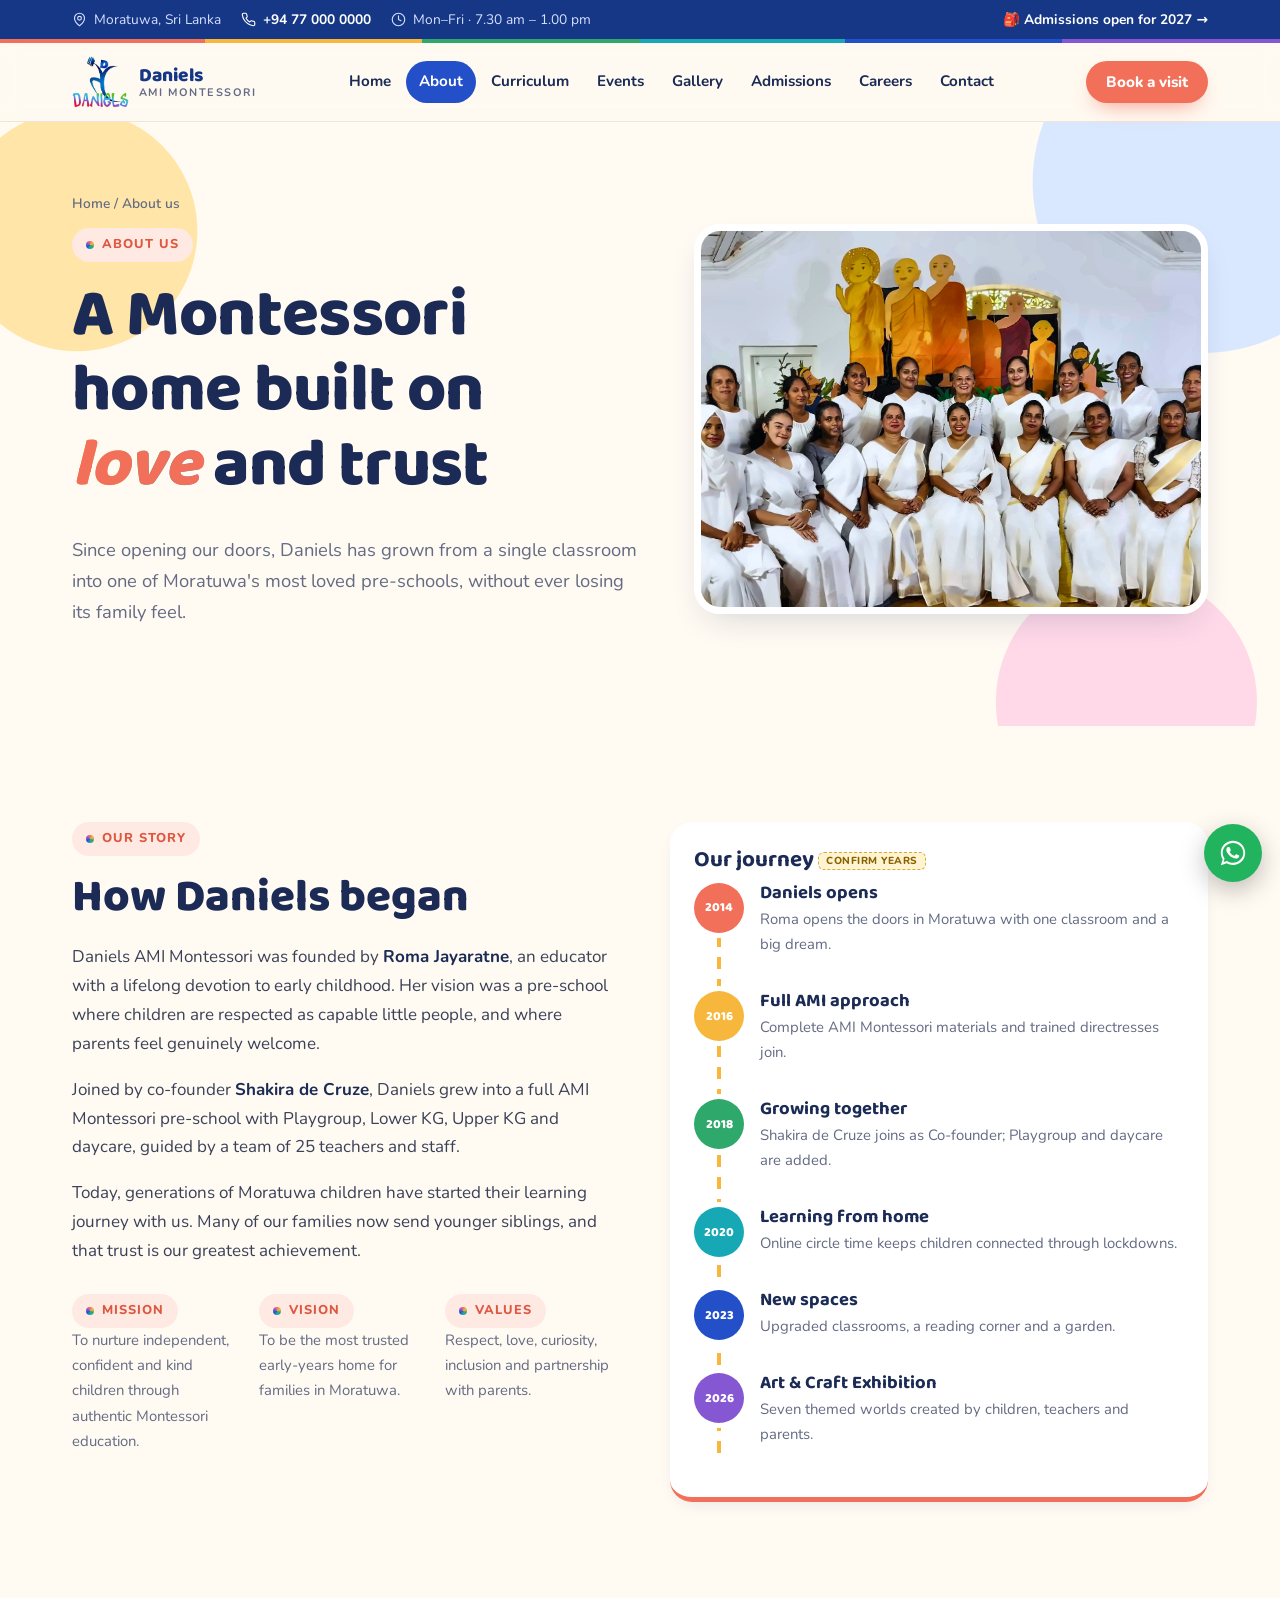
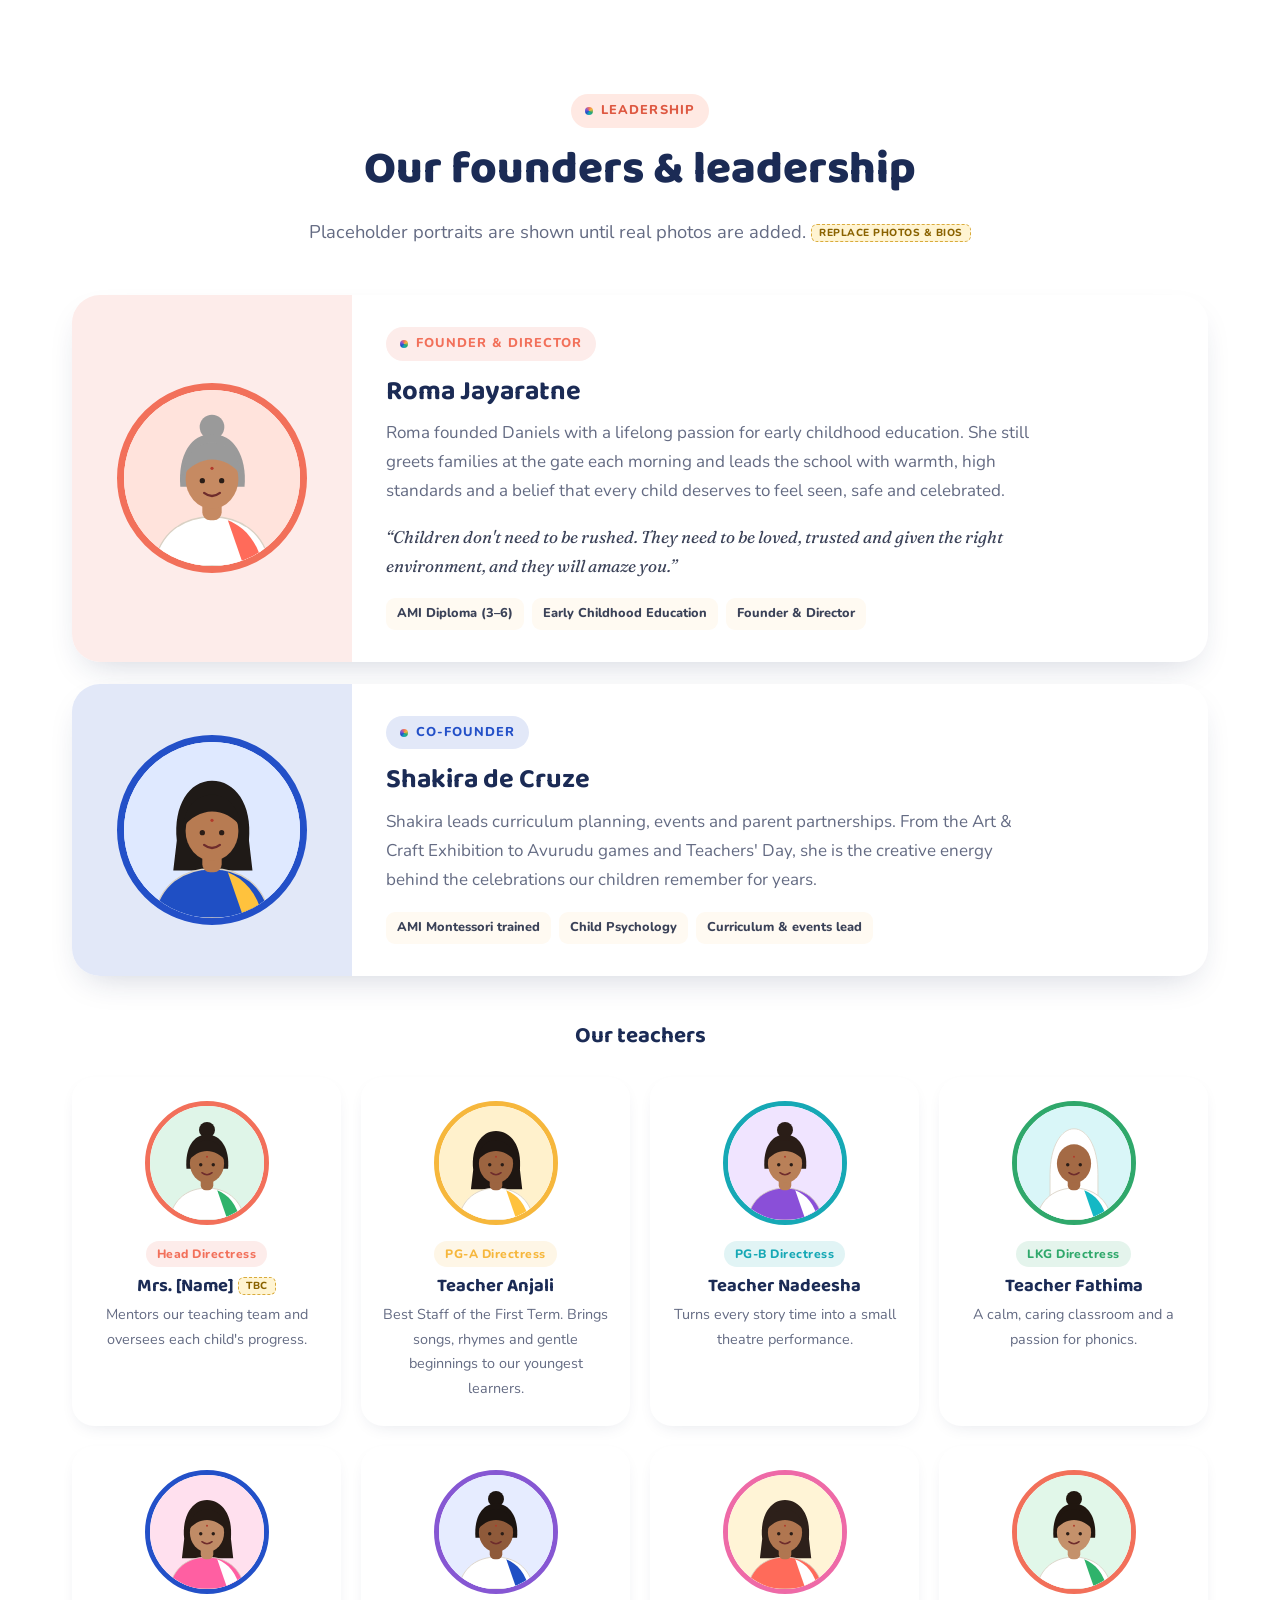
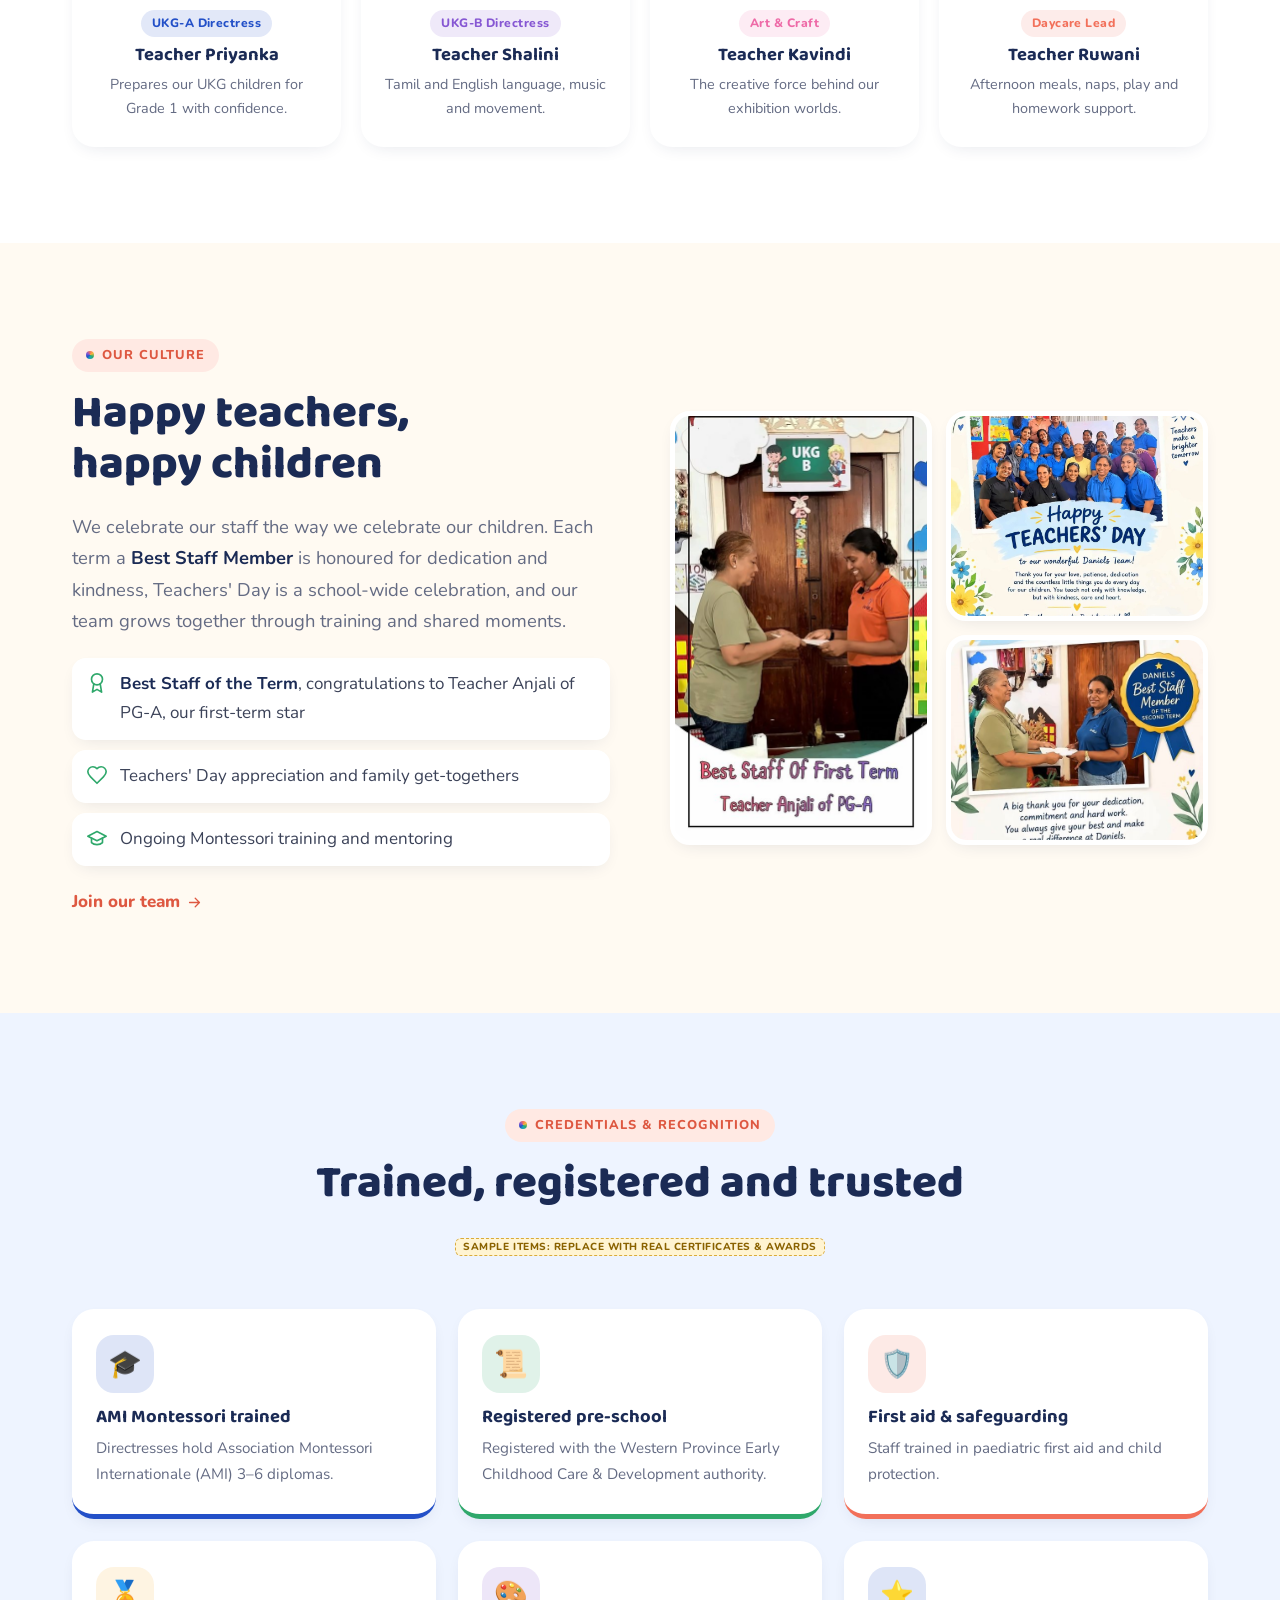
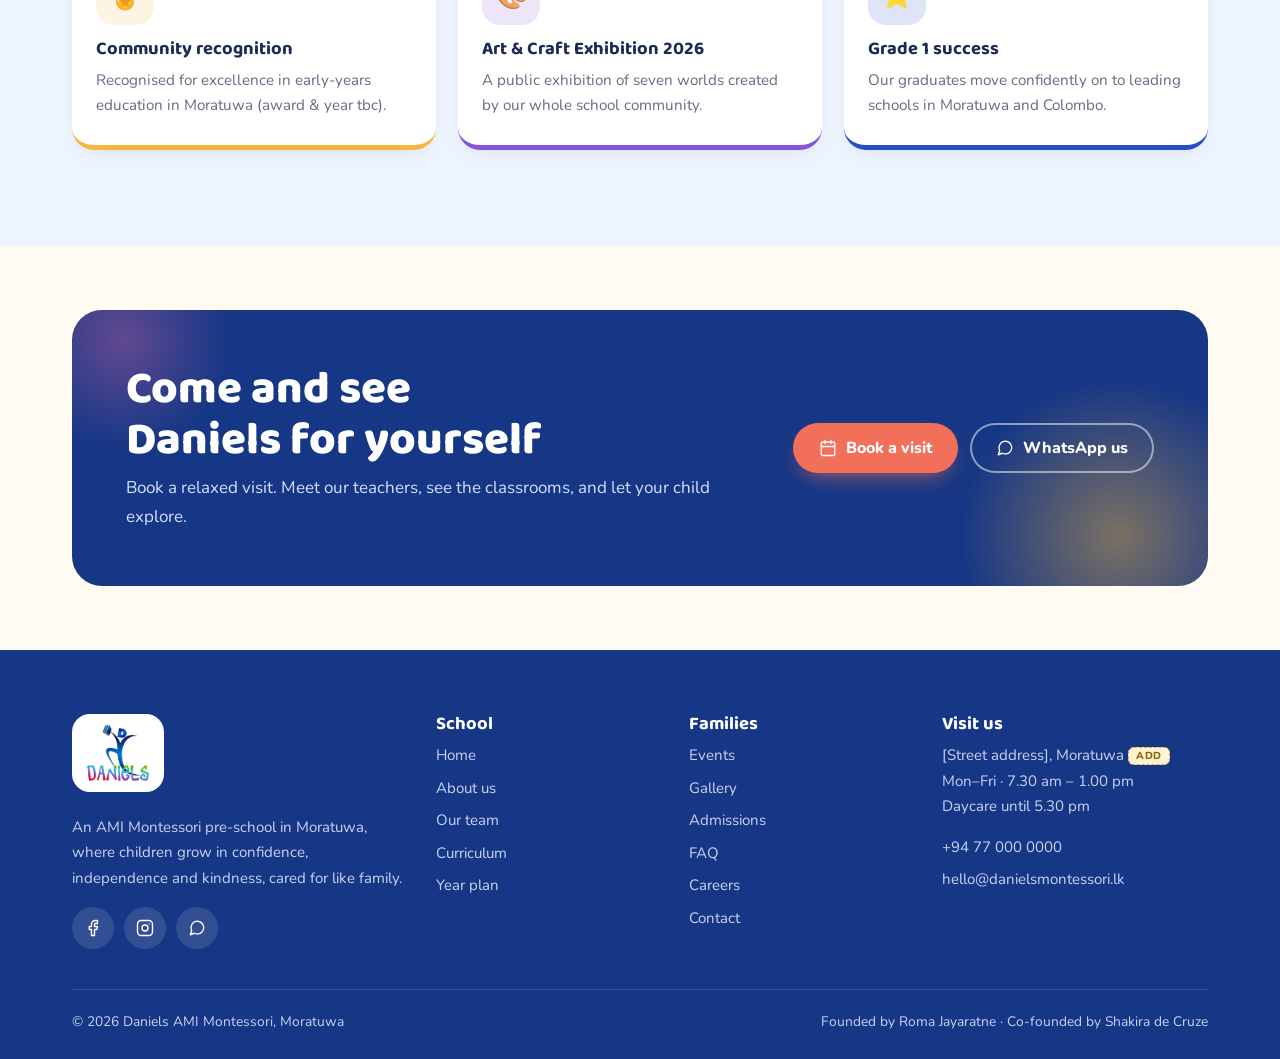
==== about.html @ 0f07412d "Daniels AMI Montessori website Multi-page site: home, about, curriculum and year plan, events, galle" ====
<!doctype html>
<html lang="en">
<head>
<meta charset="utf-8">
<meta name="viewport" content="width=device-width, initial-scale=1, viewport-fit=cover">
<meta name="claude:viewport-fit-sides" content="cover">
<title>About us · Daniels AMI Montessori, Moratuwa</title>
<meta name="description" content="The story of Daniels AMI Montessori in Moratuwa, our founders Roma Jayaratne and Shakira de Cruze, our teachers, and our family culture.">
<meta property="og:title" content="About us · Daniels AMI Montessori">
<meta property="og:description" content="The story of Daniels AMI Montessori in Moratuwa, our founders Roma Jayaratne and Shakira de Cruze, our teachers, and our family culture.">
<meta property="og:image" content="assets/img/staff-family-group.jpg">
<link rel="icon" href="assets/img/daniels-logo.png">
<link rel="preconnect" href="https://fonts.googleapis.com"><link rel="preconnect" href="https://fonts.gstatic.com" crossorigin>
<link href="https://fonts.googleapis.com/css2?family=Baloo+2:wght@600;700;800&family=Nunito:wght@400;600;700;800&family=Fraunces:ital,opsz,wght@1,9..144,400&display=swap" rel="stylesheet">
<link rel="stylesheet" href="assets/css/site.css">
</head>
<body>
<div class="topbar"><div class="wrap">
  <div class="l"><span><svg class="ic" viewBox="0 0 24 24" aria-hidden="true"><path d="M20 10c0 6-8 12-8 12S4 16 4 10a8 8 0 0 1 16 0z"/><circle cx="12" cy="10" r="3"/></svg>Moratuwa, Sri Lanka</span><a href="tel:+94770000000"><svg class="ic" viewBox="0 0 24 24" aria-hidden="true"><path d="M22 16.9v3a2 2 0 0 1-2.2 2 19.8 19.8 0 0 1-8.6-3.1 19.5 19.5 0 0 1-6-6A19.8 19.8 0 0 1 2.1 4.2 2 2 0 0 1 4.1 2h3a2 2 0 0 1 2 1.7c.1 1 .4 1.9.7 2.8a2 2 0 0 1-.5 2.1L8 9.9a16 16 0 0 0 6 6l1.3-1.3a2 2 0 0 1 2.1-.4c.9.3 1.8.6 2.8.7a2 2 0 0 1 1.7 2z"/></svg>+94 77 000 0000</a><span><svg class="ic" viewBox="0 0 24 24" aria-hidden="true"><circle cx="12" cy="12" r="10"/><path d="M12 6v6l4 2"/></svg>Mon–Fri · 7.30 am – 1.00 pm</span></div>
  <div class="r"><a href="admissions.html">🎒 Admissions open for 2027 →</a></div>
</div></div>
<header class="site"><div class="stripe"></div><div class="wrap">
  <a href="index.html" class="brand"><img src="assets/img/daniels-logo.png" alt="Daniels logo"><span class="bt">Daniels<small>AMI Montessori</small></span></a>
  <nav class="primary" aria-label="Main"><ul><li><a href="index.html">Home</a></li><li><a href="about.html" class=active aria-current=page>About</a></li><li><a href="curriculum.html">Curriculum</a></li><li><a href="events.html">Events</a></li><li><a href="gallery.html">Gallery</a></li><li><a href="admissions.html">Admissions</a></li><li><a href="careers.html">Careers</a></li><li><a href="contact.html">Contact</a></li></ul></nav>
  <a href="admissions.html#enquire" class="btn btn-primary h-cta">Book a visit</a>
  <button class="burger" aria-label="Menu" aria-expanded="false"><svg class="ic" viewBox="0 0 24 24" aria-hidden="true"><path d="M4 6h16M4 12h16M4 18h16"/></svg></button>
</div></header>
<main>
<section class="phero blobs"><div class="wrap">
<div><div class="crumb"><a href="index.html">Home</a> / About us</div><span class="kicker">About us</span><h1>A Montessori home built on <em style="font-style:italic;color:var(--terra)">love</em> and trust</h1><p class="lead">Since opening our doors, Daniels has grown from a single classroom into one of Moratuwa's most loved pre-schools, without ever losing its family feel.</p></div><div class="reveal frame"><img src="assets/img/staff-family-group.jpg" alt="The Daniels team" class="" loading="lazy" ></div>
</div></section>
<section><div class="wrap two top">
  <div class="reveal">
    <span class="kicker">Our story</span><h2>How Daniels began</h2>
    <p>Daniels AMI Montessori was founded by <b>Roma Jayaratne</b>, an educator with a lifelong devotion to early childhood. Her vision was a pre-school where children are respected as capable little people, and where parents feel genuinely welcome.</p>
    <p>Joined by co-founder <b>Shakira de Cruze</b>, Daniels grew into a full AMI Montessori pre-school with Playgroup, Lower KG, Upper KG and daycare, guided by a team of 25 teachers and staff.</p>
    <p>Today, generations of Moratuwa children have started their learning journey with us. Many of our families now send younger siblings, and that trust is our greatest achievement.</p>
    <div class="g3 mt" style="grid-template-columns:repeat(3,1fr)">
      <div><span class="kicker" style="margin:0">Mission</span><p class="muted" style="font-size:.93rem">To nurture independent, confident and kind children through authentic Montessori education.</p></div>
      <div><span class="kicker" style="margin:0">Vision</span><p class="muted" style="font-size:.93rem">To be the most trusted early-years home for families in Moratuwa.</p></div>
      <div><span class="kicker" style="margin:0">Values</span><p class="muted" style="font-size:.93rem">Respect, love, curiosity, inclusion and partnership with parents.</p></div>
    </div>
  </div>
  <div class="card reveal">
    <h3>Our journey <span class="draft">confirm years</span></h3>
    <ol class="tl mt">
      <li><span class="y">2014</span><h4>Daniels opens</h4><p>Roma opens the doors in Moratuwa with one classroom and a big dream.</p></li>
      <li><span class="y">2016</span><h4>Full AMI approach</h4><p>Complete AMI Montessori materials and trained directresses join.</p></li>
      <li><span class="y">2018</span><h4>Growing together</h4><p>Shakira de Cruze joins as Co-founder; Playgroup and daycare are added.</p></li>
      <li><span class="y">2020</span><h4>Learning from home</h4><p>Online circle time keeps children connected through lockdowns.</p></li>
      <li><span class="y">2023</span><h4>New spaces</h4><p>Upgraded classrooms, a reading corner and a garden.</p></li>
      <li><span class="y">2026</span><h4>Art &amp; Craft Exhibition</h4><p>Seven themed worlds created by children, teachers and parents.</p></li>
    </ol>
  </div>
</div></section>

<section class="bg-white" id="team"><div class="wrap">
  <div class="center"><span class="kicker">Leadership</span><h2>Our founders &amp; leadership</h2><p class="lead">Placeholder portraits are shown until real photos are added. <span class="draft">replace photos &amp; bios</span></p></div>
  <div style="display:grid;gap:22px" class="mt-l">
    <div class="leader reveal" style="--c:var(--coral)"><div class="pic"><img src="assets/img/avatars/avatar-0.svg" alt="Roma Jayaratne (placeholder portrait)"></div><div class="t"><span class="kicker">Founder &amp; Director</span><h3 style="font-size:1.7rem">Roma Jayaratne</h3>
      <p class="muted">Roma founded Daniels with a lifelong passion for early childhood education. She still greets families at the gate each morning and leads the school with warmth, high standards and a belief that every child deserves to feel seen, safe and celebrated.</p>
      <p class="muted" style="font-family:var(--serif);font-style:italic;color:var(--navy)">“Children don't need to be rushed. They need to be loved, trusted and given the right environment, and they will amaze you.”</p>
      <div class="tags"><span>AMI Diploma (3–6)</span><span>Early Childhood Education</span><span>Founder &amp; Director</span></div></div></div>
    <div class="leader reveal" style="--c:var(--blue)"><div class="pic"><img src="assets/img/avatars/avatar-1.svg" alt="Shakira de Cruze (placeholder portrait)"></div><div class="t"><span class="kicker">Co-founder</span><h3 style="font-size:1.7rem">Shakira de Cruze</h3>
      <p class="muted">Shakira leads curriculum planning, events and parent partnerships. From the Art &amp; Craft Exhibition to Avurudu games and Teachers' Day, she is the creative energy behind the celebrations our children remember for years.</p>
      <div class="tags"><span>AMI Montessori trained</span><span>Child Psychology</span><span>Curriculum &amp; events lead</span></div></div></div>
  </div>
  <div class="center mt-l"><h3>Our teachers</h3></div>
  <div class="g4 mt">
    <div class="person reveal" style="--c:var(--coral)"><div class="pic"><img src="assets/img/avatars/avatar-2.svg" alt="Head Directress (placeholder portrait)"></div><div class="t"><span class="role">Head Directress</span><h4>Mrs. [Name] <span class="draft">tbc</span></h4><p>Mentors our teaching team and oversees each child's progress.</p></div></div>
    <div class="person reveal" style="--c:var(--sun)"><div class="pic"><img src="assets/img/avatars/avatar-3.svg" alt="Teacher Anjali (placeholder portrait)"></div><div class="t"><span class="role">PG-A Directress</span><h4>Teacher Anjali</h4><p>Best Staff of the First Term. Brings songs, rhymes and gentle beginnings to our youngest learners.</p></div></div><div class="person reveal" style="--c:var(--teal)"><div class="pic"><img src="assets/img/avatars/avatar-4.svg" alt="Teacher Nadeesha (placeholder portrait)"></div><div class="t"><span class="role">PG-B Directress</span><h4>Teacher Nadeesha</h4><p>Turns every story time into a small theatre performance.</p></div></div><div class="person reveal" style="--c:var(--leaf)"><div class="pic"><img src="assets/img/avatars/avatar-5.svg" alt="Teacher Fathima (placeholder portrait)"></div><div class="t"><span class="role">LKG Directress</span><h4>Teacher Fathima</h4><p>A calm, caring classroom and a passion for phonics.</p></div></div><div class="person reveal" style="--c:var(--blue)"><div class="pic"><img src="assets/img/avatars/avatar-6.svg" alt="Teacher Priyanka (placeholder portrait)"></div><div class="t"><span class="role">UKG-A Directress</span><h4>Teacher Priyanka</h4><p>Prepares our UKG children for Grade 1 with confidence.</p></div></div><div class="person reveal" style="--c:var(--grape)"><div class="pic"><img src="assets/img/avatars/avatar-7.svg" alt="Teacher Shalini (placeholder portrait)"></div><div class="t"><span class="role">UKG-B Directress</span><h4>Teacher Shalini</h4><p>Tamil and English language, music and movement.</p></div></div><div class="person reveal" style="--c:var(--pink)"><div class="pic"><img src="assets/img/avatars/avatar-8.svg" alt="Teacher Kavindi (placeholder portrait)"></div><div class="t"><span class="role">Art & Craft</span><h4>Teacher Kavindi</h4><p>The creative force behind our exhibition worlds.</p></div></div><div class="person reveal" style="--c:var(--coral)"><div class="pic"><img src="assets/img/avatars/avatar-9.svg" alt="Teacher Ruwani (placeholder portrait)"></div><div class="t"><span class="role">Daycare Lead</span><h4>Teacher Ruwani</h4><p>Afternoon meals, naps, play and homework support.</p></div></div>
  </div>
</div></section>

<section id="culture"><div class="wrap">
  <div class="two">
    <div class="reveal"><span class="kicker">Our culture</span><h2>Happy teachers, happy children</h2>
      <p class="lead">We celebrate our staff the way we celebrate our children. Each term a <b>Best Staff Member</b> is honoured for dedication and kindness, Teachers' Day is a school-wide celebration, and our team grows together through training and shared moments.</p>
      <ul class="checklist"><li><svg class="ic" viewBox="0 0 24 24" aria-hidden="true"><circle cx="12" cy="8" r="6"/><path d="M15.5 12.9 17 22l-5-3-5 3 1.5-9.1"/></svg><span><b>Best Staff of the Term</b>, congratulations to Teacher Anjali of PG-A, our first-term star</span></li><li><svg class="ic" viewBox="0 0 24 24" aria-hidden="true"><path d="M19 14c1.5-1.5 3-3.2 3-5.5A5.5 5.5 0 0 0 16.5 3c-1.8 0-3 .5-4.5 2-1.5-1.5-2.7-2-4.5-2A5.5 5.5 0 0 0 2 8.5c0 2.3 1.5 4 3 5.5l7 7z"/></svg><span>Teachers' Day appreciation and family get-togethers</span></li><li><svg class="ic" viewBox="0 0 24 24" aria-hidden="true"><path d="M22 10 12 5 2 10l10 5 10-5z"/><path d="M6 12v5c3 3 9 3 12 0v-5"/></svg><span>Ongoing Montessori training and mentoring</span></li></ul>
      <a class="link-arrow" href="careers.html">Join our team <svg class="ic" viewBox="0 0 24 24" aria-hidden="true"><path d="M5 12h14M13 6l6 6-6 6"/></svg></a></div>
    <div class="reveal" data-gallery><div class="pgrid" style="grid-template-columns:1fr 1fr;grid-auto-rows:210px"><a href="assets/img/staff-best-first-term-anjali.jpg" data-lb data-cap="Best Staff of the First Term: Teacher Anjali, PG-A" class="tall"><img src="assets/img/thumbs/staff-best-first-term-anjali.jpg" alt="Best Staff of the First Term: Teacher Anjali, PG-A" loading="lazy"></a><a href="assets/img/staff-teachers-day.jpg" data-lb data-cap="Happy Teachers' Day to our wonderful team" class=""><img src="assets/img/thumbs/staff-teachers-day.jpg" alt="Happy Teachers' Day to our wonderful team" loading="lazy"></a><a href="assets/img/staff-best-second-term.jpg" data-lb data-cap="Best Staff Member of the Second Term" class=""><img src="assets/img/thumbs/staff-best-second-term.jpg" alt="Best Staff Member of the Second Term" loading="lazy"></a></div></div>
  </div>
</div></section>

<section class="bg-sand" id="credentials"><div class="wrap">
  <div class="center"><span class="kicker">Credentials &amp; recognition</span><h2>Trained, registered and trusted</h2><p class="lead"><span class="draft">sample items: replace with real certificates &amp; awards</span></p></div>
  <div class="g3 mt-l">
    <div class="card reveal" style="--c:var(--sky)"><div class="icon-badge"><span class="emo">🎓</span></div><h4>AMI Montessori trained</h4><p>Directresses hold Association Montessori Internationale (AMI) 3–6 diplomas.</p></div>
    <div class="card reveal" style="--c:var(--sage)"><div class="icon-badge"><span class="emo">📜</span></div><h4>Registered pre-school</h4><p>Registered with the Western Province Early Childhood Care &amp; Development authority.</p></div>
    <div class="card reveal" style="--c:var(--terra)"><div class="icon-badge"><span class="emo">🛡️</span></div><h4>First aid &amp; safeguarding</h4><p>Staff trained in paediatric first aid and child protection.</p></div>
    <div class="card reveal" style="--c:var(--saffron)"><div class="icon-badge"><span class="emo">🏅</span></div><h4>Community recognition</h4><p>Recognised for excellence in early-years education in Moratuwa (award &amp; year tbc).</p></div>
    <div class="card reveal" style="--c:var(--plum)"><div class="icon-badge"><span class="emo">🎨</span></div><h4>Art &amp; Craft Exhibition 2026</h4><p>A public exhibition of seven worlds created by our whole school community.</p></div>
    <div class="card reveal" style="--c:var(--sky)"><div class="icon-badge"><span class="emo">⭐</span></div><h4>Grade 1 success</h4><p>Our graduates move confidently on to leading schools in Moratuwa and Colombo.</p></div>
  </div>
</div></section>
<section class="sec-sm"><div class="wrap"><div class="cta-band reveal">
<div><h2>Come and see Daniels for yourself</h2><p style="margin:0">Book a relaxed visit. Meet our teachers, see the classrooms, and let your child explore.</p></div>
<div class="btns"><a class="btn btn-primary" href="admissions.html#enquire"><svg class="ic" viewBox="0 0 24 24" aria-hidden="true"><rect x="3" y="4" width="18" height="18" rx="2"/><path d="M16 2v4M8 2v4M3 10h18"/></svg>Book a visit</a><a class="btn btn-light" href="https://wa.me/94770000000" target="_blank" rel="noopener"><svg class="ic" viewBox="0 0 24 24" aria-hidden="true"><path d="M21 11.5a8.4 8.4 0 0 1-9 8.4 8.5 8.5 0 0 1-3.8-.9L3 21l1.9-5.7A8.5 8.5 0 1 1 21 11.5z"/></svg>WhatsApp us</a></div>
</div></div></section>

</main>
<footer class="site"><div class="wrap">
  <div class="grid">
    <div><div class="logo"><img src="assets/img/daniels-logo.png" alt="Daniels logo"></div>
      <p>An AMI Montessori pre-school in Moratuwa, where children grow in confidence, independence and kindness, cared for like family.</p>
      <div class="social"><a href="https://www.facebook.com/Shawndecruze/" target="_blank" rel="noopener" aria-label="Facebook"><svg class="ic" viewBox="0 0 24 24" aria-hidden="true"><path d="M18 2h-3a5 5 0 0 0-5 5v3H7v4h3v8h4v-8h3l1-4h-4V7a1 1 0 0 1 1-1h3z"/></svg></a><a href="https://www.instagram.com/explore/locations/302594056555041/daniels-ami-montessori-sri-lanka/" target="_blank" rel="noopener" aria-label="Instagram"><svg class="ic" viewBox="0 0 24 24" aria-hidden="true"><rect x="2" y="2" width="20" height="20" rx="5"/><circle cx="12" cy="12" r="4"/><path d="M17.5 6.5h.01"/></svg></a><a href="https://wa.me/94770000000" target="_blank" rel="noopener" aria-label="WhatsApp"><svg class="ic" viewBox="0 0 24 24" aria-hidden="true"><path d="M21 11.5a8.4 8.4 0 0 1-9 8.4 8.5 8.5 0 0 1-3.8-.9L3 21l1.9-5.7A8.5 8.5 0 1 1 21 11.5z"/></svg></a></div></div>
    <div><h4>School</h4><a href="index.html">Home</a><a href="about.html">About us</a><a href="about.html#team">Our team</a><a href="curriculum.html">Curriculum</a><a href="curriculum.html#roadmap">Year plan</a></div>
    <div><h4>Families</h4><a href="events.html">Events</a><a href="gallery.html">Gallery</a><a href="admissions.html">Admissions</a><a href="admissions.html#faq">FAQ</a><a href="careers.html">Careers</a><a href="contact.html">Contact</a></div>
    <div><h4>Visit us</h4><p>[Street address], Moratuwa <span class="draft">add</span><br>Mon–Fri · 7.30 am – 1.00 pm<br>Daycare until 5.30 pm</p><a href="tel:+94770000000">+94 77 000 0000</a><a href="mailto:hello@danielsmontessori.lk">hello@danielsmontessori.lk</a></div>
  </div>
  <div class="bottom"><span>© <span data-year-now>2026</span> Daniels AMI Montessori, Moratuwa</span><span>Founded by Roma Jayaratne · Co-founded by Shakira de Cruze</span></div>
</div></footer>
<a class="wa-float" href="https://wa.me/94770000000?text=Hello%20Daniels!" target="_blank" rel="noopener" aria-label="Chat with us on WhatsApp"><svg viewBox="0 0 32 32" aria-hidden="true"><path d="M16 3C8.8 3 3 8.7 3 15.8c0 2.5.7 4.9 2 7L3 29l6.4-2c2 1.1 4.3 1.7 6.6 1.7 7.2 0 13-5.7 13-12.8S23.2 3 16 3zm0 23.4c-2.1 0-4.1-.6-5.9-1.7l-.4-.3-3.8 1.2 1.2-3.7-.3-.4c-1.2-1.8-1.8-3.8-1.8-5.9C5 9.9 9.9 5.2 16 5.2s11 4.7 11 10.6-4.9 10.6-11 10.6zm6-7.9c-.3-.2-2-1-2.3-1.1-.3-.1-.5-.2-.8.2-.2.3-.9 1.1-1 1.3-.2.2-.4.2-.7.1-.3-.2-1.4-.5-2.7-1.6-1-.9-1.7-2-1.9-2.3-.2-.3 0-.5.1-.7l.5-.6c.2-.2.2-.3.3-.6.1-.2.1-.4 0-.6l-1-2.5c-.3-.7-.6-.6-.8-.6h-.7c-.2 0-.6.1-.9.4-.3.3-1.2 1.1-1.2 2.8s1.2 3.2 1.4 3.5c.2.2 2.4 3.6 5.8 5 2.8 1.1 3.4.9 4 .8.6-.1 2-.8 2.3-1.6.3-.8.3-1.5.2-1.6-.1-.2-.3-.3-.6-.4z"/></svg></a>
<div class="lightbox" role="dialog" aria-modal="true" aria-label="Photo viewer">
  <button class="lb-x" aria-label="Close"><svg class="ic" viewBox="0 0 24 24" aria-hidden="true"><path d="M18 6 6 18M6 6l12 12"/></svg></button><button class="lb-p" aria-label="Previous"><svg class="ic" viewBox="0 0 24 24" aria-hidden="true"><path d="m15 18-6-6 6-6"/></svg></button>
  <img alt=""><button class="lb-n" aria-label="Next"><svg class="ic" viewBox="0 0 24 24" aria-hidden="true"><path d="m9 18 6-6-6-6"/></svg></button><p></p>
</div>
<script src="assets/js/site.js"></script>
</body>
</html>
---- assets/css/site.css ----
/* Daniels AMI Montessori: "Rainbow Home" design
   Layout concept: calm cream pages and generous whitespace, brought to life by the logo's rainbow,
   playful rounded headings, tilted photo prints and colour-coded cards. One clear story per page. */
:root{
  color-scheme:light;
  --bg:#FFFAF2; --paper:#FFFFFF; --sky-bg:#EEF4FF; --sand:#FFF3E3;
  --ink:#1B2B55; --text:#3B4258; --muted:#646B83; --line:#EEE6D8;
  --blue:#2350C8; --blue-d:#163785; --coral:#F2705A; --coral-d:#DE5841; --sun:#F6B73C; --leaf:#2FA86B; --teal:#16A8B5; --grape:#8657D3; --pink:#EE6AA7;
  --terra:var(--coral); --clay:var(--coral); --saffron:var(--sun); --sage:var(--leaf); --sky:var(--blue); --plum:var(--grape); --taupe:var(--teal);
  --r:22px; --r-s:14px;
  --shadow:0 14px 34px -14px rgba(27,43,85,.22); --soft:0 6px 18px -8px rgba(27,43,85,.14);
  --display:"Baloo 2","Nunito",system-ui,sans-serif; --sans:"Nunito",system-ui,sans-serif; --serif:"Fraunces",Georgia,serif;
}
*{box-sizing:border-box}
html{scroll-behavior:smooth;scroll-padding-top:100px}
body{margin:0;font-family:var(--sans);color:var(--text);background:var(--bg);line-height:1.7;font-size:17px;overflow-x:hidden;-webkit-font-smoothing:antialiased}
body::before{content:"";position:fixed;inset:0 0 auto;height:env(safe-area-inset-top,0px);z-index:70;background:var(--bg)}
img{max-width:100%;display:block}
a{color:var(--blue)}
h1,h2,h3,h4{font-family:var(--display);line-height:1.12;margin:0 0 .45em;color:var(--ink);text-wrap:balance}
h1{font-size:clamp(2.5rem,5.4vw,4.2rem);font-weight:800;letter-spacing:-.01em}
h2{font-size:clamp(2rem,3.8vw,2.85rem);font-weight:800}
h3{font-size:1.4rem;font-weight:700}
h4{font-size:1.15rem;font-weight:700}
p{margin:0 0 1em;max-width:65ch}
b,strong{color:var(--ink)}
.wrap{max-width:1180px;margin:0 auto;padding-left:max(22px,env(safe-area-inset-left,0px));padding-right:max(22px,env(safe-area-inset-right,0px))}
section{padding-block:96px}
.sec-sm{padding-block:64px}
@media(max-width:760px){section{padding-block:60px}.sec-sm{padding-block:40px}}
.bg-sand{background:var(--sky-bg)}
.bg-white{background:var(--paper)}
.kicker{display:inline-flex;align-items:center;gap:8px;font-weight:800;font-size:.8rem;letter-spacing:.08em;text-transform:uppercase;color:var(--coral-d);background:#FFE9E3;padding:6px 14px;border-radius:99px;margin-bottom:16px}
.kicker::before{content:"";width:8px;height:8px;border-radius:50%;background:conic-gradient(var(--coral),var(--sun),var(--leaf),var(--teal),var(--blue),var(--grape),var(--coral))}
.center{text-align:center}
.center p,.center .lead{margin-inline:auto}
.lead{font-size:1.15rem;color:var(--muted);max-width:62ch}
.muted{color:var(--muted)}
.rb,h1 em{font-style:normal;background:linear-gradient(90deg,var(--coral),var(--sun) 30%,var(--leaf) 55%,var(--teal) 75%,var(--grape));-webkit-background-clip:text;background-clip:text;color:transparent}
.stripe{height:4px;background:linear-gradient(90deg,var(--coral) 0 16%,var(--sun) 16% 33%,var(--leaf) 33% 50%,var(--teal) 50% 66%,var(--blue) 66% 83%,var(--grape) 83%)}
.btn{display:inline-flex;align-items:center;gap:9px;font:800 1rem var(--sans);border:0;cursor:pointer;text-decoration:none;padding:14px 26px;border-radius:99px;transition:transform .2s,box-shadow .2s,background .2s;white-space:nowrap}
.btn svg{width:18px;height:18px}
.btn:hover{transform:translateY(-2px)}
.btn:focus-visible,a:focus-visible,button:focus-visible{outline:3px solid var(--sun);outline-offset:3px}
.btn-primary{background:var(--coral);color:#fff;box-shadow:0 10px 22px -10px rgba(242,112,90,.8)}
.btn-primary:hover{background:var(--coral-d)}
.btn-navy{background:var(--blue);color:#fff;box-shadow:0 10px 22px -10px rgba(35,80,200,.7)}
.btn-outline{background:var(--paper);color:var(--ink);box-shadow:var(--soft)}
.btn-light{background:var(--paper);color:var(--ink)}
.btn-wa{background:#22B35E;color:#fff;box-shadow:0 10px 22px -10px rgba(34,179,94,.7)}
.link-arrow{font-weight:800;color:var(--coral-d);text-decoration:none;display:inline-flex;gap:6px;align-items:center;transition:gap .2s}
.link-arrow:hover{gap:11px}
.link-arrow .ic{width:17px;height:17px}
.draft{display:inline-block;font:800 .64rem var(--sans);letter-spacing:.05em;text-transform:uppercase;color:#8a6200;background:#FFF4D2;border:1px dashed #D9AB3C;border-radius:6px;padding:1px 7px;vertical-align:middle}
/* hide every draft label once real content is added: .draft{display:none} */
.ic{width:22px;height:22px;stroke:currentColor;fill:none;stroke-width:1.8;stroke-linecap:round;stroke-linejoin:round;flex:none}
.emo{font-size:1.7rem;line-height:1}

/* ---------- header ---------- */
.topbar{background:var(--blue-d);color:#D6E0FF;font-size:.86rem}
.topbar .wrap{display:flex;justify-content:space-between;gap:16px;padding-block:8px;flex-wrap:wrap}
.topbar a{color:#fff;text-decoration:none;font-weight:700}
.topbar .l,.topbar .r{display:flex;gap:20px;flex-wrap:wrap}
.topbar span,.topbar a{display:inline-flex;gap:7px;align-items:center}
.topbar .ic{width:15px;height:15px}
@media(max-width:700px){.topbar .l span:last-child,.topbar .r a:not(:last-child){display:none}}
header.site{position:sticky;top:env(safe-area-inset-top,0px);z-index:50;background:rgba(255,250,242,.93);backdrop-filter:blur(10px);-webkit-backdrop-filter:blur(10px);border-bottom:1px solid var(--line)}
header.site .wrap{display:flex;align-items:center;justify-content:space-between;height:78px;gap:16px}
.brand{display:flex;align-items:center;gap:10px;text-decoration:none}
.brand img{height:52px;width:auto}
.brand .bt{font-family:var(--display);color:var(--blue-d);font-size:1.2rem;line-height:1;font-weight:800}
.brand .bt small{display:block;font-family:var(--sans);font-size:.68rem;letter-spacing:.14em;text-transform:uppercase;color:var(--muted);font-weight:700;margin-top:3px}
nav.primary ul{display:flex;list-style:none;margin:0;padding:0;gap:2px}
nav.primary a{display:block;padding:8px 13px;border-radius:99px;text-decoration:none;color:var(--ink);font-weight:700;font-size:.95rem}
nav.primary a:hover{background:var(--sky-bg);color:var(--blue)}
nav.primary a.active{background:var(--blue);color:#fff}
nav.primary .m-only{display:none}
.h-cta{padding:11px 20px;font-size:.95rem}
.burger{display:none;background:none;border:0;cursor:pointer;color:var(--ink);padding:6px}
.burger .ic{width:28px;height:28px}
@media(max-width:1140px){
  nav.primary{position:fixed;inset:calc(78px + env(safe-area-inset-top,0px)) 0 auto 0;background:var(--bg);border-bottom:1px solid var(--line);box-shadow:var(--shadow);display:none}
  nav.primary.open{display:block}
  nav.primary ul{flex-direction:column;padding:12px max(18px,env(safe-area-inset-right,0px)) 22px max(18px,env(safe-area-inset-left,0px))}
  nav.primary a{padding:12px 14px;font-size:1.05rem;border-radius:12px}
  nav.primary .m-only{display:block}
  .burger{display:block}
}
@media(max-width:560px){.h-cta{display:none}}

.blobs{background:
  radial-gradient(circle at 6% 18%,#FFE6A8 0 120px,transparent 121px),
  radial-gradient(circle at 94% 10%,#D9E8FF 0 170px,transparent 171px),
  radial-gradient(circle at 88% 96%,#FFD9E8 0 130px,transparent 131px),var(--bg)}

/* ---------- home hero ---------- */
.hero{padding-block:64px 110px;overflow:hidden}
.hero .wrap{display:grid;grid-template-columns:1.05fr 1fr;gap:54px;align-items:center}
.hero .wrap>*{min-width:0}
.hero .lead{margin-bottom:28px}
.hero .ctas{display:flex;gap:12px;flex-wrap:wrap}
.hero .badges{display:flex;gap:10px;flex-wrap:wrap;margin-top:28px}
.hero .badges span{background:var(--paper);border-radius:99px;padding:8px 14px;font-weight:700;font-size:.9rem;box-shadow:var(--soft);display:inline-flex;gap:7px;align-items:center}
.hero-art{position:relative;min-height:520px}
.hero-art .ph{position:absolute;border-radius:26px;overflow:hidden;box-shadow:var(--shadow);border:7px solid var(--paper);max-width:100%}
.hero-art .ph img{width:100%;height:100%;object-fit:cover}
.hero-art .p1{width:72%;height:60%;top:0;right:0;transform:rotate(2deg)}
.hero-art .p2{width:52%;height:46%;bottom:0;left:0;transform:rotate(-4deg)}
.hero-art .p3{width:42%;height:38%;bottom:5%;right:3%;transform:rotate(3deg)}
.sticker{position:absolute;background:var(--paper);border-radius:18px;padding:12px 16px;box-shadow:var(--shadow);font-weight:800;display:flex;gap:10px;align-items:center;z-index:2;font-size:.92rem;color:var(--ink)}
.sticker .big{font-family:var(--display);font-size:1.8rem;color:var(--coral);line-height:1}
.sticker.s1{top:50%;left:-3%}
.sticker.s2{top:-3%;left:8%}
@media(max-width:960px){.hero .wrap{grid-template-columns:1fr}.hero-art{min-height:420px}.sticker.s1{left:2%}}
@media(max-width:480px){.hero-art{min-height:360px}}

/* ---------- stats ---------- */
.stats-wrap{margin-top:-60px;position:relative;z-index:3}
.stats{display:grid;grid-template-columns:repeat(4,1fr);gap:18px}
.stats div{background:var(--paper);border-radius:var(--r);padding:24px 18px;text-align:center;box-shadow:var(--shadow);border-top:6px solid var(--c)}
.stats b{display:block;font-family:var(--display);font-size:2.6rem;line-height:1;color:var(--c);font-weight:800}
.stats span{font-weight:700;color:var(--muted);font-size:.93rem}
.stats div:nth-child(1){--c:var(--coral)}.stats div:nth-child(2){--c:var(--blue)}.stats div:nth-child(3){--c:var(--leaf)}.stats div:nth-child(4){--c:var(--grape)}
@media(max-width:760px){.stats{grid-template-columns:1fr 1fr}}

/* ---------- inner page hero ---------- */
.phero{padding-block:70px 80px;overflow:hidden}
.phero .wrap{display:grid;grid-template-columns:1.1fr 1fr;gap:56px;align-items:center}
.phero .wrap>*{min-width:0}
.phero.solo .wrap{grid-template-columns:1fr}
.phero .crumb{font-size:.86rem;color:var(--muted);margin-bottom:12px;font-weight:600}
.phero .crumb a{color:var(--muted);text-decoration:none}
.phero .frame{border-radius:26px;overflow:hidden;border:7px solid var(--paper);box-shadow:var(--shadow);transform:rotate(1.5deg)}
.phero .frame img{aspect-ratio:4/3;object-fit:cover;width:100%}
@media(max-width:900px){.phero .wrap{grid-template-columns:1fr;gap:34px}.phero{padding-block:48px 56px}}

/* ---------- grids & cards ---------- */
.two{display:grid;grid-template-columns:1fr 1fr;gap:60px;align-items:center}
.two.top{align-items:start}
.two>*{min-width:0}
@media(max-width:900px){.two{grid-template-columns:1fr;gap:38px}}
.g3{display:grid;grid-template-columns:repeat(3,1fr);gap:22px}
.g4{display:grid;grid-template-columns:repeat(4,1fr);gap:20px}
.g5{display:grid;grid-template-columns:repeat(5,1fr);gap:18px}
@media(max-width:1000px){.g4,.g5{grid-template-columns:repeat(2,1fr)}.g3{grid-template-columns:1fr 1fr}}
@media(max-width:620px){.g3,.g4,.g5{grid-template-columns:1fr}}
.card{background:var(--paper);border-radius:var(--r);padding:26px 24px;box-shadow:var(--soft);border-bottom:5px solid var(--c,var(--coral));transition:transform .2s}
.card:hover{transform:translateY(-4px)}
.card p{color:var(--muted);font-size:.95rem;margin:0}
form.card,.card.plain{border-bottom:0}
form.card:hover,.card.plain:hover{transform:none}
.icon-badge{width:58px;height:58px;border-radius:18px;display:grid;place-items:center;margin-bottom:14px;background:color-mix(in srgb,var(--c,var(--coral)) 15%,var(--paper));color:var(--c,var(--coral))}
.icon-badge .ic{width:26px;height:26px}
.mt-l{margin-top:48px}.mt{margin-top:28px}
.photo{border-radius:26px;width:100%;object-fit:cover;box-shadow:var(--shadow)}
.photo-frame{position:relative}
.photo-frame .tag{position:absolute;bottom:-18px;right:22px;background:var(--sun);color:var(--ink);padding:11px 20px;border-radius:16px;font-weight:800;box-shadow:var(--soft)}
.checklist{list-style:none;margin:22px 0;padding:0;display:grid;gap:10px}
.checklist li{display:flex;gap:12px;align-items:flex-start;background:var(--paper);border-radius:14px;padding:12px 14px;box-shadow:var(--soft)}
.checklist .ic{color:var(--leaf);margin-top:2px}

.lcard{display:block;text-decoration:none;color:inherit;background:var(--paper);border-radius:var(--r);overflow:hidden;box-shadow:var(--soft);transition:transform .2s,box-shadow .2s;border-bottom:5px solid var(--c,var(--coral))}
.lcard:hover{transform:translateY(-5px) rotate(-.4deg);box-shadow:var(--shadow)}
.lcard img{width:100%;aspect-ratio:16/11;object-fit:cover}
.lcard .t{padding:22px 24px}
.lcard p{color:var(--muted);font-size:.95rem;margin:0 0 12px}
.lcard:nth-child(1){--c:var(--leaf)}.lcard:nth-child(2){--c:var(--coral)}.lcard:nth-child(3){--c:var(--blue)}

/* reviews */
.quote{background:var(--paper);border-radius:var(--r);overflow:hidden;box-shadow:var(--shadow);display:flex;flex-direction:column;position:relative}
.quote .qimg{aspect-ratio:4/3;overflow:hidden}
.quote .qimg img{width:100%;height:100%;object-fit:cover;object-position:center 75%}
.quote .qt{padding:24px 24px 26px;display:flex;flex-direction:column;flex:1;position:relative}
.quote .qt::before{content:"\201C";position:absolute;top:-30px;right:18px;width:54px;height:54px;border-radius:50%;background:var(--sun);color:var(--ink);font:700 2.6rem/1.2 var(--serif);text-align:center;box-shadow:var(--soft)}
.quote blockquote{margin:0 0 18px;font-family:var(--serif);font-style:italic;font-size:1.05rem;line-height:1.6;color:var(--ink);flex:1}
.quote .who b{display:block;font-size:.95rem}
.quote .who small{color:var(--muted);font-weight:600}
.stars{color:var(--sun);letter-spacing:2px;margin-bottom:8px}

.video-cta{margin-top:30px;background:linear-gradient(120deg,var(--blue),var(--grape));color:#fff;border-radius:26px;padding:30px 34px;display:flex;gap:24px;align-items:center;justify-content:space-between;flex-wrap:wrap}
.video-cta h3{color:#fff;margin:0}
.video-cta p{margin:4px 0 0;color:#E9E4FF}
.video-cta .play{width:64px;height:64px;border-radius:50%;background:var(--paper);color:var(--blue);display:grid;place-items:center;flex:none}
.video-cta .play .ic{width:30px;height:30px}

.cta-band{background:var(--blue-d);border-radius:30px;padding:54px;display:grid;grid-template-columns:1.4fr auto;gap:30px;align-items:center;color:#D6E0FF;position:relative;overflow:hidden}
.cta-band::before{content:"";position:absolute;right:-70px;bottom:-110px;width:320px;height:320px;border-radius:50%;background:radial-gradient(circle,rgba(246,183,60,.45),transparent 70%)}
.cta-band::after{content:"";position:absolute;left:-60px;top:-80px;width:220px;height:220px;border-radius:50%;background:radial-gradient(circle,rgba(238,106,167,.35),transparent 70%)}
.cta-band>*{position:relative;z-index:1}
.cta-band h2{color:#fff;margin-bottom:8px}
.cta-band p{color:#D6E0FF}
.cta-band .btns{display:flex;gap:12px;flex-wrap:wrap}
.cta-band .btn-light{background:transparent;color:#fff;box-shadow:inset 0 0 0 2px rgba(255,255,255,.5)}
@media(max-width:860px){.cta-band{grid-template-columns:1fr;padding:36px 26px}}

/* ---------- people ---------- */
.person{background:var(--paper);border-radius:var(--r);box-shadow:var(--soft);text-align:center;padding:24px 20px 26px;transition:transform .2s}
.person:hover{transform:translateY(-5px) rotate(-.6deg)}
.person .pic{width:124px;height:124px;border-radius:50%;margin:0 auto 14px;overflow:hidden;border:5px solid var(--c,var(--coral));background:var(--paper)}
.person .pic img{width:100%;height:100%;object-fit:cover}
.person .role{display:inline-block;font-size:.76rem;font-weight:800;letter-spacing:.04em;color:var(--c,var(--coral));background:color-mix(in srgb,var(--c,var(--coral)) 13%,var(--paper));padding:3px 11px;border-radius:99px}
.person h4{margin:8px 0 6px}
.person p{color:var(--muted);font-size:.9rem;margin:0 auto}
.leader{display:grid;grid-template-columns:280px 1fr;background:var(--paper);border-radius:28px;overflow:hidden;box-shadow:var(--shadow)}
.leader .pic{display:grid;place-items:center;padding:30px;background:color-mix(in srgb,var(--c,var(--coral)) 13%,var(--paper))}
.leader .pic img{width:190px;height:190px;border-radius:50%;border:7px solid var(--c,var(--coral));background:var(--paper);object-fit:cover}
.leader .t{padding:32px 34px}
.leader .kicker{background:color-mix(in srgb,var(--c,var(--coral)) 13%,var(--paper));color:var(--c,var(--coral))}
.leader .tags{display:flex;flex-wrap:wrap;gap:8px;margin-top:14px}
.leader .tags span{font-size:.8rem;font-weight:800;background:var(--bg);border-radius:9px;padding:5px 11px}
@media(max-width:700px){.leader{grid-template-columns:1fr}.leader .t{padding:26px}}

.tl{list-style:none;margin:0;padding:0;position:relative}
.tl::before{content:"";position:absolute;left:23px;top:8px;bottom:8px;width:4px;background:repeating-linear-gradient(180deg,var(--sun) 0 12px,transparent 12px 22px)}
.tl li{position:relative;padding:0 0 24px 66px}
.tl .y{position:absolute;left:0;top:0;width:50px;height:50px;border-radius:50%;background:var(--c,var(--coral));color:#fff;display:grid;place-items:center;font:800 .8rem var(--display);box-shadow:0 0 0 5px var(--paper)}
.tl li:nth-child(1){--c:var(--coral)}.tl li:nth-child(2){--c:var(--sun)}.tl li:nth-child(3){--c:var(--leaf)}.tl li:nth-child(4){--c:var(--teal)}.tl li:nth-child(5){--c:var(--blue)}.tl li:nth-child(6){--c:var(--grape)}
.tl h4{margin:10px 0 3px}
.tl p{color:var(--muted);font-size:.93rem;margin:0}

/* ---------- curriculum ---------- */
.prog{background:var(--paper);border-radius:26px;overflow:hidden;box-shadow:var(--shadow);display:flex;flex-direction:column}
.prog .head{background:var(--c);color:#fff;padding:22px 22px 18px;position:relative}
.prog .head h3{color:#fff;margin:0}
.prog .head .emo{position:absolute;right:16px;top:14px;font-size:2.4rem}
.prog .age{font-weight:800;font-size:.92rem;color:#fff}
.prog ul{margin:0;padding:18px 22px 22px 40px;color:var(--muted);font-size:.95rem}
.day-tl{display:grid;grid-template-columns:repeat(7,1fr);gap:10px;background:var(--paper);border-radius:26px;padding:22px;box-shadow:var(--soft)}
.day-tl div{text-align:center;padding:14px 8px;border-radius:16px;background:color-mix(in srgb,var(--c) 12%,var(--paper))}
.day-tl div:nth-child(1){--c:var(--coral)}.day-tl div:nth-child(2){--c:var(--sun)}.day-tl div:nth-child(3){--c:var(--leaf)}.day-tl div:nth-child(4){--c:var(--teal)}.day-tl div:nth-child(5){--c:var(--blue)}.day-tl div:nth-child(6){--c:var(--grape)}.day-tl div:nth-child(7){--c:var(--pink)}
.day-tl i{font-style:normal;font-size:1.6rem;display:block}
.day-tl b{display:block;font-family:var(--display);color:var(--c);font-size:1.15rem}
.day-tl span{font-size:.85rem;font-weight:700}
@media(max-width:900px){.day-tl{grid-template-columns:repeat(2,1fr)}}
.tabs{display:flex;gap:8px;flex-wrap:wrap;justify-content:center;margin:30px 0 22px}
.tabs button,.filters button{font:800 .93rem var(--sans);border:2px solid var(--line);background:var(--paper);color:var(--ink);padding:9px 20px;border-radius:99px;cursor:pointer}
.tabs button.on,.filters button.on{background:var(--blue);border-color:var(--blue);color:#fff}
.legend{display:flex;gap:18px;justify-content:center;flex-wrap:wrap;font-size:.9rem;font-weight:800;color:var(--muted);margin-bottom:20px}
.legend span{display:inline-flex;gap:8px;align-items:center}
.legend i{width:12px;height:12px;border-radius:50%;background:var(--c)}
.term{display:none}
.term.on{display:grid;grid-template-columns:repeat(4,1fr);gap:16px}
.mcol{background:var(--paper);border-radius:var(--r);overflow:hidden;box-shadow:var(--soft);position:relative}
.mcol.now{box-shadow:0 0 0 4px var(--coral),var(--shadow)}
.mcol h4{margin:0;padding:14px 18px;background:var(--mc,var(--blue));color:#fff;font-size:1.3rem;display:flex;justify-content:space-between;align-items:center;gap:8px}
.mcol h4 small{font-family:var(--sans);font-size:.66rem;font-weight:800;letter-spacing:.06em;text-transform:uppercase;background:#fff;color:var(--coral-d);padding:3px 9px;border-radius:99px}
.mcol .blk{padding:12px 14px 4px}
.mcol .blk:last-child{padding-bottom:14px}
.mcol .lbl{font-size:.68rem;font-weight:800;letter-spacing:.1em;text-transform:uppercase;color:var(--c);margin-bottom:6px}
.mcol ul{list-style:none;margin:0;padding:0;display:grid;gap:6px}
.mcol li,.mcol .theme{font-size:.9rem;padding:7px 10px;border-radius:10px;background:color-mix(in srgb,var(--c) 11%,var(--paper));border-left:4px solid var(--c);line-height:1.35}
.mcol .theme{font-weight:800;color:var(--ink)}
@media(max-width:1000px){.term.on{grid-template-columns:1fr 1fr}}
@media(max-width:600px){.term.on{grid-template-columns:1fr}}

/* ---------- events ---------- */
.subnav{position:sticky;top:calc(78px + env(safe-area-inset-top,0px));z-index:20;background:rgba(255,250,242,.95);backdrop-filter:blur(8px);border-bottom:1px solid var(--line)}
.subnav .wrap{display:flex;gap:8px;overflow-x:auto;padding-block:12px;scrollbar-width:none}
.subnav a{flex:none;text-decoration:none;font-weight:800;font-size:.9rem;color:var(--ink);padding:8px 16px;border-radius:99px;background:var(--paper);box-shadow:var(--soft)}
.subnav a:hover{background:var(--blue);color:#fff}
.event{padding-block:80px}
.event:nth-of-type(even){background:var(--sky-bg)}
.event .head{display:grid;grid-template-columns:1fr 1.3fr;gap:50px;align-items:end;margin-bottom:30px}
.event .head>*{min-width:0}
.event .meta{display:flex;gap:10px;flex-wrap:wrap;margin-top:8px}
.event .meta span{display:inline-flex;gap:7px;align-items:center;background:var(--paper);padding:6px 12px;border-radius:99px;font-size:.86rem;font-weight:700;box-shadow:var(--soft)}
.event .meta .ic{width:16px;height:16px;color:var(--coral)}
@media(max-width:900px){.event{padding-block:56px}.event .head{grid-template-columns:1fr;gap:10px}}
.pgrid{display:grid;grid-template-columns:repeat(4,1fr);grid-auto-rows:220px;gap:14px;grid-auto-flow:dense}
.pgrid a{display:block;border-radius:20px;overflow:hidden;box-shadow:var(--soft);border:5px solid var(--paper);background:var(--paper)}
.pgrid a.tall{grid-row:span 2}
.pgrid a.wide{grid-column:span 2}
.pgrid img{width:100%;height:100%;object-fit:cover;border-radius:14px;transition:transform .5s}
.pgrid a:hover img{transform:scale(1.04)}
@media(max-width:800px){.pgrid{grid-template-columns:1fr 1fr !important;grid-auto-rows:160px}}

/* ---------- gallery ---------- */
.filters{display:flex;gap:8px;flex-wrap:wrap;justify-content:center;margin-bottom:34px}
.filters button em{font-style:normal;opacity:.6;margin-left:4px;font-size:.82rem}
.masonry{columns:4 240px;column-gap:16px}
.masonry a{display:block;break-inside:avoid;margin:0 0 16px;border-radius:20px;overflow:hidden;position:relative;box-shadow:var(--soft);background:var(--paper)}
.masonry img{width:100%;transition:transform .5s}
.masonry a:hover img{transform:scale(1.04)}
.masonry a span{position:absolute;left:10px;right:10px;bottom:10px;background:rgba(255,255,255,.94);border-radius:12px;padding:6px 12px;font-weight:800;font-size:.84rem;color:var(--ink)}
.masonry a.hide{display:none}
.lightbox{position:fixed;inset:0;background:rgba(14,22,48,.93);display:none;align-items:center;justify-content:center;z-index:100;padding:24px}
.lightbox.open{display:flex}
.lightbox img{max-height:84vh;max-width:90vw;border-radius:14px}
.lightbox p{position:absolute;bottom:20px;left:20px;right:20px;text-align:center;color:#fff;font-weight:800;margin:0;max-width:none}
.lightbox button{position:absolute;background:#fff;color:var(--ink);border:0;width:48px;height:48px;border-radius:50%;cursor:pointer;display:grid;place-items:center}
.lb-x{top:calc(20px + env(safe-area-inset-top,0px));right:20px}.lb-p{left:20px;top:calc(50% - 24px)}.lb-n{right:20px;top:calc(50% - 24px)}

/* ---------- forms / faq / steps ---------- */
form.card{padding:30px;box-shadow:var(--shadow);border-radius:28px}
form.card label{display:block;font-weight:800;font-size:.9rem;margin:14px 0 6px;color:var(--ink)}
form.card input,form.card select,form.card textarea{width:100%;font:inherit;font-size:.96rem;padding:12px 14px;border-radius:14px;border:2px solid var(--line);background:var(--bg);color:var(--ink)}
form.card input:focus,form.card select:focus,form.card textarea:focus{outline:none;border-color:var(--blue);background:var(--paper)}
form .row{display:grid;grid-template-columns:1fr 1fr;gap:12px}
@media(max-width:520px){form .row{grid-template-columns:1fr}}
form .btns{display:flex;gap:10px;flex-wrap:wrap;margin-top:20px}
.form-note{font-size:.84rem;color:var(--muted);margin-top:12px}
details{background:var(--paper);border-radius:18px;padding:16px 20px;margin-bottom:12px;box-shadow:var(--soft)}
summary{font-weight:800;cursor:pointer;list-style:none;display:flex;justify-content:space-between;gap:12px;color:var(--ink)}
summary::-webkit-details-marker{display:none}
summary::after{content:"+";font-size:1.4rem;line-height:1;color:var(--coral)}
details[open] summary::after{content:"\2013"}
details p{margin:10px 0 0;color:var(--muted);font-size:.95rem}
.steps{counter-reset:s}
.step{background:var(--paper);border-radius:22px;padding:22px;box-shadow:var(--soft)}
.step::before{counter-increment:s;content:counter(s);display:grid;place-items:center;width:44px;height:44px;border-radius:50%;background:var(--c,var(--coral));color:#fff;font:800 1.2rem var(--display);margin-bottom:12px}
.steps .step:nth-child(1){--c:var(--coral)}.steps .step:nth-child(2){--c:var(--sun)}.steps .step:nth-child(3){--c:var(--leaf)}.steps .step:nth-child(4){--c:var(--blue)}
.step p{color:var(--muted);font-size:.93rem;margin:0}

.job{background:var(--paper);border-radius:var(--r);padding:24px 28px;box-shadow:var(--soft);display:grid;grid-template-columns:1fr auto;gap:20px;align-items:center;border-left:6px solid var(--c,var(--coral))}
.job:nth-child(1){--c:var(--coral)}.job:nth-child(2){--c:var(--leaf)}.job:nth-child(3){--c:var(--blue)}.job:nth-child(4){--c:var(--grape)}
.job .tags{display:flex;gap:8px;flex-wrap:wrap;margin:8px 0 10px}
.job .tags span{font-size:.78rem;font-weight:800;background:var(--bg);padding:4px 10px;border-radius:8px}
.job p{color:var(--muted);font-size:.94rem;margin:0}
@media(max-width:700px){.job{grid-template-columns:1fr}}

.cinfo{display:grid;gap:16px}
.cinfo>div{display:flex;gap:14px;background:var(--paper);border-radius:18px;padding:14px 16px;box-shadow:var(--soft)}
.cinfo .icon-badge{margin:0;width:48px;height:48px;border-radius:14px}
.cinfo b{display:block;color:var(--ink)}
.map{border-radius:28px;overflow:hidden;box-shadow:var(--shadow);min-height:440px;background:var(--sky-bg)}
.map iframe{width:100%;height:100%;min-height:440px;border:0;display:block}
.map-card{min-height:440px;display:grid;place-items:center;text-align:center;padding:30px;background:
  linear-gradient(rgba(255,255,255,.55),rgba(255,255,255,.55)),
  repeating-linear-gradient(0deg,transparent 0 46px,#D7E3F7 46px 48px),
  repeating-linear-gradient(90deg,transparent 0 46px,#D7E3F7 46px 48px),var(--sky-bg)}
.map-card .pin{width:72px;height:72px;border-radius:50% 50% 50% 0;transform:rotate(-45deg);background:var(--coral);display:grid;place-items:center;margin:0 auto 18px;box-shadow:var(--shadow)}
.map-card .pin span{transform:rotate(45deg);font-size:1.8rem}

/* ---------- footer ---------- */
footer.site{background:var(--blue-d);color:#C9D4F2;padding-block:64px 26px;font-size:.94rem}
footer.site .grid{display:grid;grid-template-columns:1.5fr 1fr 1fr 1.2fr;gap:32px}
footer.site h4{color:#fff;font-size:1.15rem}
footer.site a{color:#C9D4F2;text-decoration:none;display:block;margin-bottom:7px}
footer.site a:hover{color:#fff}
footer.site p{color:#C9D4F2}
footer.site .logo{background:var(--paper);border-radius:18px;padding:10px 14px;display:inline-block;margin-bottom:14px}
footer.site .logo img{height:58px}
footer.site .social{display:flex;gap:10px;margin-top:14px}
footer.site .social a{width:42px;height:42px;border-radius:50%;background:rgba(255,255,255,.12);display:grid;place-items:center;margin:0;color:#fff}
footer.site .social a:hover{background:var(--coral)}
footer.site .social .ic{width:18px;height:18px}
footer.site .bottom{border-top:1px solid rgba(255,255,255,.15);margin-top:40px;padding-top:20px;display:flex;justify-content:space-between;gap:10px;flex-wrap:wrap;font-size:.86rem}
@media(max-width:900px){footer.site .grid{grid-template-columns:1fr 1fr}}
@media(max-width:520px){footer.site .grid{grid-template-columns:1fr}}
.wa-float{position:fixed;right:calc(18px + env(safe-area-inset-right,0px));bottom:calc(18px + env(safe-area-inset-bottom,0px));z-index:60;width:58px;height:58px;border-radius:50%;background:#22B35E;display:grid;place-items:center;box-shadow:0 8px 24px rgba(0,0,0,.25)}
.wa-float svg{width:30px;height:30px;fill:#fff}

@keyframes rise{from{transform:translateY(10px)}to{transform:none}}
.reveal.in{animation:rise .6s ease both}
@media(prefers-reduced-motion:reduce){.reveal.in{animation:none}html{scroll-behavior:auto}.btn:hover,.card:hover,.lcard:hover,.person:hover{transform:none}}
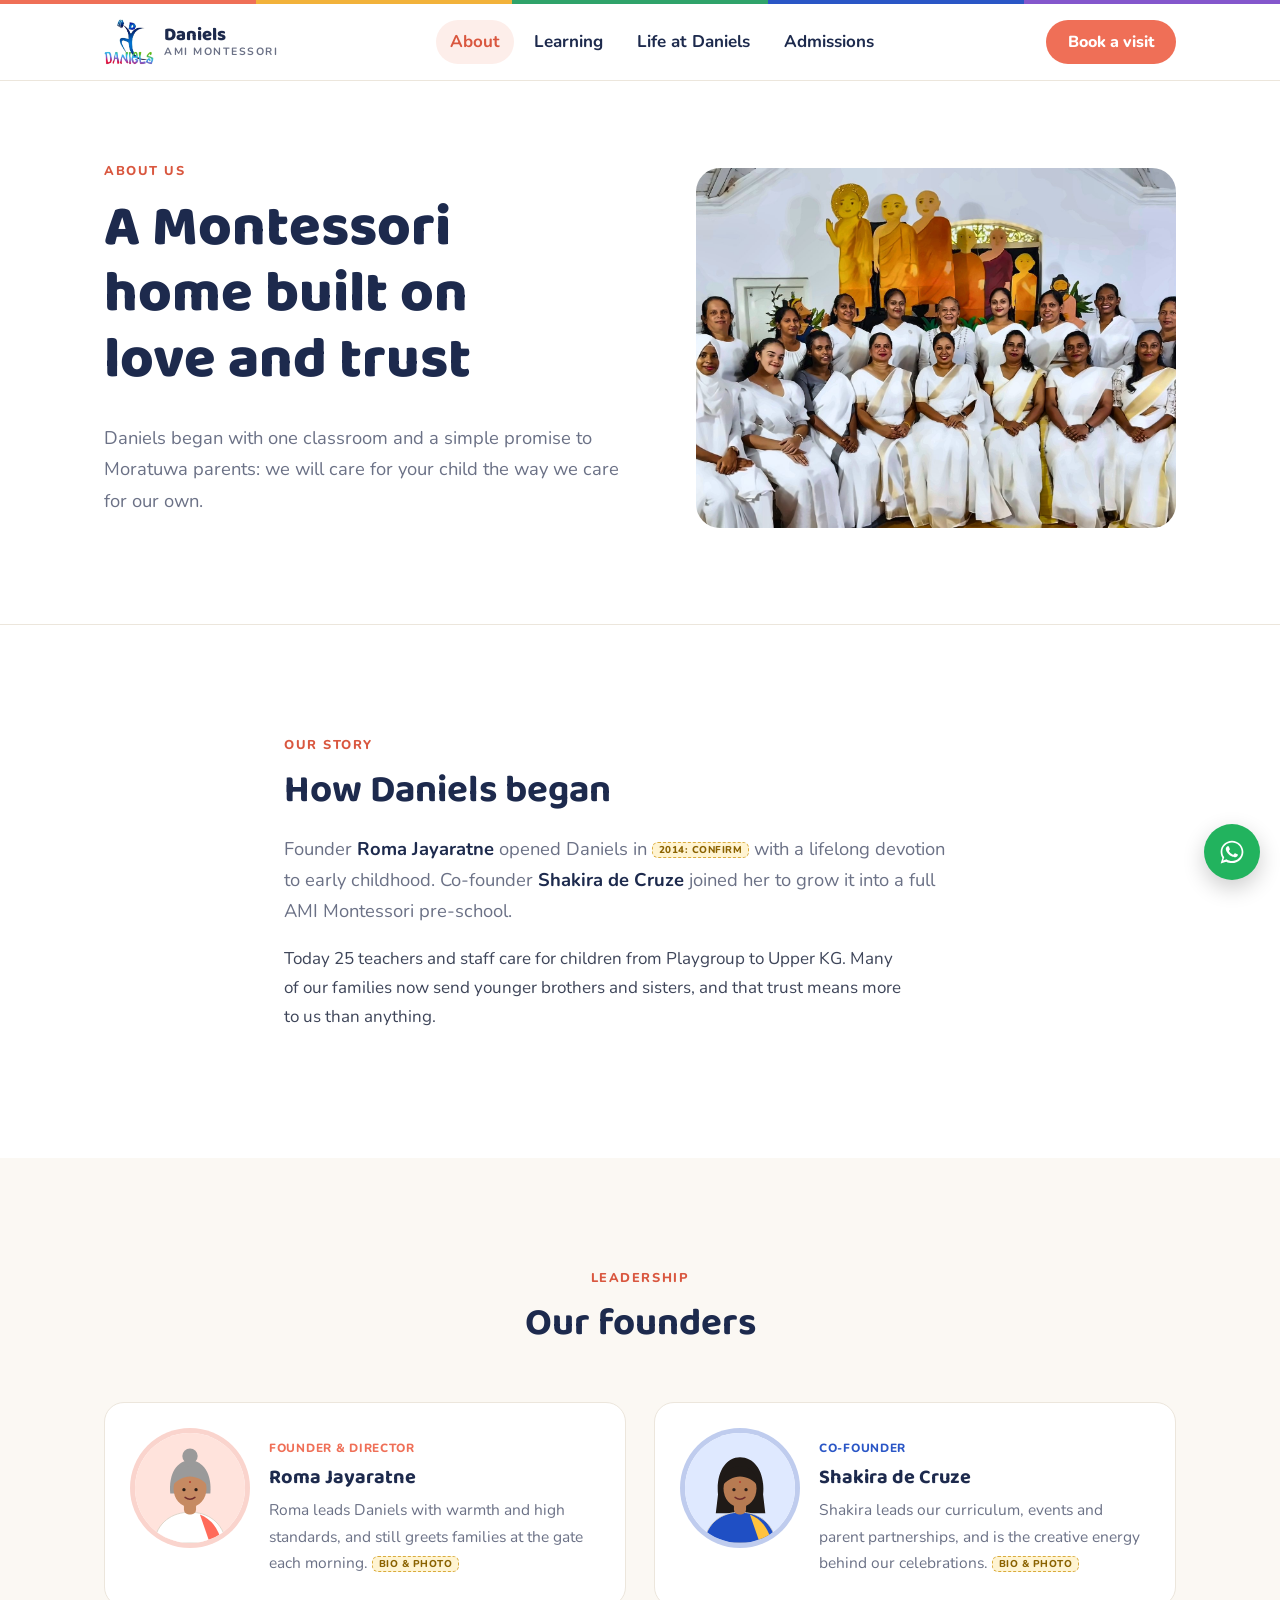
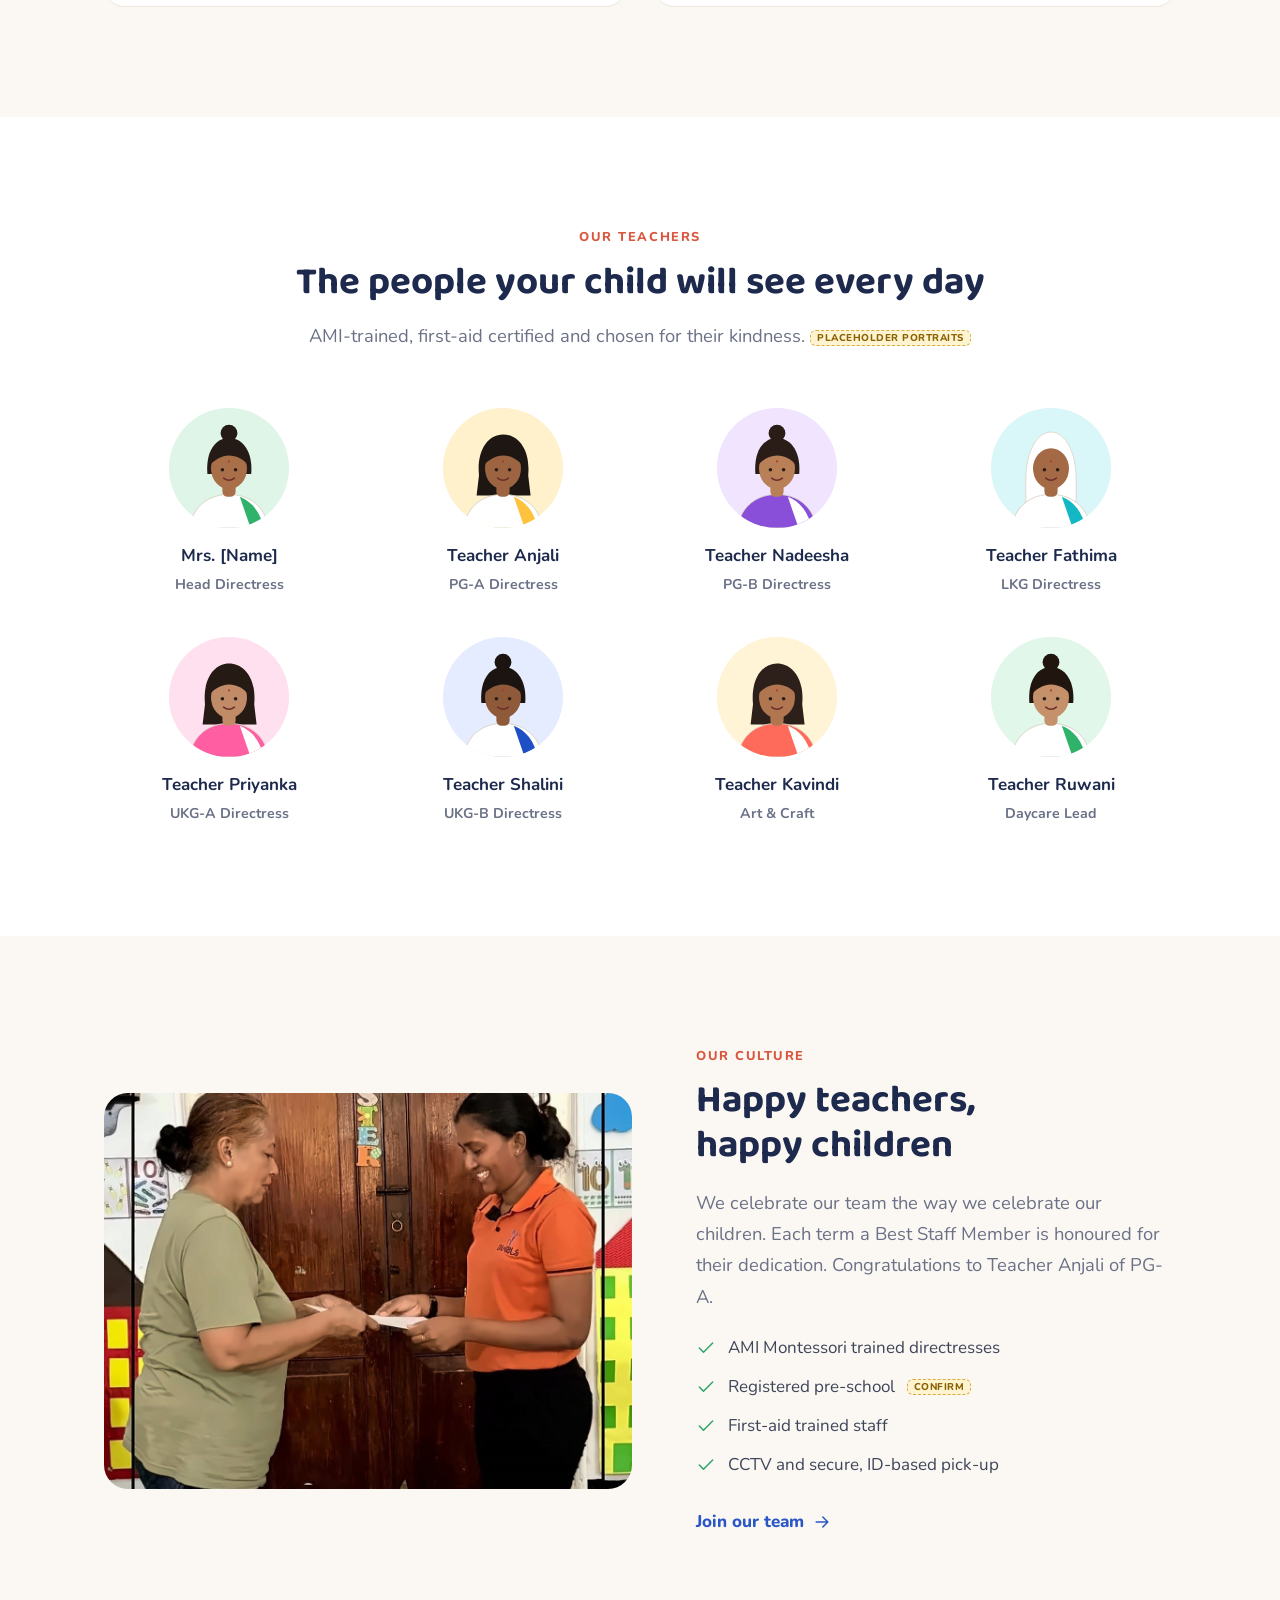
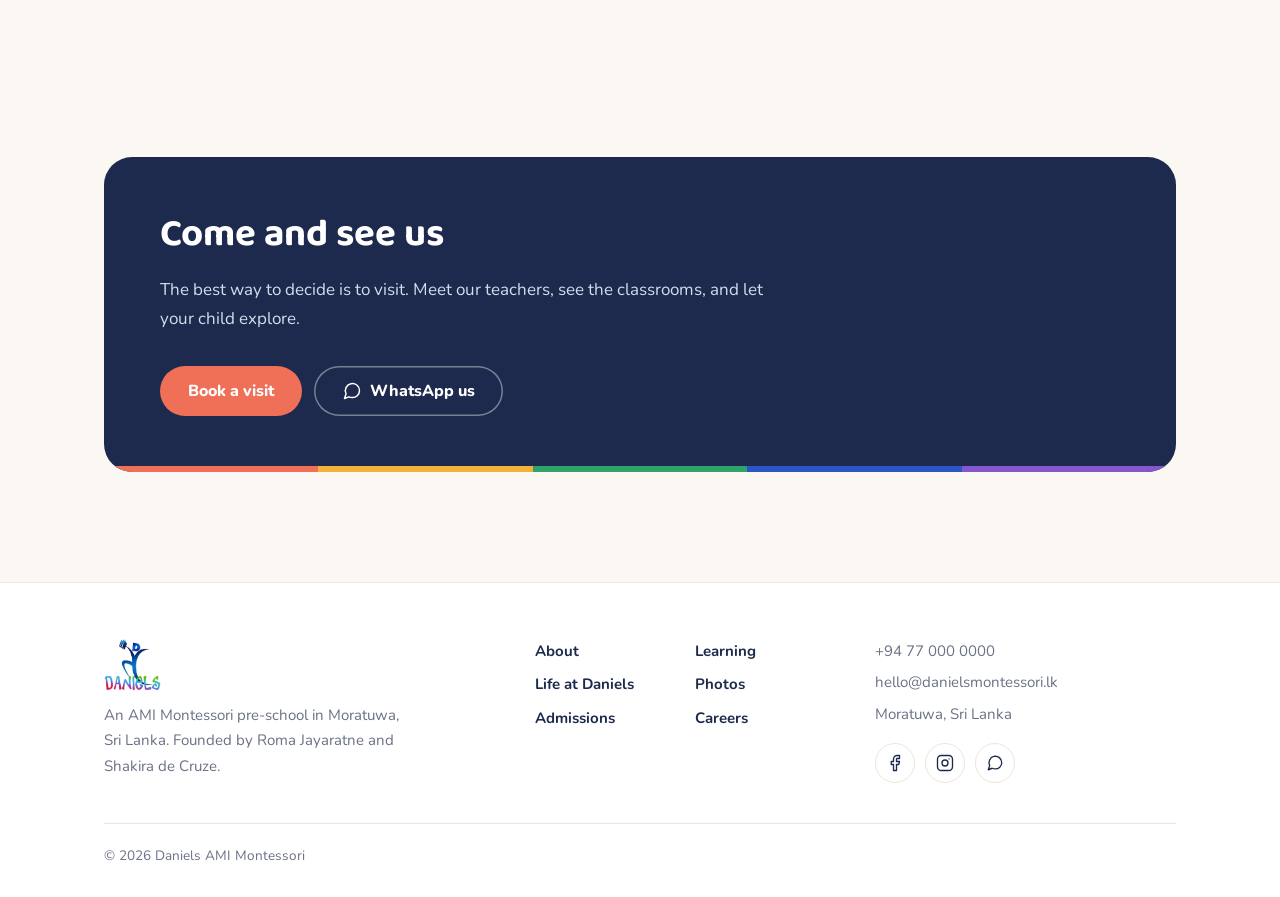
==== commit e3bd98b2: "Simplify the website into a clear parent journey - Home now follows one path: what we offer, what we" ====
--- a/about.html
+++ b/about.html
@@ -4,111 +4,67 @@
 <meta charset="utf-8">
 <meta name="viewport" content="width=device-width, initial-scale=1, viewport-fit=cover">
 <meta name="claude:viewport-fit-sides" content="cover">
-<title>About us · Daniels AMI Montessori, Moratuwa</title>
-<meta name="description" content="The story of Daniels AMI Montessori in Moratuwa, our founders Roma Jayaratne and Shakira de Cruze, our teachers, and our family culture.">
+<title>About us · Daniels AMI Montessori</title>
+<meta name="description" content="Our story, founders Roma Jayaratne and Shakira de Cruze, and the teachers of Daniels AMI Montessori, Moratuwa.">
 <meta property="og:title" content="About us · Daniels AMI Montessori">
-<meta property="og:description" content="The story of Daniels AMI Montessori in Moratuwa, our founders Roma Jayaratne and Shakira de Cruze, our teachers, and our family culture.">
-<meta property="og:image" content="assets/img/staff-family-group.jpg">
+<meta property="og:description" content="Our story, founders Roma Jayaratne and Shakira de Cruze, and the teachers of Daniels AMI Montessori, Moratuwa.">
+<meta property="og:image" content="assets/img/cultural-national-dress.jpg">
 <link rel="icon" href="assets/img/daniels-logo.png">
 <link rel="preconnect" href="https://fonts.googleapis.com"><link rel="preconnect" href="https://fonts.gstatic.com" crossorigin>
-<link href="https://fonts.googleapis.com/css2?family=Baloo+2:wght@600;700;800&family=Nunito:wght@400;600;700;800&family=Fraunces:ital,opsz,wght@1,9..144,400&display=swap" rel="stylesheet">
+<link href="https://fonts.googleapis.com/css2?family=Baloo+2:wght@600;700;800&family=Nunito:wght@400;600;700;800&display=swap" rel="stylesheet">
 <link rel="stylesheet" href="assets/css/site.css">
 </head>
 <body>
-<div class="topbar"><div class="wrap">
-  <div class="l"><span><svg class="ic" viewBox="0 0 24 24" aria-hidden="true"><path d="M20 10c0 6-8 12-8 12S4 16 4 10a8 8 0 0 1 16 0z"/><circle cx="12" cy="10" r="3"/></svg>Moratuwa, Sri Lanka</span><a href="tel:+94770000000"><svg class="ic" viewBox="0 0 24 24" aria-hidden="true"><path d="M22 16.9v3a2 2 0 0 1-2.2 2 19.8 19.8 0 0 1-8.6-3.1 19.5 19.5 0 0 1-6-6A19.8 19.8 0 0 1 2.1 4.2 2 2 0 0 1 4.1 2h3a2 2 0 0 1 2 1.7c.1 1 .4 1.9.7 2.8a2 2 0 0 1-.5 2.1L8 9.9a16 16 0 0 0 6 6l1.3-1.3a2 2 0 0 1 2.1-.4c.9.3 1.8.6 2.8.7a2 2 0 0 1 1.7 2z"/></svg>+94 77 000 0000</a><span><svg class="ic" viewBox="0 0 24 24" aria-hidden="true"><circle cx="12" cy="12" r="10"/><path d="M12 6v6l4 2"/></svg>Mon–Fri · 7.30 am – 1.00 pm</span></div>
-  <div class="r"><a href="admissions.html">🎒 Admissions open for 2027 →</a></div>
-</div></div>
-<header class="site"><div class="stripe"></div><div class="wrap">
+<div class="stripe" aria-hidden="true"></div>
+<header class="site"><div class="wrap">
   <a href="index.html" class="brand"><img src="assets/img/daniels-logo.png" alt="Daniels logo"><span class="bt">Daniels<small>AMI Montessori</small></span></a>
-  <nav class="primary" aria-label="Main"><ul><li><a href="index.html">Home</a></li><li><a href="about.html" class=active aria-current=page>About</a></li><li><a href="curriculum.html">Curriculum</a></li><li><a href="events.html">Events</a></li><li><a href="gallery.html">Gallery</a></li><li><a href="admissions.html">Admissions</a></li><li><a href="careers.html">Careers</a></li><li><a href="contact.html">Contact</a></li></ul></nav>
+  <nav class="primary" aria-label="Main"><ul><li><a href="about.html" class=active aria-current=page>About</a></li><li><a href="curriculum.html">Learning</a></li><li><a href="events.html">Life at Daniels</a></li><li><a href="admissions.html">Admissions</a></li><li class="m-only"><a href="admissions.html#enquire">Book a visit</a></li></ul></nav>
   <a href="admissions.html#enquire" class="btn btn-primary h-cta">Book a visit</a>
   <button class="burger" aria-label="Menu" aria-expanded="false"><svg class="ic" viewBox="0 0 24 24" aria-hidden="true"><path d="M4 6h16M4 12h16M4 18h16"/></svg></button>
 </div></header>
 <main>
-<section class="phero blobs"><div class="wrap">
-<div><div class="crumb"><a href="index.html">Home</a> / About us</div><span class="kicker">About us</span><h1>A Montessori home built on <em style="font-style:italic;color:var(--terra)">love</em> and trust</h1><p class="lead">Since opening our doors, Daniels has grown from a single classroom into one of Moratuwa's most loved pre-schools, without ever losing its family feel.</p></div><div class="reveal frame"><img src="assets/img/staff-family-group.jpg" alt="The Daniels team" class="" loading="lazy" ></div>
+<section class="phero"><div class="wrap"><div class="phero-txt"><span class="kicker">About us</span><h1>A Montessori home built on love and trust</h1><p class="lead">Daniels began with one classroom and a simple promise to Moratuwa parents: we will care for your child the way we care for our own.</p></div><div class="phero-img"><img src="assets/img/staff-family-group.jpg" alt="The Daniels team"></div></div></section>
+<section><div class="wrap narrow">
+<span class="kicker">Our story</span>
+<h2>How Daniels began</h2>
+<p class="lead">Founder <b>Roma Jayaratne</b> opened Daniels in <span class="draft">2014: confirm</span> with a lifelong devotion to early childhood. Co-founder <b>Shakira de Cruze</b> joined her to grow it into a full AMI Montessori pre-school.</p>
+<p>Today 25 teachers and staff care for children from Playgroup to Upper KG. Many of our families now send younger brothers and sisters, and that trust means more to us than anything.</p>
 </div></section>
-<section><div class="wrap two top">
-  <div class="reveal">
-    <span class="kicker">Our story</span><h2>How Daniels began</h2>
-    <p>Daniels AMI Montessori was founded by <b>Roma Jayaratne</b>, an educator with a lifelong devotion to early childhood. Her vision was a pre-school where children are respected as capable little people, and where parents feel genuinely welcome.</p>
-    <p>Joined by co-founder <b>Shakira de Cruze</b>, Daniels grew into a full AMI Montessori pre-school with Playgroup, Lower KG, Upper KG and daycare, guided by a team of 25 teachers and staff.</p>
-    <p>Today, generations of Moratuwa children have started their learning journey with us. Many of our families now send younger siblings, and that trust is our greatest achievement.</p>
-    <div class="g3 mt" style="grid-template-columns:repeat(3,1fr)">
-      <div><span class="kicker" style="margin:0">Mission</span><p class="muted" style="font-size:.93rem">To nurture independent, confident and kind children through authentic Montessori education.</p></div>
-      <div><span class="kicker" style="margin:0">Vision</span><p class="muted" style="font-size:.93rem">To be the most trusted early-years home for families in Moratuwa.</p></div>
-      <div><span class="kicker" style="margin:0">Values</span><p class="muted" style="font-size:.93rem">Respect, love, curiosity, inclusion and partnership with parents.</p></div>
-    </div>
-  </div>
-  <div class="card reveal">
-    <h3>Our journey <span class="draft">confirm years</span></h3>
-    <ol class="tl mt">
-      <li><span class="y">2014</span><h4>Daniels opens</h4><p>Roma opens the doors in Moratuwa with one classroom and a big dream.</p></li>
-      <li><span class="y">2016</span><h4>Full AMI approach</h4><p>Complete AMI Montessori materials and trained directresses join.</p></li>
-      <li><span class="y">2018</span><h4>Growing together</h4><p>Shakira de Cruze joins as Co-founder; Playgroup and daycare are added.</p></li>
-      <li><span class="y">2020</span><h4>Learning from home</h4><p>Online circle time keeps children connected through lockdowns.</p></li>
-      <li><span class="y">2023</span><h4>New spaces</h4><p>Upgraded classrooms, a reading corner and a garden.</p></li>
-      <li><span class="y">2026</span><h4>Art &amp; Craft Exhibition</h4><p>Seven themed worlds created by children, teachers and parents.</p></li>
-    </ol>
+
+<section class="tint"><div class="wrap">
+<div class="sec-head center"><span class="kicker">Leadership</span><h2>Our founders</h2></div>
+<div class="leaders">
+  <div class="leader" style="--c:var(--coral)"><span class="l-av"><img src="assets/img/avatars/avatar-0.svg" alt="Roma Jayaratne (placeholder portrait)"></span><div><small>Founder &amp; Director</small><h3>Roma Jayaratne</h3><p>Roma leads Daniels with warmth and high standards, and still greets families at the gate each morning. <span class="draft">bio &amp; photo</span></p></div></div>
+  <div class="leader" style="--c:var(--blue)"><span class="l-av"><img src="assets/img/avatars/avatar-1.svg" alt="Shakira de Cruze (placeholder portrait)"></span><div><small>Co-founder</small><h3>Shakira de Cruze</h3><p>Shakira leads our curriculum, events and parent partnerships, and is the creative energy behind our celebrations. <span class="draft">bio &amp; photo</span></p></div></div>
+</div>
+</div></section>
+
+<section><div class="wrap">
+<div class="sec-head center"><span class="kicker">Our teachers</span><h2>The people your child will see every day</h2><p class=lead>AMI-trained, first-aid certified and chosen for their kindness. <span class=draft>placeholder portraits</span></p></div>
+<div class="teachers"><div class="teacher"><span class="t-av"><img src="assets/img/avatars/avatar-2.svg" alt="Mrs. [Name] (placeholder portrait)"></span><b>Mrs. [Name]</b><small>Head Directress</small></div><div class="teacher"><span class="t-av"><img src="assets/img/avatars/avatar-3.svg" alt="Teacher Anjali (placeholder portrait)"></span><b>Teacher Anjali</b><small>PG-A Directress</small></div><div class="teacher"><span class="t-av"><img src="assets/img/avatars/avatar-4.svg" alt="Teacher Nadeesha (placeholder portrait)"></span><b>Teacher Nadeesha</b><small>PG-B Directress</small></div><div class="teacher"><span class="t-av"><img src="assets/img/avatars/avatar-5.svg" alt="Teacher Fathima (placeholder portrait)"></span><b>Teacher Fathima</b><small>LKG Directress</small></div><div class="teacher"><span class="t-av"><img src="assets/img/avatars/avatar-6.svg" alt="Teacher Priyanka (placeholder portrait)"></span><b>Teacher Priyanka</b><small>UKG-A Directress</small></div><div class="teacher"><span class="t-av"><img src="assets/img/avatars/avatar-7.svg" alt="Teacher Shalini (placeholder portrait)"></span><b>Teacher Shalini</b><small>UKG-B Directress</small></div><div class="teacher"><span class="t-av"><img src="assets/img/avatars/avatar-8.svg" alt="Teacher Kavindi (placeholder portrait)"></span><b>Teacher Kavindi</b><small>Art & Craft</small></div><div class="teacher"><span class="t-av"><img src="assets/img/avatars/avatar-9.svg" alt="Teacher Ruwani (placeholder portrait)"></span><b>Teacher Ruwani</b><small>Daycare Lead</small></div></div>
+</div></section>
+
+<section class="tint"><div class="wrap people">
+  <div class="people-img"><img src="assets/img/staff-best-first-term-anjali.jpg" alt="Teacher Anjali receives Best Staff of the First Term" loading=lazy></div>
+  <div>
+    <span class="kicker">Our culture</span>
+    <h2>Happy teachers, happy children</h2>
+    <p class="lead">We celebrate our team the way we celebrate our children. Each term a Best Staff Member is honoured for their dedication. Congratulations to Teacher Anjali of PG-A.</p>
+    <ul class="ticks"><li><svg class="ic" viewBox="0 0 24 24" aria-hidden="true"><path d="M20 6 9 17l-5-5"/></svg>AMI Montessori trained directresses</li><li><svg class="ic" viewBox="0 0 24 24" aria-hidden="true"><path d="M20 6 9 17l-5-5"/></svg>Registered pre-school <span class="draft">confirm</span></li><li><svg class="ic" viewBox="0 0 24 24" aria-hidden="true"><path d="M20 6 9 17l-5-5"/></svg>First-aid trained staff</li><li><svg class="ic" viewBox="0 0 24 24" aria-hidden="true"><path d="M20 6 9 17l-5-5"/></svg>CCTV and secure, ID-based pick-up</li></ul>
+    <a class="link" href="careers.html">Join our team <svg class="ic" viewBox="0 0 24 24" aria-hidden="true"><path d="M5 12h14M13 6l6 6-6 6"/></svg></a>
   </div>
 </div></section>
-
-<section class="bg-white" id="team"><div class="wrap">
-  <div class="center"><span class="kicker">Leadership</span><h2>Our founders &amp; leadership</h2><p class="lead">Placeholder portraits are shown until real photos are added. <span class="draft">replace photos &amp; bios</span></p></div>
-  <div style="display:grid;gap:22px" class="mt-l">
-    <div class="leader reveal" style="--c:var(--coral)"><div class="pic"><img src="assets/img/avatars/avatar-0.svg" alt="Roma Jayaratne (placeholder portrait)"></div><div class="t"><span class="kicker">Founder &amp; Director</span><h3 style="font-size:1.7rem">Roma Jayaratne</h3>
-      <p class="muted">Roma founded Daniels with a lifelong passion for early childhood education. She still greets families at the gate each morning and leads the school with warmth, high standards and a belief that every child deserves to feel seen, safe and celebrated.</p>
-      <p class="muted" style="font-family:var(--serif);font-style:italic;color:var(--navy)">“Children don't need to be rushed. They need to be loved, trusted and given the right environment, and they will amaze you.”</p>
-      <div class="tags"><span>AMI Diploma (3–6)</span><span>Early Childhood Education</span><span>Founder &amp; Director</span></div></div></div>
-    <div class="leader reveal" style="--c:var(--blue)"><div class="pic"><img src="assets/img/avatars/avatar-1.svg" alt="Shakira de Cruze (placeholder portrait)"></div><div class="t"><span class="kicker">Co-founder</span><h3 style="font-size:1.7rem">Shakira de Cruze</h3>
-      <p class="muted">Shakira leads curriculum planning, events and parent partnerships. From the Art &amp; Craft Exhibition to Avurudu games and Teachers' Day, she is the creative energy behind the celebrations our children remember for years.</p>
-      <div class="tags"><span>AMI Montessori trained</span><span>Child Psychology</span><span>Curriculum &amp; events lead</span></div></div></div>
-  </div>
-  <div class="center mt-l"><h3>Our teachers</h3></div>
-  <div class="g4 mt">
-    <div class="person reveal" style="--c:var(--coral)"><div class="pic"><img src="assets/img/avatars/avatar-2.svg" alt="Head Directress (placeholder portrait)"></div><div class="t"><span class="role">Head Directress</span><h4>Mrs. [Name] <span class="draft">tbc</span></h4><p>Mentors our teaching team and oversees each child's progress.</p></div></div>
-    <div class="person reveal" style="--c:var(--sun)"><div class="pic"><img src="assets/img/avatars/avatar-3.svg" alt="Teacher Anjali (placeholder portrait)"></div><div class="t"><span class="role">PG-A Directress</span><h4>Teacher Anjali</h4><p>Best Staff of the First Term. Brings songs, rhymes and gentle beginnings to our youngest learners.</p></div></div><div class="person reveal" style="--c:var(--teal)"><div class="pic"><img src="assets/img/avatars/avatar-4.svg" alt="Teacher Nadeesha (placeholder portrait)"></div><div class="t"><span class="role">PG-B Directress</span><h4>Teacher Nadeesha</h4><p>Turns every story time into a small theatre performance.</p></div></div><div class="person reveal" style="--c:var(--leaf)"><div class="pic"><img src="assets/img/avatars/avatar-5.svg" alt="Teacher Fathima (placeholder portrait)"></div><div class="t"><span class="role">LKG Directress</span><h4>Teacher Fathima</h4><p>A calm, caring classroom and a passion for phonics.</p></div></div><div class="person reveal" style="--c:var(--blue)"><div class="pic"><img src="assets/img/avatars/avatar-6.svg" alt="Teacher Priyanka (placeholder portrait)"></div><div class="t"><span class="role">UKG-A Directress</span><h4>Teacher Priyanka</h4><p>Prepares our UKG children for Grade 1 with confidence.</p></div></div><div class="person reveal" style="--c:var(--grape)"><div class="pic"><img src="assets/img/avatars/avatar-7.svg" alt="Teacher Shalini (placeholder portrait)"></div><div class="t"><span class="role">UKG-B Directress</span><h4>Teacher Shalini</h4><p>Tamil and English language, music and movement.</p></div></div><div class="person reveal" style="--c:var(--pink)"><div class="pic"><img src="assets/img/avatars/avatar-8.svg" alt="Teacher Kavindi (placeholder portrait)"></div><div class="t"><span class="role">Art & Craft</span><h4>Teacher Kavindi</h4><p>The creative force behind our exhibition worlds.</p></div></div><div class="person reveal" style="--c:var(--coral)"><div class="pic"><img src="assets/img/avatars/avatar-9.svg" alt="Teacher Ruwani (placeholder portrait)"></div><div class="t"><span class="role">Daycare Lead</span><h4>Teacher Ruwani</h4><p>Afternoon meals, naps, play and homework support.</p></div></div>
-  </div>
-</div></section>
-
-<section id="culture"><div class="wrap">
-  <div class="two">
-    <div class="reveal"><span class="kicker">Our culture</span><h2>Happy teachers, happy children</h2>
-      <p class="lead">We celebrate our staff the way we celebrate our children. Each term a <b>Best Staff Member</b> is honoured for dedication and kindness, Teachers' Day is a school-wide celebration, and our team grows together through training and shared moments.</p>
-      <ul class="checklist"><li><svg class="ic" viewBox="0 0 24 24" aria-hidden="true"><circle cx="12" cy="8" r="6"/><path d="M15.5 12.9 17 22l-5-3-5 3 1.5-9.1"/></svg><span><b>Best Staff of the Term</b>, congratulations to Teacher Anjali of PG-A, our first-term star</span></li><li><svg class="ic" viewBox="0 0 24 24" aria-hidden="true"><path d="M19 14c1.5-1.5 3-3.2 3-5.5A5.5 5.5 0 0 0 16.5 3c-1.8 0-3 .5-4.5 2-1.5-1.5-2.7-2-4.5-2A5.5 5.5 0 0 0 2 8.5c0 2.3 1.5 4 3 5.5l7 7z"/></svg><span>Teachers' Day appreciation and family get-togethers</span></li><li><svg class="ic" viewBox="0 0 24 24" aria-hidden="true"><path d="M22 10 12 5 2 10l10 5 10-5z"/><path d="M6 12v5c3 3 9 3 12 0v-5"/></svg><span>Ongoing Montessori training and mentoring</span></li></ul>
-      <a class="link-arrow" href="careers.html">Join our team <svg class="ic" viewBox="0 0 24 24" aria-hidden="true"><path d="M5 12h14M13 6l6 6-6 6"/></svg></a></div>
-    <div class="reveal" data-gallery><div class="pgrid" style="grid-template-columns:1fr 1fr;grid-auto-rows:210px"><a href="assets/img/staff-best-first-term-anjali.jpg" data-lb data-cap="Best Staff of the First Term: Teacher Anjali, PG-A" class="tall"><img src="assets/img/thumbs/staff-best-first-term-anjali.jpg" alt="Best Staff of the First Term: Teacher Anjali, PG-A" loading="lazy"></a><a href="assets/img/staff-teachers-day.jpg" data-lb data-cap="Happy Teachers' Day to our wonderful team" class=""><img src="assets/img/thumbs/staff-teachers-day.jpg" alt="Happy Teachers' Day to our wonderful team" loading="lazy"></a><a href="assets/img/staff-best-second-term.jpg" data-lb data-cap="Best Staff Member of the Second Term" class=""><img src="assets/img/thumbs/staff-best-second-term.jpg" alt="Best Staff Member of the Second Term" loading="lazy"></a></div></div>
-  </div>
-</div></section>
-
-<section class="bg-sand" id="credentials"><div class="wrap">
-  <div class="center"><span class="kicker">Credentials &amp; recognition</span><h2>Trained, registered and trusted</h2><p class="lead"><span class="draft">sample items: replace with real certificates &amp; awards</span></p></div>
-  <div class="g3 mt-l">
-    <div class="card reveal" style="--c:var(--sky)"><div class="icon-badge"><span class="emo">🎓</span></div><h4>AMI Montessori trained</h4><p>Directresses hold Association Montessori Internationale (AMI) 3–6 diplomas.</p></div>
-    <div class="card reveal" style="--c:var(--sage)"><div class="icon-badge"><span class="emo">📜</span></div><h4>Registered pre-school</h4><p>Registered with the Western Province Early Childhood Care &amp; Development authority.</p></div>
-    <div class="card reveal" style="--c:var(--terra)"><div class="icon-badge"><span class="emo">🛡️</span></div><h4>First aid &amp; safeguarding</h4><p>Staff trained in paediatric first aid and child protection.</p></div>
-    <div class="card reveal" style="--c:var(--saffron)"><div class="icon-badge"><span class="emo">🏅</span></div><h4>Community recognition</h4><p>Recognised for excellence in early-years education in Moratuwa (award &amp; year tbc).</p></div>
-    <div class="card reveal" style="--c:var(--plum)"><div class="icon-badge"><span class="emo">🎨</span></div><h4>Art &amp; Craft Exhibition 2026</h4><p>A public exhibition of seven worlds created by our whole school community.</p></div>
-    <div class="card reveal" style="--c:var(--sky)"><div class="icon-badge"><span class="emo">⭐</span></div><h4>Grade 1 success</h4><p>Our graduates move confidently on to leading schools in Moratuwa and Colombo.</p></div>
-  </div>
-</div></section>
-<section class="sec-sm"><div class="wrap"><div class="cta-band reveal">
-<div><h2>Come and see Daniels for yourself</h2><p style="margin:0">Book a relaxed visit. Meet our teachers, see the classrooms, and let your child explore.</p></div>
-<div class="btns"><a class="btn btn-primary" href="admissions.html#enquire"><svg class="ic" viewBox="0 0 24 24" aria-hidden="true"><rect x="3" y="4" width="18" height="18" rx="2"/><path d="M16 2v4M8 2v4M3 10h18"/></svg>Book a visit</a><a class="btn btn-light" href="https://wa.me/94770000000" target="_blank" rel="noopener"><svg class="ic" viewBox="0 0 24 24" aria-hidden="true"><path d="M21 11.5a8.4 8.4 0 0 1-9 8.4 8.5 8.5 0 0 1-3.8-.9L3 21l1.9-5.7A8.5 8.5 0 1 1 21 11.5z"/></svg>WhatsApp us</a></div>
+<section class="visit"><div class="wrap"><div class="visit-card">
+<div><h2>Come and see us</h2><p>The best way to decide is to visit. Meet our teachers, see the classrooms, and let your child explore.</p></div>
+<div class="btns"><a class="btn btn-primary" href="admissions.html#enquire">Book a visit</a><a class="btn btn-ghost" href="https://wa.me/94770000000" target="_blank" rel="noopener"><svg class="ic" viewBox="0 0 24 24" aria-hidden="true"><path d="M21 11.5a8.4 8.4 0 0 1-9 8.4 8.5 8.5 0 0 1-3.8-.9L3 21l1.9-5.7A8.5 8.5 0 1 1 21 11.5z"/></svg>WhatsApp us</a></div>
 </div></div></section>
-
 </main>
 <footer class="site"><div class="wrap">
-  <div class="grid">
-    <div><div class="logo"><img src="assets/img/daniels-logo.png" alt="Daniels logo"></div>
-      <p>An AMI Montessori pre-school in Moratuwa, where children grow in confidence, independence and kindness, cared for like family.</p>
-      <div class="social"><a href="https://www.facebook.com/Shawndecruze/" target="_blank" rel="noopener" aria-label="Facebook"><svg class="ic" viewBox="0 0 24 24" aria-hidden="true"><path d="M18 2h-3a5 5 0 0 0-5 5v3H7v4h3v8h4v-8h3l1-4h-4V7a1 1 0 0 1 1-1h3z"/></svg></a><a href="https://www.instagram.com/explore/locations/302594056555041/daniels-ami-montessori-sri-lanka/" target="_blank" rel="noopener" aria-label="Instagram"><svg class="ic" viewBox="0 0 24 24" aria-hidden="true"><rect x="2" y="2" width="20" height="20" rx="5"/><circle cx="12" cy="12" r="4"/><path d="M17.5 6.5h.01"/></svg></a><a href="https://wa.me/94770000000" target="_blank" rel="noopener" aria-label="WhatsApp"><svg class="ic" viewBox="0 0 24 24" aria-hidden="true"><path d="M21 11.5a8.4 8.4 0 0 1-9 8.4 8.5 8.5 0 0 1-3.8-.9L3 21l1.9-5.7A8.5 8.5 0 1 1 21 11.5z"/></svg></a></div></div>
-    <div><h4>School</h4><a href="index.html">Home</a><a href="about.html">About us</a><a href="about.html#team">Our team</a><a href="curriculum.html">Curriculum</a><a href="curriculum.html#roadmap">Year plan</a></div>
-    <div><h4>Families</h4><a href="events.html">Events</a><a href="gallery.html">Gallery</a><a href="admissions.html">Admissions</a><a href="admissions.html#faq">FAQ</a><a href="careers.html">Careers</a><a href="contact.html">Contact</a></div>
-    <div><h4>Visit us</h4><p>[Street address], Moratuwa <span class="draft">add</span><br>Mon–Fri · 7.30 am – 1.00 pm<br>Daycare until 5.30 pm</p><a href="tel:+94770000000">+94 77 000 0000</a><a href="mailto:hello@danielsmontessori.lk">hello@danielsmontessori.lk</a></div>
-  </div>
-  <div class="bottom"><span>© <span data-year-now>2026</span> Daniels AMI Montessori, Moratuwa</span><span>Founded by Roma Jayaratne · Co-founded by Shakira de Cruze</span></div>
+  <div class="f-brand"><img src="assets/img/daniels-logo.png" alt="Daniels logo"><p>An AMI Montessori pre-school in Moratuwa, Sri Lanka. Founded by Roma Jayaratne and Shakira de Cruze.</p></div>
+  <nav class="f-links" aria-label="Footer"><a href="about.html">About</a><a href="curriculum.html">Learning</a><a href="events.html">Life at Daniels</a><a href="gallery.html">Photos</a><a href="admissions.html">Admissions</a><a href="careers.html">Careers</a></nav>
+  <div class="f-contact"><span>+94 77 000 0000</span><span>hello@danielsmontessori.lk</span><span>Moratuwa, Sri Lanka</span>
+    <div class="social"><a href="https://www.facebook.com/Shawndecruze/" target="_blank" rel="noopener" aria-label="Facebook"><svg class="ic" viewBox="0 0 24 24" aria-hidden="true"><path d="M18 2h-3a5 5 0 0 0-5 5v3H7v4h3v8h4v-8h3l1-4h-4V7a1 1 0 0 1 1-1h3z"/></svg></a><a href="https://www.instagram.com/explore/locations/302594056555041/daniels-ami-montessori-sri-lanka/" target="_blank" rel="noopener" aria-label="Instagram"><svg class="ic" viewBox="0 0 24 24" aria-hidden="true"><rect x="2" y="2" width="20" height="20" rx="5"/><circle cx="12" cy="12" r="4"/><path d="M17.5 6.5h.01"/></svg></a><a href="https://wa.me/94770000000" target="_blank" rel="noopener" aria-label="WhatsApp"><svg class="ic" viewBox="0 0 24 24" aria-hidden="true"><path d="M21 11.5a8.4 8.4 0 0 1-9 8.4 8.5 8.5 0 0 1-3.8-.9L3 21l1.9-5.7A8.5 8.5 0 1 1 21 11.5z"/></svg></a></div></div>
+  <div class="f-bottom">© <span data-year-now>2026</span> Daniels AMI Montessori</div>
 </div></footer>
 <a class="wa-float" href="https://wa.me/94770000000?text=Hello%20Daniels!" target="_blank" rel="noopener" aria-label="Chat with us on WhatsApp"><svg viewBox="0 0 32 32" aria-hidden="true"><path d="M16 3C8.8 3 3 8.7 3 15.8c0 2.5.7 4.9 2 7L3 29l6.4-2c2 1.1 4.3 1.7 6.6 1.7 7.2 0 13-5.7 13-12.8S23.2 3 16 3zm0 23.4c-2.1 0-4.1-.6-5.9-1.7l-.4-.3-3.8 1.2 1.2-3.7-.3-.4c-1.2-1.8-1.8-3.8-1.8-5.9C5 9.9 9.9 5.2 16 5.2s11 4.7 11 10.6-4.9 10.6-11 10.6zm6-7.9c-.3-.2-2-1-2.3-1.1-.3-.1-.5-.2-.8.2-.2.3-.9 1.1-1 1.3-.2.2-.4.2-.7.1-.3-.2-1.4-.5-2.7-1.6-1-.9-1.7-2-1.9-2.3-.2-.3 0-.5.1-.7l.5-.6c.2-.2.2-.3.3-.6.1-.2.1-.4 0-.6l-1-2.5c-.3-.7-.6-.6-.8-.6h-.7c-.2 0-.6.1-.9.4-.3.3-1.2 1.1-1.2 2.8s1.2 3.2 1.4 3.5c.2.2 2.4 3.6 5.8 5 2.8 1.1 3.4.9 4 .8.6-.1 2-.8 2.3-1.6.3-.8.3-1.5.2-1.6-.1-.2-.3-.3-.6-.4z"/></svg></a>
 <div class="lightbox" role="dialog" aria-modal="true" aria-label="Photo viewer">
--- a/assets/css/site.css
+++ b/assets/css/site.css
@@ -1,355 +1,278 @@
-/* Daniels AMI Montessori: "Rainbow Home" design
-   Layout concept: calm cream pages and generous whitespace, brought to life by the logo's rainbow,
-   playful rounded headings, tilted photo prints and colour-coded cards. One clear story per page. */
+/* Daniels AMI Montessori: calm and clear.
+   Layout concept: lots of white space, one idea per section, the logo's rainbow used only as small accents. */
 :root{
   color-scheme:light;
-  --bg:#FFFAF2; --paper:#FFFFFF; --sky-bg:#EEF4FF; --sand:#FFF3E3;
-  --ink:#1B2B55; --text:#3B4258; --muted:#646B83; --line:#EEE6D8;
-  --blue:#2350C8; --blue-d:#163785; --coral:#F2705A; --coral-d:#DE5841; --sun:#F6B73C; --leaf:#2FA86B; --teal:#16A8B5; --grape:#8657D3; --pink:#EE6AA7;
-  --terra:var(--coral); --clay:var(--coral); --saffron:var(--sun); --sage:var(--leaf); --sky:var(--blue); --plum:var(--grape); --taupe:var(--teal);
-  --r:22px; --r-s:14px;
-  --shadow:0 14px 34px -14px rgba(27,43,85,.22); --soft:0 6px 18px -8px rgba(27,43,85,.14);
-  --display:"Baloo 2","Nunito",system-ui,sans-serif; --sans:"Nunito",system-ui,sans-serif; --serif:"Fraunces",Georgia,serif;
+  --bg:#FFFFFF; --tint:#FBF8F3; --ink:#1D2A4D; --text:#3E4559; --muted:#6B7186; --line:#ECE6DC;
+  --coral:#EF6F57; --coral-d:#D9573F; --sun:#F2B23A; --leaf:#2FA36A; --blue:#2A56C6; --grape:#8457CC; --teal:#16A3AF;
+  --r:20px;
+  --display:"Baloo 2","Nunito",system-ui,sans-serif; --sans:"Nunito",system-ui,sans-serif;
 }
 *{box-sizing:border-box}
-html{scroll-behavior:smooth;scroll-padding-top:100px}
-body{margin:0;font-family:var(--sans);color:var(--text);background:var(--bg);line-height:1.7;font-size:17px;overflow-x:hidden;-webkit-font-smoothing:antialiased}
+html{scroll-behavior:smooth;scroll-padding-top:90px}
+body{margin:0;font-family:var(--sans);color:var(--text);background:var(--bg);line-height:1.7;font-size:17px;-webkit-font-smoothing:antialiased;overflow-x:hidden}
 body::before{content:"";position:fixed;inset:0 0 auto;height:env(safe-area-inset-top,0px);z-index:70;background:var(--bg)}
 img{max-width:100%;display:block}
 a{color:var(--blue)}
-h1,h2,h3,h4{font-family:var(--display);line-height:1.12;margin:0 0 .45em;color:var(--ink);text-wrap:balance}
-h1{font-size:clamp(2.5rem,5.4vw,4.2rem);font-weight:800;letter-spacing:-.01em}
-h2{font-size:clamp(2rem,3.8vw,2.85rem);font-weight:800}
-h3{font-size:1.4rem;font-weight:700}
-h4{font-size:1.15rem;font-weight:700}
-p{margin:0 0 1em;max-width:65ch}
-b,strong{color:var(--ink)}
-.wrap{max-width:1180px;margin:0 auto;padding-left:max(22px,env(safe-area-inset-left,0px));padding-right:max(22px,env(safe-area-inset-right,0px))}
-section{padding-block:96px}
-.sec-sm{padding-block:64px}
-@media(max-width:760px){section{padding-block:60px}.sec-sm{padding-block:40px}}
-.bg-sand{background:var(--sky-bg)}
-.bg-white{background:var(--paper)}
-.kicker{display:inline-flex;align-items:center;gap:8px;font-weight:800;font-size:.8rem;letter-spacing:.08em;text-transform:uppercase;color:var(--coral-d);background:#FFE9E3;padding:6px 14px;border-radius:99px;margin-bottom:16px}
-.kicker::before{content:"";width:8px;height:8px;border-radius:50%;background:conic-gradient(var(--coral),var(--sun),var(--leaf),var(--teal),var(--blue),var(--grape),var(--coral))}
+h1,h2,h3{font-family:var(--display);color:var(--ink);line-height:1.15;margin:0 0 .5em;text-wrap:balance}
+h1{font-size:clamp(2.4rem,4.6vw,3.6rem);font-weight:800}
+h2{font-size:clamp(1.8rem,3vw,2.4rem);font-weight:700}
+h3{font-size:1.25rem;font-weight:700}
+p{margin:0 0 1em;max-width:62ch}
+b{color:var(--ink)}
+.wrap{max-width:1120px;margin:0 auto;padding-left:max(24px,env(safe-area-inset-left,0px));padding-right:max(24px,env(safe-area-inset-right,0px))}
+.narrow{max-width:760px}
+section{padding-block:110px}
+.tint{background:var(--tint)}
+@media(max-width:760px){section{padding-block:68px}}
+.kicker{display:block;font-size:.8rem;font-weight:800;letter-spacing:.12em;text-transform:uppercase;color:var(--coral-d);margin-bottom:12px}
+.lead{font-size:1.15rem;color:var(--muted)}
+.small{font-size:.9rem;color:var(--muted)}
 .center{text-align:center}
-.center p,.center .lead{margin-inline:auto}
-.lead{font-size:1.15rem;color:var(--muted);max-width:62ch}
-.muted{color:var(--muted)}
-.rb,h1 em{font-style:normal;background:linear-gradient(90deg,var(--coral),var(--sun) 30%,var(--leaf) 55%,var(--teal) 75%,var(--grape));-webkit-background-clip:text;background-clip:text;color:transparent}
-.stripe{height:4px;background:linear-gradient(90deg,var(--coral) 0 16%,var(--sun) 16% 33%,var(--leaf) 33% 50%,var(--teal) 50% 66%,var(--blue) 66% 83%,var(--grape) 83%)}
-.btn{display:inline-flex;align-items:center;gap:9px;font:800 1rem var(--sans);border:0;cursor:pointer;text-decoration:none;padding:14px 26px;border-radius:99px;transition:transform .2s,box-shadow .2s,background .2s;white-space:nowrap}
-.btn svg{width:18px;height:18px}
-.btn:hover{transform:translateY(-2px)}
-.btn:focus-visible,a:focus-visible,button:focus-visible{outline:3px solid var(--sun);outline-offset:3px}
-.btn-primary{background:var(--coral);color:#fff;box-shadow:0 10px 22px -10px rgba(242,112,90,.8)}
+.center .lead,.center p{margin-inline:auto}
+.sec-head{margin-bottom:56px}
+.sec-head .lead{margin-top:-4px}
+.rb{background:linear-gradient(90deg,var(--coral),var(--sun) 35%,var(--leaf) 60%,var(--blue) 85%,var(--grape));-webkit-background-clip:text;background-clip:text;color:transparent}
+.stripe{height:4px;background:linear-gradient(90deg,var(--coral) 0 20%,var(--sun) 20% 40%,var(--leaf) 40% 60%,var(--blue) 60% 80%,var(--grape) 80%)}
+.ic{width:20px;height:20px;stroke:currentColor;fill:none;stroke-width:1.8;stroke-linecap:round;stroke-linejoin:round;flex:none}
+.draft{display:inline-block;font:800 .62rem var(--sans);letter-spacing:.05em;text-transform:uppercase;color:#8a6200;background:#FFF4D2;border:1px dashed #D9AB3C;border-radius:6px;padding:0 6px;vertical-align:middle}
+/* hide every draft label once real content is added: .draft{display:none} */
+
+.btns{display:flex;gap:12px;flex-wrap:wrap}
+.center-btns{justify-content:center}
+.btn{display:inline-flex;align-items:center;gap:8px;font:800 1rem var(--sans);border:0;cursor:pointer;text-decoration:none;padding:14px 28px;border-radius:99px;transition:background .2s,transform .2s}
+.btn:hover{transform:translateY(-1px)}
+.btn-primary{background:var(--coral);color:#fff}
 .btn-primary:hover{background:var(--coral-d)}
-.btn-navy{background:var(--blue);color:#fff;box-shadow:0 10px 22px -10px rgba(35,80,200,.7)}
-.btn-outline{background:var(--paper);color:var(--ink);box-shadow:var(--soft)}
-.btn-light{background:var(--paper);color:var(--ink)}
-.btn-wa{background:#22B35E;color:#fff;box-shadow:0 10px 22px -10px rgba(34,179,94,.7)}
-.link-arrow{font-weight:800;color:var(--coral-d);text-decoration:none;display:inline-flex;gap:6px;align-items:center;transition:gap .2s}
-.link-arrow:hover{gap:11px}
-.link-arrow .ic{width:17px;height:17px}
-.draft{display:inline-block;font:800 .64rem var(--sans);letter-spacing:.05em;text-transform:uppercase;color:#8a6200;background:#FFF4D2;border:1px dashed #D9AB3C;border-radius:6px;padding:1px 7px;vertical-align:middle}
-/* hide every draft label once real content is added: .draft{display:none} */
-.ic{width:22px;height:22px;stroke:currentColor;fill:none;stroke-width:1.8;stroke-linecap:round;stroke-linejoin:round;flex:none}
-.emo{font-size:1.7rem;line-height:1}
-
-/* ---------- header ---------- */
-.topbar{background:var(--blue-d);color:#D6E0FF;font-size:.86rem}
-.topbar .wrap{display:flex;justify-content:space-between;gap:16px;padding-block:8px;flex-wrap:wrap}
-.topbar a{color:#fff;text-decoration:none;font-weight:700}
-.topbar .l,.topbar .r{display:flex;gap:20px;flex-wrap:wrap}
-.topbar span,.topbar a{display:inline-flex;gap:7px;align-items:center}
-.topbar .ic{width:15px;height:15px}
-@media(max-width:700px){.topbar .l span:last-child,.topbar .r a:not(:last-child){display:none}}
-header.site{position:sticky;top:env(safe-area-inset-top,0px);z-index:50;background:rgba(255,250,242,.93);backdrop-filter:blur(10px);-webkit-backdrop-filter:blur(10px);border-bottom:1px solid var(--line)}
-header.site .wrap{display:flex;align-items:center;justify-content:space-between;height:78px;gap:16px}
+.btn-ghost{background:transparent;color:var(--ink);box-shadow:inset 0 0 0 1.5px var(--line)}
+.btn-ghost:hover{box-shadow:inset 0 0 0 1.5px var(--ink)}
+a:focus-visible,button:focus-visible,.btn:focus-visible{outline:3px solid var(--sun);outline-offset:3px}
+.link{display:inline-flex;align-items:center;gap:8px;font-weight:800;color:var(--blue);text-decoration:none}
+.link:hover{text-decoration:underline}
+.more{margin-top:40px}
+
+/* header */
+header.site{position:sticky;top:env(safe-area-inset-top,0px);z-index:50;background:rgba(255,255,255,.94);backdrop-filter:blur(10px);-webkit-backdrop-filter:blur(10px);border-bottom:1px solid var(--line)}
+header.site .wrap{display:flex;align-items:center;justify-content:space-between;height:76px;gap:20px}
 .brand{display:flex;align-items:center;gap:10px;text-decoration:none}
-.brand img{height:52px;width:auto}
-.brand .bt{font-family:var(--display);color:var(--blue-d);font-size:1.2rem;line-height:1;font-weight:800}
-.brand .bt small{display:block;font-family:var(--sans);font-size:.68rem;letter-spacing:.14em;text-transform:uppercase;color:var(--muted);font-weight:700;margin-top:3px}
-nav.primary ul{display:flex;list-style:none;margin:0;padding:0;gap:2px}
-nav.primary a{display:block;padding:8px 13px;border-radius:99px;text-decoration:none;color:var(--ink);font-weight:700;font-size:.95rem}
-nav.primary a:hover{background:var(--sky-bg);color:var(--blue)}
-nav.primary a.active{background:var(--blue);color:#fff}
+.brand img{height:46px;width:auto}
+.brand .bt{font-family:var(--display);font-weight:800;color:var(--ink);font-size:1.15rem;line-height:1}
+.brand .bt small{display:block;font-family:var(--sans);font-size:.66rem;letter-spacing:.14em;text-transform:uppercase;color:var(--muted);font-weight:700;margin-top:3px}
+nav.primary ul{display:flex;gap:6px;list-style:none;margin:0;padding:0}
+nav.primary a{display:block;padding:8px 14px;border-radius:99px;text-decoration:none;color:var(--ink);font-weight:700}
+nav.primary a:hover{color:var(--coral-d)}
+nav.primary a.active{color:var(--coral-d);background:#FDEEEA}
 nav.primary .m-only{display:none}
-.h-cta{padding:11px 20px;font-size:.95rem}
-.burger{display:none;background:none;border:0;cursor:pointer;color:var(--ink);padding:6px}
+.h-cta{padding:11px 22px}
+.burger{display:none;background:none;border:0;color:var(--ink);cursor:pointer;padding:6px}
 .burger .ic{width:28px;height:28px}
-@media(max-width:1140px){
-  nav.primary{position:fixed;inset:calc(78px + env(safe-area-inset-top,0px)) 0 auto 0;background:var(--bg);border-bottom:1px solid var(--line);box-shadow:var(--shadow);display:none}
+@media(max-width:860px){
+  nav.primary{position:fixed;inset:calc(76px + env(safe-area-inset-top,0px)) 0 auto 0;background:var(--bg);border-bottom:1px solid var(--line);display:none}
   nav.primary.open{display:block}
-  nav.primary ul{flex-direction:column;padding:12px max(18px,env(safe-area-inset-right,0px)) 22px max(18px,env(safe-area-inset-left,0px))}
-  nav.primary a{padding:12px 14px;font-size:1.05rem;border-radius:12px}
+  nav.primary ul{flex-direction:column;padding:10px max(20px,env(safe-area-inset-right,0px)) 20px max(20px,env(safe-area-inset-left,0px))}
+  nav.primary a{padding:13px 12px;font-size:1.05rem;border-radius:12px}
   nav.primary .m-only{display:block}
-  .burger{display:block}
+  .burger{display:block}.h-cta{display:none}
 }
-@media(max-width:560px){.h-cta{display:none}}
-
-.blobs{background:
-  radial-gradient(circle at 6% 18%,#FFE6A8 0 120px,transparent 121px),
-  radial-gradient(circle at 94% 10%,#D9E8FF 0 170px,transparent 171px),
-  radial-gradient(circle at 88% 96%,#FFD9E8 0 130px,transparent 131px),var(--bg)}
-
-/* ---------- home hero ---------- */
-.hero{padding-block:64px 110px;overflow:hidden}
-.hero .wrap{display:grid;grid-template-columns:1.05fr 1fr;gap:54px;align-items:center}
+
+/* hero */
+.hero{padding-block:72px 110px}
+.hero .wrap{display:grid;grid-template-columns:1fr 1fr;gap:64px;align-items:center}
 .hero .wrap>*{min-width:0}
-.hero .lead{margin-bottom:28px}
-.hero .ctas{display:flex;gap:12px;flex-wrap:wrap}
-.hero .badges{display:flex;gap:10px;flex-wrap:wrap;margin-top:28px}
-.hero .badges span{background:var(--paper);border-radius:99px;padding:8px 14px;font-weight:700;font-size:.9rem;box-shadow:var(--soft);display:inline-flex;gap:7px;align-items:center}
-.hero-art{position:relative;min-height:520px}
-.hero-art .ph{position:absolute;border-radius:26px;overflow:hidden;box-shadow:var(--shadow);border:7px solid var(--paper);max-width:100%}
-.hero-art .ph img{width:100%;height:100%;object-fit:cover}
-.hero-art .p1{width:72%;height:60%;top:0;right:0;transform:rotate(2deg)}
-.hero-art .p2{width:52%;height:46%;bottom:0;left:0;transform:rotate(-4deg)}
-.hero-art .p3{width:42%;height:38%;bottom:5%;right:3%;transform:rotate(3deg)}
-.sticker{position:absolute;background:var(--paper);border-radius:18px;padding:12px 16px;box-shadow:var(--shadow);font-weight:800;display:flex;gap:10px;align-items:center;z-index:2;font-size:.92rem;color:var(--ink)}
-.sticker .big{font-family:var(--display);font-size:1.8rem;color:var(--coral);line-height:1}
-.sticker.s1{top:50%;left:-3%}
-.sticker.s2{top:-3%;left:8%}
-@media(max-width:960px){.hero .wrap{grid-template-columns:1fr}.hero-art{min-height:420px}.sticker.s1{left:2%}}
-@media(max-width:480px){.hero-art{min-height:360px}}
-
-/* ---------- stats ---------- */
-.stats-wrap{margin-top:-60px;position:relative;z-index:3}
-.stats{display:grid;grid-template-columns:repeat(4,1fr);gap:18px}
-.stats div{background:var(--paper);border-radius:var(--r);padding:24px 18px;text-align:center;box-shadow:var(--shadow);border-top:6px solid var(--c)}
-.stats b{display:block;font-family:var(--display);font-size:2.6rem;line-height:1;color:var(--c);font-weight:800}
-.stats span{font-weight:700;color:var(--muted);font-size:.93rem}
-.stats div:nth-child(1){--c:var(--coral)}.stats div:nth-child(2){--c:var(--blue)}.stats div:nth-child(3){--c:var(--leaf)}.stats div:nth-child(4){--c:var(--grape)}
-@media(max-width:760px){.stats{grid-template-columns:1fr 1fr}}
-
-/* ---------- inner page hero ---------- */
-.phero{padding-block:70px 80px;overflow:hidden}
-.phero .wrap{display:grid;grid-template-columns:1.1fr 1fr;gap:56px;align-items:center}
+.hero .lead{margin-bottom:32px}
+.hero-img{position:relative}
+.hero-img img{width:100%;aspect-ratio:4/4.2;object-fit:cover;border-radius:28px}
+.hero-note{position:absolute;left:-24px;bottom:28px;background:#fff;border-radius:16px;padding:14px 18px;display:flex;gap:12px;align-items:center;box-shadow:0 12px 30px -12px rgba(29,42,77,.25);max-width:250px}
+.hero-note b{font-family:var(--display);font-size:1.9rem;color:var(--coral);line-height:1}
+.hero-note span{font-size:.86rem;font-weight:700;color:var(--muted);line-height:1.35}
+@media(max-width:900px){.hero{padding-block:44px 72px}.hero .wrap{grid-template-columns:1fr;gap:40px}.hero-note{left:14px;bottom:14px}.hero-img img{aspect-ratio:4/3}}
+
+/* page hero */
+.phero{padding-block:80px 90px;border-bottom:1px solid var(--line)}
+.phero .wrap{display:grid;grid-template-columns:1.1fr 1fr;gap:64px;align-items:center}
 .phero .wrap>*{min-width:0}
-.phero.solo .wrap{grid-template-columns:1fr}
-.phero .crumb{font-size:.86rem;color:var(--muted);margin-bottom:12px;font-weight:600}
-.phero .crumb a{color:var(--muted);text-decoration:none}
-.phero .frame{border-radius:26px;overflow:hidden;border:7px solid var(--paper);box-shadow:var(--shadow);transform:rotate(1.5deg)}
-.phero .frame img{aspect-ratio:4/3;object-fit:cover;width:100%}
-@media(max-width:900px){.phero .wrap{grid-template-columns:1fr;gap:34px}.phero{padding-block:48px 56px}}
-
-/* ---------- grids & cards ---------- */
-.two{display:grid;grid-template-columns:1fr 1fr;gap:60px;align-items:center}
-.two.top{align-items:start}
+.phero.solo .wrap{grid-template-columns:1fr;text-align:center}
+.phero.solo .lead{margin-inline:auto}
+.phero-img img{width:100%;aspect-ratio:4/3;object-fit:cover;border-radius:24px}
+@media(max-width:900px){.phero{padding-block:48px 60px}.phero .wrap{grid-template-columns:1fr;gap:32px}}
+
+/* offer */
+.offer{display:grid;grid-template-columns:repeat(4,1fr);gap:20px}
+.offer a{display:block;text-decoration:none;color:inherit;padding:28px 24px;border-radius:var(--r);border:1px solid var(--line);transition:border-color .2s,transform .2s}
+.offer a:hover{border-color:var(--c);transform:translateY(-3px)}
+.offer .age,.prog-table .age{display:inline-block;font-size:.8rem;font-weight:800;color:var(--c);margin-bottom:10px}
+.offer a::before{content:"";display:block;width:36px;height:6px;border-radius:6px;background:var(--c);margin-bottom:20px}
+.offer p{font-size:.95rem;color:var(--muted);margin:0}
+@media(max-width:960px){.offer{grid-template-columns:1fr 1fr}}
+@media(max-width:520px){.offer{grid-template-columns:1fr}}
+
+/* values */
+.values{display:grid;grid-template-columns:repeat(3,1fr);gap:48px}
+.values>div{text-align:center}
+.values p{color:var(--muted);margin-inline:auto;max-width:32ch}
+.vi{width:64px;height:64px;border-radius:50%;display:grid;place-items:center;margin:0 auto 20px;color:var(--c);background:color-mix(in srgb,var(--c) 12%,#fff)}
+.vi .ic{width:28px;height:28px}
+@media(max-width:800px){.values{grid-template-columns:1fr;gap:40px}}
+
+/* glimpse */
+.glimpse{display:grid;grid-template-columns:repeat(4,1fr);gap:16px}
+.glimpse a{display:block;border-radius:18px;overflow:hidden}
+.glimpse img{width:100%;aspect-ratio:3/4;object-fit:cover;transition:transform .5s}
+.glimpse a:hover img{transform:scale(1.04)}
+@media(max-width:800px){.glimpse{grid-template-columns:1fr 1fr}}
+
+/* people */
+.people{display:grid;grid-template-columns:1.1fr 1fr;gap:64px;align-items:center}
+.people>*{min-width:0}
+.people-img img{width:100%;aspect-ratio:4/3;object-fit:cover;border-radius:24px}
+.founders{display:grid;gap:14px;margin:26px 0 30px}
+.founders>div{display:flex;gap:14px;align-items:center}
+.founders small{display:block;color:var(--muted);font-weight:700}
+.mini-av{width:56px;height:56px;border-radius:50%;overflow:hidden;flex:none;background:var(--tint)}
+.mini-av img{width:100%;height:100%;object-fit:cover}
+@media(max-width:900px){.people{grid-template-columns:1fr;gap:36px}}
+
+/* reviews */
+.reviews{display:grid;grid-template-columns:repeat(3,1fr);gap:28px}
+.review{margin:0;background:#fff;border-radius:var(--r);border:1px solid var(--line);overflow:hidden;display:flex;flex-direction:column}
+.review img{width:100%;aspect-ratio:16/10;object-fit:cover;object-position:center 72%}
+.review blockquote{margin:0;padding:24px 26px 12px;font-size:1.05rem;color:var(--ink);line-height:1.6;flex:1}
+.review figcaption{padding:0 26px 24px;font-weight:700;color:var(--muted);font-size:.92rem}
+@media(max-width:900px){.reviews{grid-template-columns:1fr;max-width:520px;margin:0 auto}}
+
+/* steps */
+.steps{list-style:none;margin:0;padding:0;display:grid;grid-template-columns:repeat(3,1fr);gap:40px;counter-reset:s}
+.steps li{counter-increment:s;display:flex;flex-direction:column;gap:6px}
+.steps li::before{content:counter(s);width:44px;height:44px;border-radius:50%;display:grid;place-items:center;background:var(--coral);color:#fff;font:800 1.15rem var(--display);margin-bottom:10px}
+.steps li:nth-child(2)::before{background:var(--leaf)}.steps li:nth-child(3)::before{background:var(--blue)}
+.steps b{font-family:var(--display);font-size:1.25rem}
+.steps span{color:var(--muted)}
+@media(max-width:800px){.steps{grid-template-columns:1fr;gap:28px}}
+
+/* visit band */
+.visit{padding-block:0 110px}
+.tint+.visit{padding-top:110px;background:var(--tint)}
+.visit-card{background:var(--ink);color:#D5DCEE;border-radius:28px;padding:56px;display:flex;justify-content:space-between;align-items:center;gap:32px;flex-wrap:wrap;position:relative;overflow:hidden}
+.visit-card::after{content:"";position:absolute;inset:auto 0 0 0;height:6px;background:linear-gradient(90deg,var(--coral) 0 20%,var(--sun) 20% 40%,var(--leaf) 40% 60%,var(--blue) 60% 80%,var(--grape) 80%)}
+.visit-card h2{color:#fff}
+.visit-card p{margin:0;color:#D5DCEE}
+.visit-card .btn-ghost{color:#fff;box-shadow:inset 0 0 0 1.5px rgba(255,255,255,.4)}
+.visit-card .btn-ghost:hover{box-shadow:inset 0 0 0 1.5px #fff}
+@media(max-width:700px){.visit{padding-bottom:68px}.tint+.visit{padding-top:68px}.visit-card{padding:36px 26px}}
+
+/* about */
+.leaders{display:grid;grid-template-columns:1fr 1fr;gap:28px}
+.leader{display:flex;gap:24px;align-items:flex-start;background:#fff;border:1px solid var(--line);border-radius:var(--r);padding:30px}
+.l-av{width:110px;height:110px;border-radius:50%;overflow:hidden;flex:none;box-shadow:0 0 0 5px color-mix(in srgb,var(--c) 30%,#fff)}
+.l-av img{width:100%;height:100%;object-fit:cover}
+.leader small{font-weight:800;color:var(--c);letter-spacing:.06em;text-transform:uppercase;font-size:.74rem}
+.leader h3{margin:4px 0 8px}
+.leader p{color:var(--muted);margin:0;font-size:.97rem}
+@media(max-width:800px){.leaders{grid-template-columns:1fr}.leader{flex-direction:column}}
+.teachers{display:grid;grid-template-columns:repeat(4,1fr);gap:40px 24px}
+.teacher{text-align:center;display:flex;flex-direction:column;align-items:center;gap:2px}
+.t-av{width:120px;height:120px;border-radius:50%;overflow:hidden;margin-bottom:12px;background:var(--tint)}
+.t-av img{width:100%;height:100%;object-fit:cover}
+.teacher small{color:var(--muted);font-weight:700}
+@media(max-width:800px){.teachers{grid-template-columns:1fr 1fr}}
+.ticks{list-style:none;margin:22px 0 28px;padding:0;display:grid;gap:10px}
+.ticks li{display:flex;gap:12px;align-items:center}
+.ticks .ic{color:var(--leaf)}
+
+/* learning */
+.areas{display:grid;grid-template-columns:repeat(5,1fr);gap:20px}
+.areas>div{border-top:4px solid var(--c);padding-top:18px;display:flex;flex-direction:column;gap:6px}
+.areas b{font-family:var(--display);font-size:1.2rem}
+.areas span{color:var(--muted);font-size:.95rem}
+@media(max-width:960px){.areas{grid-template-columns:1fr 1fr;gap:32px 20px}}
+@media(max-width:520px){.areas{grid-template-columns:1fr}}
+.prog-table{display:grid;border-radius:var(--r);border:1px solid var(--line);background:#fff;overflow:hidden}
+.prog-table>div{display:grid;grid-template-columns:180px 160px 1fr;gap:20px;align-items:center;padding:22px 28px;border-bottom:1px solid var(--line);border-left:5px solid var(--c)}
+.prog-table>div:last-child{border-bottom:0}
+.prog-table b{font-family:var(--display);font-size:1.2rem}
+.prog-table .age{margin:0}
+.prog-table span:last-child{color:var(--muted)}
+@media(max-width:760px){.prog-table>div{grid-template-columns:1fr;gap:2px}}
+#programmes .small{margin-top:20px}
+.terms{display:grid;grid-template-columns:repeat(3,1fr);gap:24px}
+.terms>div{border-radius:var(--r);border:1px solid var(--line);padding:30px;position:relative;overflow:hidden}
+.terms>div::before{content:"";position:absolute;inset:0 0 auto 0;height:6px;background:var(--c)}
+.terms h3 small{font-family:var(--sans);font-size:.85rem;color:var(--muted);font-weight:700;margin-left:6px}
+.terms .themes{font-weight:700;color:var(--ink)}
+.terms ul{margin:0 0 16px;padding-left:18px;color:var(--text)}
+.terms .fest{font-size:.92rem;color:var(--c);font-weight:700;margin:0;padding-top:14px;border-top:1px dashed var(--line)}
+@media(max-width:900px){.terms{grid-template-columns:1fr}}
+.terms+.small{margin-top:24px}
+
+/* life */
+.ev{display:grid;grid-template-columns:1fr 1.6fr;gap:56px;align-items:center}
+.ev>*{min-width:0}
+.ev-photos{display:grid;grid-template-columns:repeat(3,1fr);gap:14px}
+.ev-photos a{display:block;border-radius:16px;overflow:hidden}
+.ev-photos img{width:100%;aspect-ratio:3/4;object-fit:cover;transition:transform .5s}
+.ev-photos a:hover img{transform:scale(1.04)}
+@media(max-width:900px){.ev{grid-template-columns:1fr;gap:24px}}
+.filters{display:flex;gap:8px;flex-wrap:wrap;justify-content:center;margin-bottom:36px}
+.filters button{font:700 .93rem var(--sans);border:1.5px solid var(--line);background:#fff;color:var(--ink);padding:8px 18px;border-radius:99px;cursor:pointer}
+.filters button.on{background:var(--ink);border-color:var(--ink);color:#fff}
+.photo-grid{display:grid;grid-template-columns:repeat(4,1fr);gap:14px}
+.photo-grid a{display:block;border-radius:14px;overflow:hidden}
+.photo-grid img{width:100%;aspect-ratio:1/1;object-fit:cover}
+.photo-grid a.hide{display:none}
+@media(max-width:800px){.photo-grid{grid-template-columns:1fr 1fr}}
+
+/* admissions */
+.two{display:grid;grid-template-columns:1fr 1fr;gap:64px;align-items:start}
 .two>*{min-width:0}
-@media(max-width:900px){.two{grid-template-columns:1fr;gap:38px}}
-.g3{display:grid;grid-template-columns:repeat(3,1fr);gap:22px}
-.g4{display:grid;grid-template-columns:repeat(4,1fr);gap:20px}
-.g5{display:grid;grid-template-columns:repeat(5,1fr);gap:18px}
-@media(max-width:1000px){.g4,.g5{grid-template-columns:repeat(2,1fr)}.g3{grid-template-columns:1fr 1fr}}
-@media(max-width:620px){.g3,.g4,.g5{grid-template-columns:1fr}}
-.card{background:var(--paper);border-radius:var(--r);padding:26px 24px;box-shadow:var(--soft);border-bottom:5px solid var(--c,var(--coral));transition:transform .2s}
-.card:hover{transform:translateY(-4px)}
-.card p{color:var(--muted);font-size:.95rem;margin:0}
-form.card,.card.plain{border-bottom:0}
-form.card:hover,.card.plain:hover{transform:none}
-.icon-badge{width:58px;height:58px;border-radius:18px;display:grid;place-items:center;margin-bottom:14px;background:color-mix(in srgb,var(--c,var(--coral)) 15%,var(--paper));color:var(--c,var(--coral))}
-.icon-badge .ic{width:26px;height:26px}
-.mt-l{margin-top:48px}.mt{margin-top:28px}
-.photo{border-radius:26px;width:100%;object-fit:cover;box-shadow:var(--shadow)}
-.photo-frame{position:relative}
-.photo-frame .tag{position:absolute;bottom:-18px;right:22px;background:var(--sun);color:var(--ink);padding:11px 20px;border-radius:16px;font-weight:800;box-shadow:var(--soft)}
-.checklist{list-style:none;margin:22px 0;padding:0;display:grid;gap:10px}
-.checklist li{display:flex;gap:12px;align-items:flex-start;background:var(--paper);border-radius:14px;padding:12px 14px;box-shadow:var(--soft)}
-.checklist .ic{color:var(--leaf);margin-top:2px}
-
-.lcard{display:block;text-decoration:none;color:inherit;background:var(--paper);border-radius:var(--r);overflow:hidden;box-shadow:var(--soft);transition:transform .2s,box-shadow .2s;border-bottom:5px solid var(--c,var(--coral))}
-.lcard:hover{transform:translateY(-5px) rotate(-.4deg);box-shadow:var(--shadow)}
-.lcard img{width:100%;aspect-ratio:16/11;object-fit:cover}
-.lcard .t{padding:22px 24px}
-.lcard p{color:var(--muted);font-size:.95rem;margin:0 0 12px}
-.lcard:nth-child(1){--c:var(--leaf)}.lcard:nth-child(2){--c:var(--coral)}.lcard:nth-child(3){--c:var(--blue)}
-
-/* reviews */
-.quote{background:var(--paper);border-radius:var(--r);overflow:hidden;box-shadow:var(--shadow);display:flex;flex-direction:column;position:relative}
-.quote .qimg{aspect-ratio:4/3;overflow:hidden}
-.quote .qimg img{width:100%;height:100%;object-fit:cover;object-position:center 75%}
-.quote .qt{padding:24px 24px 26px;display:flex;flex-direction:column;flex:1;position:relative}
-.quote .qt::before{content:"\201C";position:absolute;top:-30px;right:18px;width:54px;height:54px;border-radius:50%;background:var(--sun);color:var(--ink);font:700 2.6rem/1.2 var(--serif);text-align:center;box-shadow:var(--soft)}
-.quote blockquote{margin:0 0 18px;font-family:var(--serif);font-style:italic;font-size:1.05rem;line-height:1.6;color:var(--ink);flex:1}
-.quote .who b{display:block;font-size:.95rem}
-.quote .who small{color:var(--muted);font-weight:600}
-.stars{color:var(--sun);letter-spacing:2px;margin-bottom:8px}
-
-.video-cta{margin-top:30px;background:linear-gradient(120deg,var(--blue),var(--grape));color:#fff;border-radius:26px;padding:30px 34px;display:flex;gap:24px;align-items:center;justify-content:space-between;flex-wrap:wrap}
-.video-cta h3{color:#fff;margin:0}
-.video-cta p{margin:4px 0 0;color:#E9E4FF}
-.video-cta .play{width:64px;height:64px;border-radius:50%;background:var(--paper);color:var(--blue);display:grid;place-items:center;flex:none}
-.video-cta .play .ic{width:30px;height:30px}
-
-.cta-band{background:var(--blue-d);border-radius:30px;padding:54px;display:grid;grid-template-columns:1.4fr auto;gap:30px;align-items:center;color:#D6E0FF;position:relative;overflow:hidden}
-.cta-band::before{content:"";position:absolute;right:-70px;bottom:-110px;width:320px;height:320px;border-radius:50%;background:radial-gradient(circle,rgba(246,183,60,.45),transparent 70%)}
-.cta-band::after{content:"";position:absolute;left:-60px;top:-80px;width:220px;height:220px;border-radius:50%;background:radial-gradient(circle,rgba(238,106,167,.35),transparent 70%)}
-.cta-band>*{position:relative;z-index:1}
-.cta-band h2{color:#fff;margin-bottom:8px}
-.cta-band p{color:#D6E0FF}
-.cta-band .btns{display:flex;gap:12px;flex-wrap:wrap}
-.cta-band .btn-light{background:transparent;color:#fff;box-shadow:inset 0 0 0 2px rgba(255,255,255,.5)}
-@media(max-width:860px){.cta-band{grid-template-columns:1fr;padding:36px 26px}}
-
-/* ---------- people ---------- */
-.person{background:var(--paper);border-radius:var(--r);box-shadow:var(--soft);text-align:center;padding:24px 20px 26px;transition:transform .2s}
-.person:hover{transform:translateY(-5px) rotate(-.6deg)}
-.person .pic{width:124px;height:124px;border-radius:50%;margin:0 auto 14px;overflow:hidden;border:5px solid var(--c,var(--coral));background:var(--paper)}
-.person .pic img{width:100%;height:100%;object-fit:cover}
-.person .role{display:inline-block;font-size:.76rem;font-weight:800;letter-spacing:.04em;color:var(--c,var(--coral));background:color-mix(in srgb,var(--c,var(--coral)) 13%,var(--paper));padding:3px 11px;border-radius:99px}
-.person h4{margin:8px 0 6px}
-.person p{color:var(--muted);font-size:.9rem;margin:0 auto}
-.leader{display:grid;grid-template-columns:280px 1fr;background:var(--paper);border-radius:28px;overflow:hidden;box-shadow:var(--shadow)}
-.leader .pic{display:grid;place-items:center;padding:30px;background:color-mix(in srgb,var(--c,var(--coral)) 13%,var(--paper))}
-.leader .pic img{width:190px;height:190px;border-radius:50%;border:7px solid var(--c,var(--coral));background:var(--paper);object-fit:cover}
-.leader .t{padding:32px 34px}
-.leader .kicker{background:color-mix(in srgb,var(--c,var(--coral)) 13%,var(--paper));color:var(--c,var(--coral))}
-.leader .tags{display:flex;flex-wrap:wrap;gap:8px;margin-top:14px}
-.leader .tags span{font-size:.8rem;font-weight:800;background:var(--bg);border-radius:9px;padding:5px 11px}
-@media(max-width:700px){.leader{grid-template-columns:1fr}.leader .t{padding:26px}}
-
-.tl{list-style:none;margin:0;padding:0;position:relative}
-.tl::before{content:"";position:absolute;left:23px;top:8px;bottom:8px;width:4px;background:repeating-linear-gradient(180deg,var(--sun) 0 12px,transparent 12px 22px)}
-.tl li{position:relative;padding:0 0 24px 66px}
-.tl .y{position:absolute;left:0;top:0;width:50px;height:50px;border-radius:50%;background:var(--c,var(--coral));color:#fff;display:grid;place-items:center;font:800 .8rem var(--display);box-shadow:0 0 0 5px var(--paper)}
-.tl li:nth-child(1){--c:var(--coral)}.tl li:nth-child(2){--c:var(--sun)}.tl li:nth-child(3){--c:var(--leaf)}.tl li:nth-child(4){--c:var(--teal)}.tl li:nth-child(5){--c:var(--blue)}.tl li:nth-child(6){--c:var(--grape)}
-.tl h4{margin:10px 0 3px}
-.tl p{color:var(--muted);font-size:.93rem;margin:0}
-
-/* ---------- curriculum ---------- */
-.prog{background:var(--paper);border-radius:26px;overflow:hidden;box-shadow:var(--shadow);display:flex;flex-direction:column}
-.prog .head{background:var(--c);color:#fff;padding:22px 22px 18px;position:relative}
-.prog .head h3{color:#fff;margin:0}
-.prog .head .emo{position:absolute;right:16px;top:14px;font-size:2.4rem}
-.prog .age{font-weight:800;font-size:.92rem;color:#fff}
-.prog ul{margin:0;padding:18px 22px 22px 40px;color:var(--muted);font-size:.95rem}
-.day-tl{display:grid;grid-template-columns:repeat(7,1fr);gap:10px;background:var(--paper);border-radius:26px;padding:22px;box-shadow:var(--soft)}
-.day-tl div{text-align:center;padding:14px 8px;border-radius:16px;background:color-mix(in srgb,var(--c) 12%,var(--paper))}
-.day-tl div:nth-child(1){--c:var(--coral)}.day-tl div:nth-child(2){--c:var(--sun)}.day-tl div:nth-child(3){--c:var(--leaf)}.day-tl div:nth-child(4){--c:var(--teal)}.day-tl div:nth-child(5){--c:var(--blue)}.day-tl div:nth-child(6){--c:var(--grape)}.day-tl div:nth-child(7){--c:var(--pink)}
-.day-tl i{font-style:normal;font-size:1.6rem;display:block}
-.day-tl b{display:block;font-family:var(--display);color:var(--c);font-size:1.15rem}
-.day-tl span{font-size:.85rem;font-weight:700}
-@media(max-width:900px){.day-tl{grid-template-columns:repeat(2,1fr)}}
-.tabs{display:flex;gap:8px;flex-wrap:wrap;justify-content:center;margin:30px 0 22px}
-.tabs button,.filters button{font:800 .93rem var(--sans);border:2px solid var(--line);background:var(--paper);color:var(--ink);padding:9px 20px;border-radius:99px;cursor:pointer}
-.tabs button.on,.filters button.on{background:var(--blue);border-color:var(--blue);color:#fff}
-.legend{display:flex;gap:18px;justify-content:center;flex-wrap:wrap;font-size:.9rem;font-weight:800;color:var(--muted);margin-bottom:20px}
-.legend span{display:inline-flex;gap:8px;align-items:center}
-.legend i{width:12px;height:12px;border-radius:50%;background:var(--c)}
-.term{display:none}
-.term.on{display:grid;grid-template-columns:repeat(4,1fr);gap:16px}
-.mcol{background:var(--paper);border-radius:var(--r);overflow:hidden;box-shadow:var(--soft);position:relative}
-.mcol.now{box-shadow:0 0 0 4px var(--coral),var(--shadow)}
-.mcol h4{margin:0;padding:14px 18px;background:var(--mc,var(--blue));color:#fff;font-size:1.3rem;display:flex;justify-content:space-between;align-items:center;gap:8px}
-.mcol h4 small{font-family:var(--sans);font-size:.66rem;font-weight:800;letter-spacing:.06em;text-transform:uppercase;background:#fff;color:var(--coral-d);padding:3px 9px;border-radius:99px}
-.mcol .blk{padding:12px 14px 4px}
-.mcol .blk:last-child{padding-bottom:14px}
-.mcol .lbl{font-size:.68rem;font-weight:800;letter-spacing:.1em;text-transform:uppercase;color:var(--c);margin-bottom:6px}
-.mcol ul{list-style:none;margin:0;padding:0;display:grid;gap:6px}
-.mcol li,.mcol .theme{font-size:.9rem;padding:7px 10px;border-radius:10px;background:color-mix(in srgb,var(--c) 11%,var(--paper));border-left:4px solid var(--c);line-height:1.35}
-.mcol .theme{font-weight:800;color:var(--ink)}
-@media(max-width:1000px){.term.on{grid-template-columns:1fr 1fr}}
-@media(max-width:600px){.term.on{grid-template-columns:1fr}}
-
-/* ---------- events ---------- */
-.subnav{position:sticky;top:calc(78px + env(safe-area-inset-top,0px));z-index:20;background:rgba(255,250,242,.95);backdrop-filter:blur(8px);border-bottom:1px solid var(--line)}
-.subnav .wrap{display:flex;gap:8px;overflow-x:auto;padding-block:12px;scrollbar-width:none}
-.subnav a{flex:none;text-decoration:none;font-weight:800;font-size:.9rem;color:var(--ink);padding:8px 16px;border-radius:99px;background:var(--paper);box-shadow:var(--soft)}
-.subnav a:hover{background:var(--blue);color:#fff}
-.event{padding-block:80px}
-.event:nth-of-type(even){background:var(--sky-bg)}
-.event .head{display:grid;grid-template-columns:1fr 1.3fr;gap:50px;align-items:end;margin-bottom:30px}
-.event .head>*{min-width:0}
-.event .meta{display:flex;gap:10px;flex-wrap:wrap;margin-top:8px}
-.event .meta span{display:inline-flex;gap:7px;align-items:center;background:var(--paper);padding:6px 12px;border-radius:99px;font-size:.86rem;font-weight:700;box-shadow:var(--soft)}
-.event .meta .ic{width:16px;height:16px;color:var(--coral)}
-@media(max-width:900px){.event{padding-block:56px}.event .head{grid-template-columns:1fr;gap:10px}}
-.pgrid{display:grid;grid-template-columns:repeat(4,1fr);grid-auto-rows:220px;gap:14px;grid-auto-flow:dense}
-.pgrid a{display:block;border-radius:20px;overflow:hidden;box-shadow:var(--soft);border:5px solid var(--paper);background:var(--paper)}
-.pgrid a.tall{grid-row:span 2}
-.pgrid a.wide{grid-column:span 2}
-.pgrid img{width:100%;height:100%;object-fit:cover;border-radius:14px;transition:transform .5s}
-.pgrid a:hover img{transform:scale(1.04)}
-@media(max-width:800px){.pgrid{grid-template-columns:1fr 1fr !important;grid-auto-rows:160px}}
-
-/* ---------- gallery ---------- */
-.filters{display:flex;gap:8px;flex-wrap:wrap;justify-content:center;margin-bottom:34px}
-.filters button em{font-style:normal;opacity:.6;margin-left:4px;font-size:.82rem}
-.masonry{columns:4 240px;column-gap:16px}
-.masonry a{display:block;break-inside:avoid;margin:0 0 16px;border-radius:20px;overflow:hidden;position:relative;box-shadow:var(--soft);background:var(--paper)}
-.masonry img{width:100%;transition:transform .5s}
-.masonry a:hover img{transform:scale(1.04)}
-.masonry a span{position:absolute;left:10px;right:10px;bottom:10px;background:rgba(255,255,255,.94);border-radius:12px;padding:6px 12px;font-weight:800;font-size:.84rem;color:var(--ink)}
-.masonry a.hide{display:none}
-.lightbox{position:fixed;inset:0;background:rgba(14,22,48,.93);display:none;align-items:center;justify-content:center;z-index:100;padding:24px}
+@media(max-width:900px){.two{grid-template-columns:1fr;gap:56px}}
+.form{display:grid;gap:14px;background:var(--tint);border-radius:24px;padding:36px}
+.form h2{margin:0}
+.form .small{margin:-6px 0 6px}
+.form label{display:grid;gap:6px;font-weight:700;color:var(--ink);font-size:.92rem}
+.form input,.form select,.form textarea{font:inherit;font-size:.97rem;padding:12px 14px;border-radius:12px;border:1.5px solid var(--line);background:#fff;color:var(--ink);width:100%}
+.form input:focus,.form select:focus,.form textarea:focus{outline:none;border-color:var(--blue)}
+.form .row{display:grid;grid-template-columns:1fr 1fr;gap:14px}
+.form .btn{justify-self:start;margin-top:6px}
+@media(max-width:520px){.form{padding:26px 20px}.form .row{grid-template-columns:1fr}}
+details{border-bottom:1px solid var(--line);padding:18px 0}
+details:first-of-type{border-top:1px solid var(--line)}
+summary{font-weight:800;color:var(--ink);cursor:pointer;list-style:none;display:flex;justify-content:space-between;gap:12px}
+summary::-webkit-details-marker{display:none}
+summary::after{content:"+";color:var(--coral);font-size:1.3rem;line-height:1}
+details[open] summary::after{content:"\2013"}
+details p{margin:10px 0 0;color:var(--muted)}
+.contact{list-style:none;margin:20px 0 30px;padding:0;display:grid;gap:14px}
+.contact li{display:flex;gap:12px;align-items:flex-start}
+.contact .ic{color:var(--coral);margin-top:4px}
+.map{border-radius:24px;overflow:hidden;min-height:380px;background:var(--tint)}
+.map iframe{width:100%;min-height:380px;height:100%;border:0;display:block}
+.map-link{display:flex;flex-direction:column;align-items:center;justify-content:center;gap:12px;min-height:320px;border-radius:24px;background:var(--tint);text-decoration:none;font-weight:800;color:var(--ink)}
+.map-link .ic{width:40px;height:40px;color:var(--coral)}
+
+/* footer */
+footer.site{border-top:1px solid var(--line);padding-block:56px 30px;font-size:.94rem;color:var(--muted)}
+footer.site .wrap{display:grid;grid-template-columns:1.3fr 1fr 1fr;gap:40px}
+.f-brand img{height:52px;margin-bottom:12px}
+.f-brand p{max-width:34ch;margin:0}
+.f-links{display:grid;grid-template-columns:1fr 1fr;gap:8px 20px;align-content:start}
+.f-links a{color:var(--ink);text-decoration:none;font-weight:700}
+.f-links a:hover{color:var(--coral-d)}
+.f-contact{display:grid;gap:6px;align-content:start}
+.social{display:flex;gap:10px;margin-top:10px}
+.social a{width:40px;height:40px;border-radius:50%;border:1.5px solid var(--line);display:grid;place-items:center;color:var(--ink)}
+.social a:hover{border-color:var(--coral);color:var(--coral)}
+.social .ic{width:18px;height:18px}
+.f-bottom{grid-column:1/-1;border-top:1px solid var(--line);padding-top:20px;font-size:.85rem}
+@media(max-width:800px){footer.site .wrap{grid-template-columns:1fr;gap:28px}}
+
+.wa-float{position:fixed;right:calc(20px + env(safe-area-inset-right,0px));bottom:calc(20px + env(safe-area-inset-bottom,0px));z-index:60;width:56px;height:56px;border-radius:50%;background:#22B35E;display:grid;place-items:center;box-shadow:0 8px 22px rgba(0,0,0,.2)}
+.wa-float svg{width:28px;height:28px;fill:#fff}
+
+.lightbox{position:fixed;inset:0;background:rgba(18,24,42,.94);display:none;align-items:center;justify-content:center;z-index:100;padding:24px}
 .lightbox.open{display:flex}
-.lightbox img{max-height:84vh;max-width:90vw;border-radius:14px}
-.lightbox p{position:absolute;bottom:20px;left:20px;right:20px;text-align:center;color:#fff;font-weight:800;margin:0;max-width:none}
-.lightbox button{position:absolute;background:#fff;color:var(--ink);border:0;width:48px;height:48px;border-radius:50%;cursor:pointer;display:grid;place-items:center}
-.lb-x{top:calc(20px + env(safe-area-inset-top,0px));right:20px}.lb-p{left:20px;top:calc(50% - 24px)}.lb-n{right:20px;top:calc(50% - 24px)}
-
-/* ---------- forms / faq / steps ---------- */
-form.card{padding:30px;box-shadow:var(--shadow);border-radius:28px}
-form.card label{display:block;font-weight:800;font-size:.9rem;margin:14px 0 6px;color:var(--ink)}
-form.card input,form.card select,form.card textarea{width:100%;font:inherit;font-size:.96rem;padding:12px 14px;border-radius:14px;border:2px solid var(--line);background:var(--bg);color:var(--ink)}
-form.card input:focus,form.card select:focus,form.card textarea:focus{outline:none;border-color:var(--blue);background:var(--paper)}
-form .row{display:grid;grid-template-columns:1fr 1fr;gap:12px}
-@media(max-width:520px){form .row{grid-template-columns:1fr}}
-form .btns{display:flex;gap:10px;flex-wrap:wrap;margin-top:20px}
-.form-note{font-size:.84rem;color:var(--muted);margin-top:12px}
-details{background:var(--paper);border-radius:18px;padding:16px 20px;margin-bottom:12px;box-shadow:var(--soft)}
-summary{font-weight:800;cursor:pointer;list-style:none;display:flex;justify-content:space-between;gap:12px;color:var(--ink)}
-summary::-webkit-details-marker{display:none}
-summary::after{content:"+";font-size:1.4rem;line-height:1;color:var(--coral)}
-details[open] summary::after{content:"\2013"}
-details p{margin:10px 0 0;color:var(--muted);font-size:.95rem}
-.steps{counter-reset:s}
-.step{background:var(--paper);border-radius:22px;padding:22px;box-shadow:var(--soft)}
-.step::before{counter-increment:s;content:counter(s);display:grid;place-items:center;width:44px;height:44px;border-radius:50%;background:var(--c,var(--coral));color:#fff;font:800 1.2rem var(--display);margin-bottom:12px}
-.steps .step:nth-child(1){--c:var(--coral)}.steps .step:nth-child(2){--c:var(--sun)}.steps .step:nth-child(3){--c:var(--leaf)}.steps .step:nth-child(4){--c:var(--blue)}
-.step p{color:var(--muted);font-size:.93rem;margin:0}
-
-.job{background:var(--paper);border-radius:var(--r);padding:24px 28px;box-shadow:var(--soft);display:grid;grid-template-columns:1fr auto;gap:20px;align-items:center;border-left:6px solid var(--c,var(--coral))}
-.job:nth-child(1){--c:var(--coral)}.job:nth-child(2){--c:var(--leaf)}.job:nth-child(3){--c:var(--blue)}.job:nth-child(4){--c:var(--grape)}
-.job .tags{display:flex;gap:8px;flex-wrap:wrap;margin:8px 0 10px}
-.job .tags span{font-size:.78rem;font-weight:800;background:var(--bg);padding:4px 10px;border-radius:8px}
-.job p{color:var(--muted);font-size:.94rem;margin:0}
-@media(max-width:700px){.job{grid-template-columns:1fr}}
-
-.cinfo{display:grid;gap:16px}
-.cinfo>div{display:flex;gap:14px;background:var(--paper);border-radius:18px;padding:14px 16px;box-shadow:var(--soft)}
-.cinfo .icon-badge{margin:0;width:48px;height:48px;border-radius:14px}
-.cinfo b{display:block;color:var(--ink)}
-.map{border-radius:28px;overflow:hidden;box-shadow:var(--shadow);min-height:440px;background:var(--sky-bg)}
-.map iframe{width:100%;height:100%;min-height:440px;border:0;display:block}
-.map-card{min-height:440px;display:grid;place-items:center;text-align:center;padding:30px;background:
-  linear-gradient(rgba(255,255,255,.55),rgba(255,255,255,.55)),
-  repeating-linear-gradient(0deg,transparent 0 46px,#D7E3F7 46px 48px),
-  repeating-linear-gradient(90deg,transparent 0 46px,#D7E3F7 46px 48px),var(--sky-bg)}
-.map-card .pin{width:72px;height:72px;border-radius:50% 50% 50% 0;transform:rotate(-45deg);background:var(--coral);display:grid;place-items:center;margin:0 auto 18px;box-shadow:var(--shadow)}
-.map-card .pin span{transform:rotate(45deg);font-size:1.8rem}
-
-/* ---------- footer ---------- */
-footer.site{background:var(--blue-d);color:#C9D4F2;padding-block:64px 26px;font-size:.94rem}
-footer.site .grid{display:grid;grid-template-columns:1.5fr 1fr 1fr 1.2fr;gap:32px}
-footer.site h4{color:#fff;font-size:1.15rem}
-footer.site a{color:#C9D4F2;text-decoration:none;display:block;margin-bottom:7px}
-footer.site a:hover{color:#fff}
-footer.site p{color:#C9D4F2}
-footer.site .logo{background:var(--paper);border-radius:18px;padding:10px 14px;display:inline-block;margin-bottom:14px}
-footer.site .logo img{height:58px}
-footer.site .social{display:flex;gap:10px;margin-top:14px}
-footer.site .social a{width:42px;height:42px;border-radius:50%;background:rgba(255,255,255,.12);display:grid;place-items:center;margin:0;color:#fff}
-footer.site .social a:hover{background:var(--coral)}
-footer.site .social .ic{width:18px;height:18px}
-footer.site .bottom{border-top:1px solid rgba(255,255,255,.15);margin-top:40px;padding-top:20px;display:flex;justify-content:space-between;gap:10px;flex-wrap:wrap;font-size:.86rem}
-@media(max-width:900px){footer.site .grid{grid-template-columns:1fr 1fr}}
-@media(max-width:520px){footer.site .grid{grid-template-columns:1fr}}
-.wa-float{position:fixed;right:calc(18px + env(safe-area-inset-right,0px));bottom:calc(18px + env(safe-area-inset-bottom,0px));z-index:60;width:58px;height:58px;border-radius:50%;background:#22B35E;display:grid;place-items:center;box-shadow:0 8px 24px rgba(0,0,0,.25)}
-.wa-float svg{width:30px;height:30px;fill:#fff}
-
-@keyframes rise{from{transform:translateY(10px)}to{transform:none}}
-.reveal.in{animation:rise .6s ease both}
-@media(prefers-reduced-motion:reduce){.reveal.in{animation:none}html{scroll-behavior:auto}.btn:hover,.card:hover,.lcard:hover,.person:hover{transform:none}}
+.lightbox img{max-height:84vh;max-width:90vw;border-radius:12px}
+.lightbox p{position:absolute;bottom:20px;left:20px;right:20px;text-align:center;color:#fff;font-weight:700;margin:0;max-width:none}
+.lightbox button{position:absolute;background:#fff;color:var(--ink);border:0;width:46px;height:46px;border-radius:50%;cursor:pointer;display:grid;place-items:center}
+.lb-x{top:calc(20px + env(safe-area-inset-top,0px));right:20px}.lb-p{left:16px;top:calc(50% - 23px)}.lb-n{right:16px;top:calc(50% - 23px)}
+
+@media(prefers-reduced-motion:reduce){html{scroll-behavior:auto}*{transition:none!important}}
+p.center{margin-inline:auto}
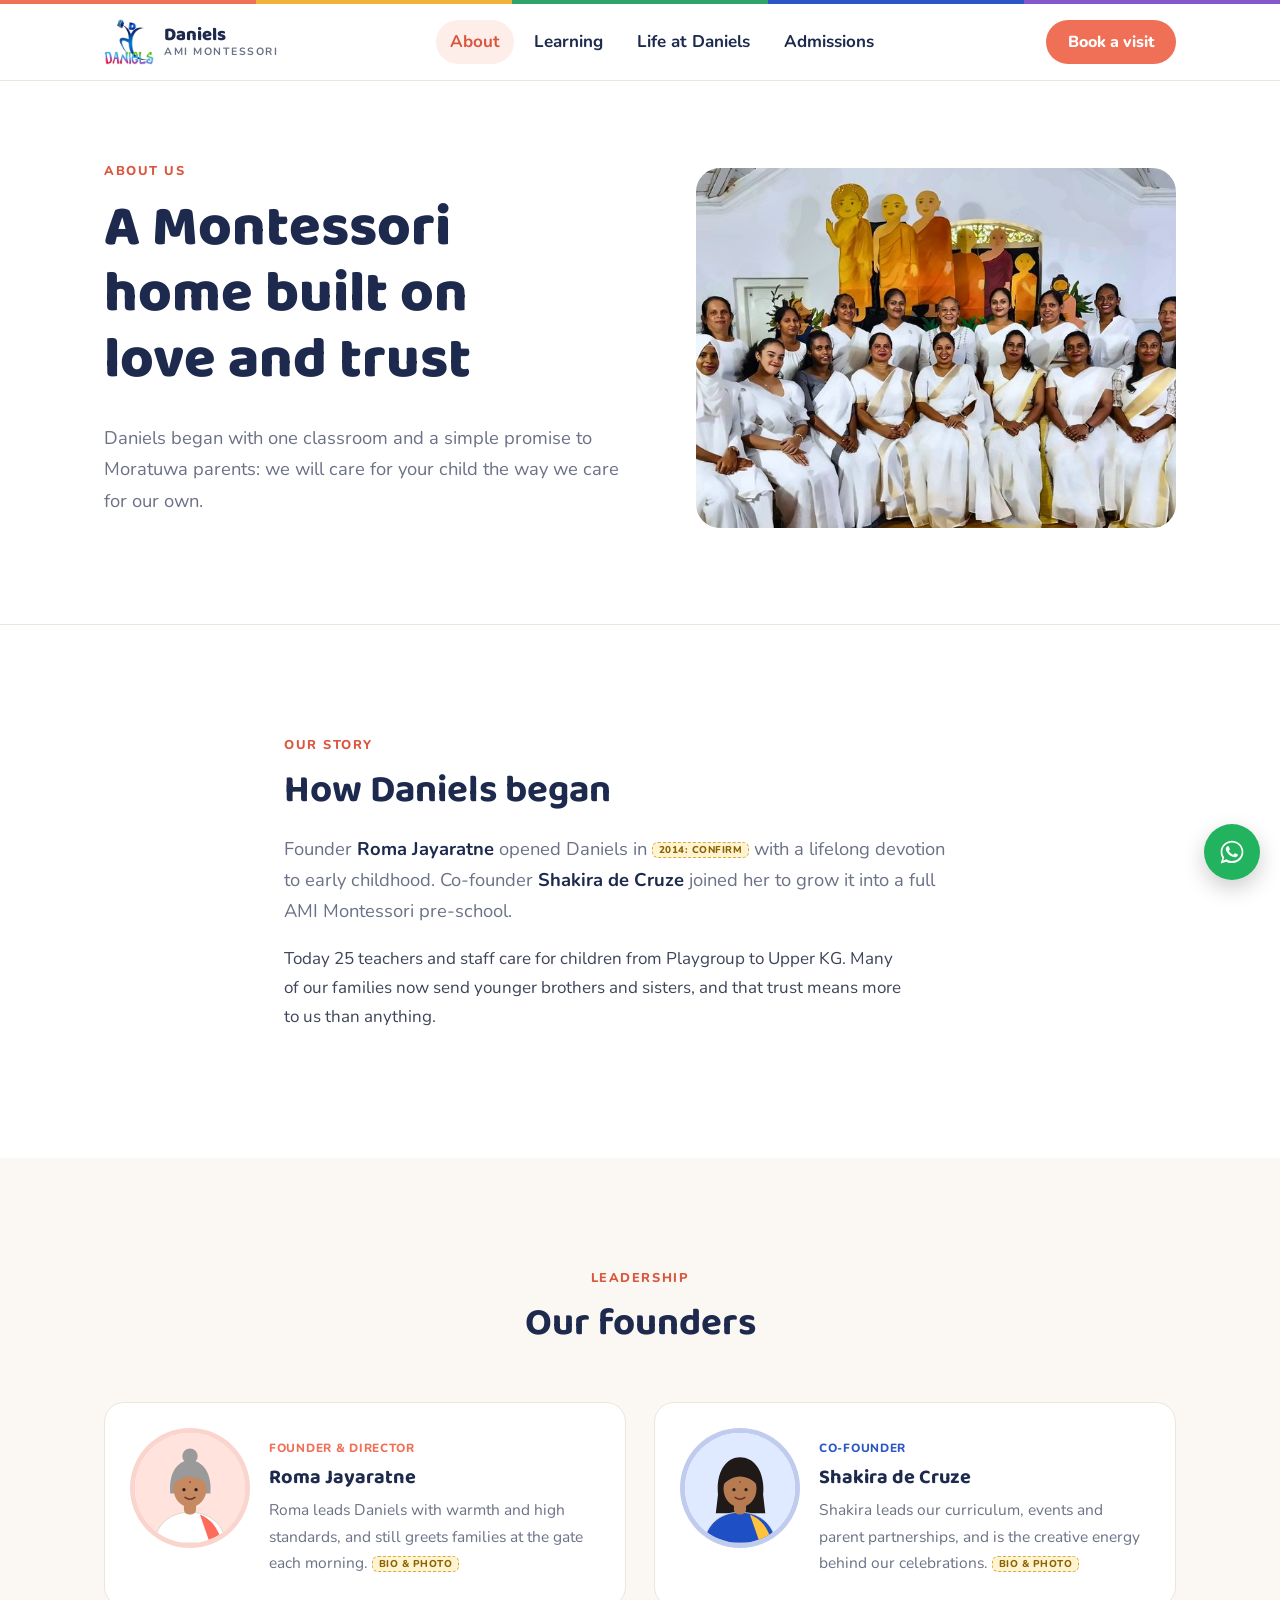
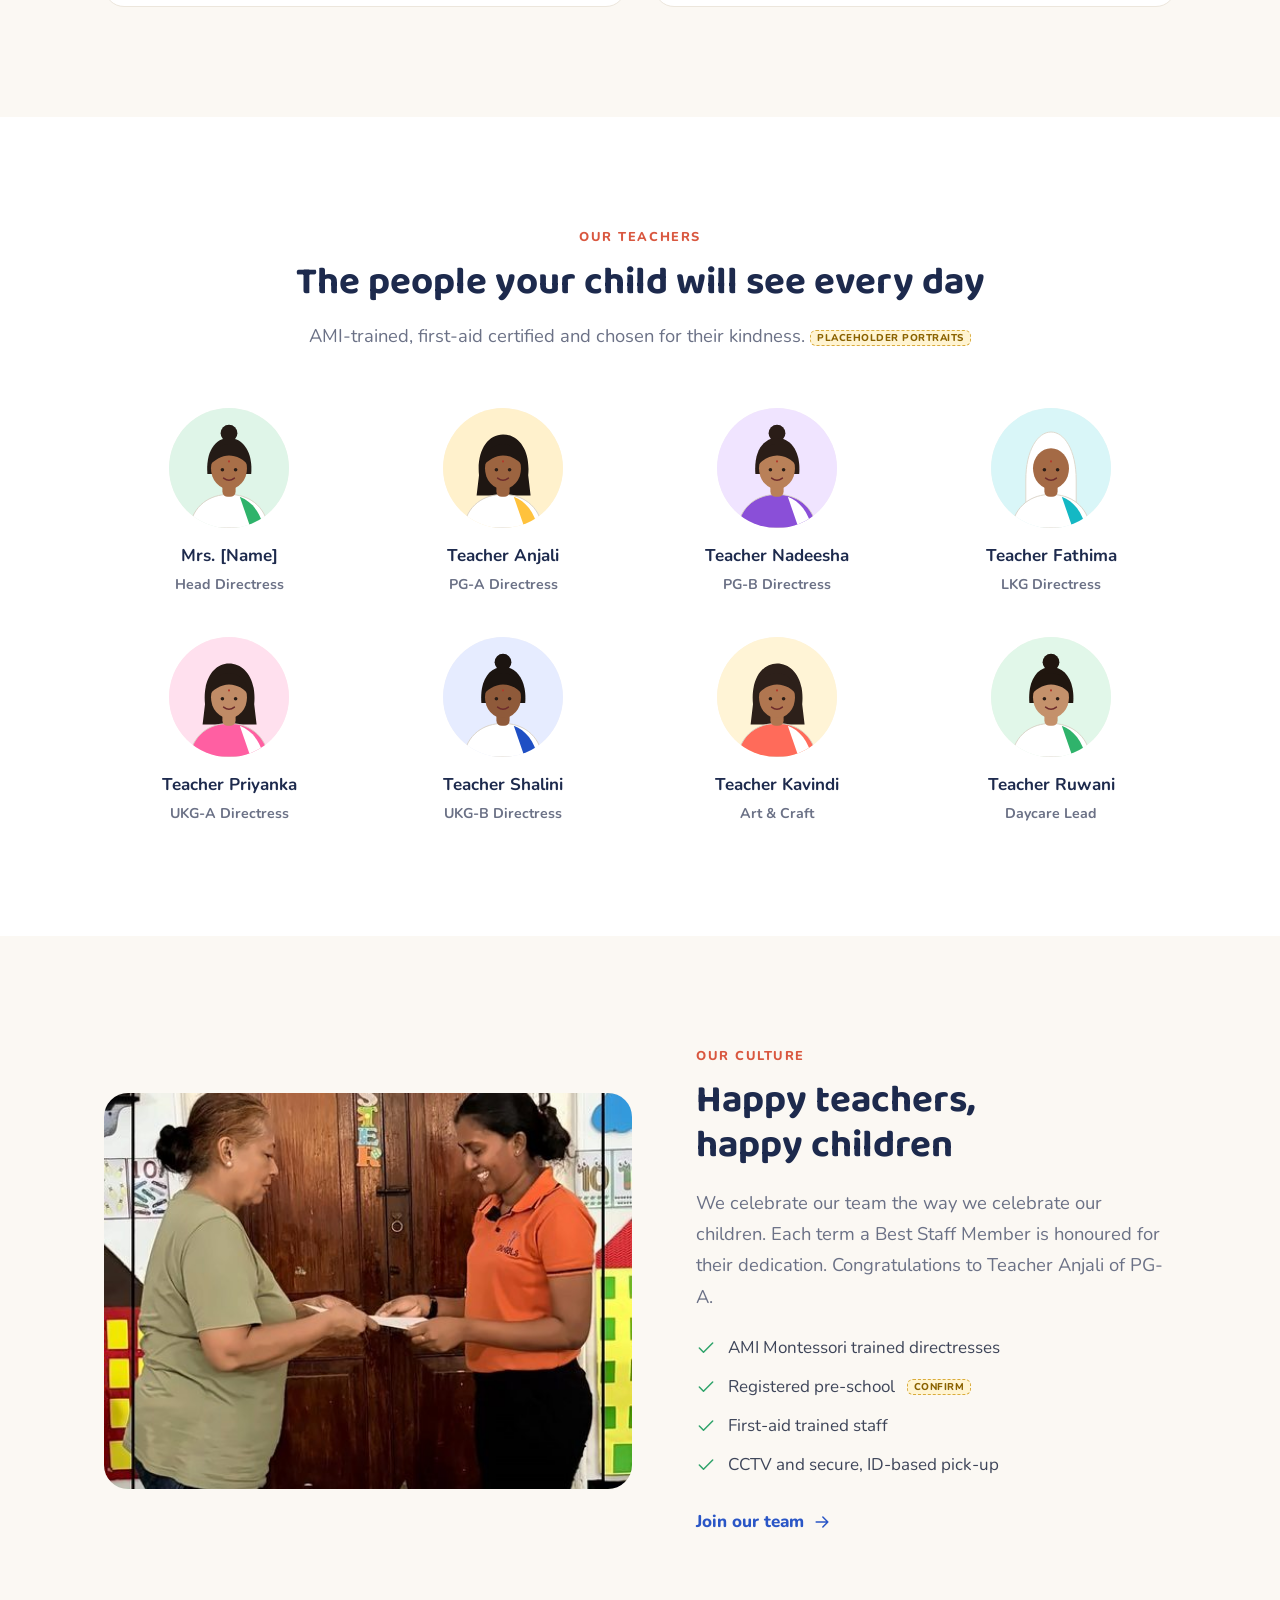
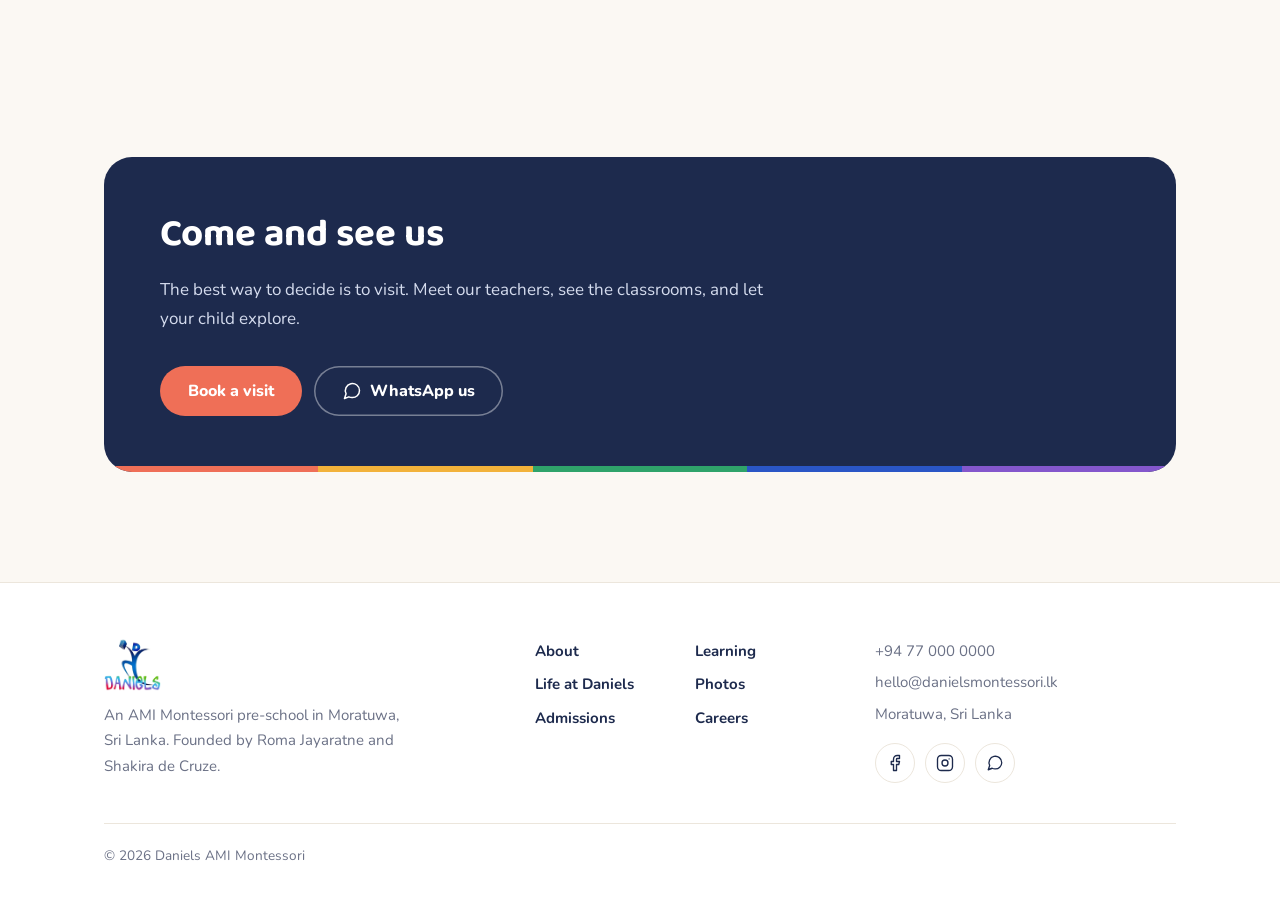
==== commit 96b89144: "Make the site lighter and more reliable on phones - Phones now load 900px photos instead of the 2000" ====
--- a/about.html
+++ b/about.html
@@ -23,7 +23,7 @@
   <button class="burger" aria-label="Menu" aria-expanded="false"><svg class="ic" viewBox="0 0 24 24" aria-hidden="true"><path d="M4 6h16M4 12h16M4 18h16"/></svg></button>
 </div></header>
 <main>
-<section class="phero"><div class="wrap"><div class="phero-txt"><span class="kicker">About us</span><h1>A Montessori home built on love and trust</h1><p class="lead">Daniels began with one classroom and a simple promise to Moratuwa parents: we will care for your child the way we care for our own.</p></div><div class="phero-img"><img src="assets/img/staff-family-group.jpg" alt="The Daniels team"></div></div></section>
+<section class="phero"><div class="wrap"><div class="phero-txt"><span class="kicker">About us</span><h1>A Montessori home built on love and trust</h1><p class="lead">Daniels began with one classroom and a simple promise to Moratuwa parents: we will care for your child the way we care for our own.</p></div><div class="phero-img"><img src="assets/img/staff-family-group.jpg" srcset="assets/img/thumbs/staff-family-group.jpg 900w, assets/img/staff-family-group.jpg 2000w" sizes="(max-width: 900px) 100vw, 560px" alt="The Daniels team" fetchpriority=high decoding="async"></div></div></section>
 <section><div class="wrap narrow">
 <span class="kicker">Our story</span>
 <h2>How Daniels began</h2>
@@ -45,7 +45,7 @@
 </div></section>
 
 <section class="tint"><div class="wrap people">
-  <div class="people-img"><img src="assets/img/staff-best-first-term-anjali.jpg" alt="Teacher Anjali receives Best Staff of the First Term" loading=lazy></div>
+  <div class="people-img"><img src="assets/img/staff-best-first-term-anjali.jpg" srcset="assets/img/thumbs/staff-best-first-term-anjali.jpg 900w, assets/img/staff-best-first-term-anjali.jpg 2000w" sizes="(max-width: 900px) 100vw, 560px" alt="Teacher Anjali receives Best Staff of the First Term" loading=lazy decoding="async"></div>
   <div>
     <span class="kicker">Our culture</span>
     <h2>Happy teachers, happy children</h2>
--- a/assets/css/site.css
+++ b/assets/css/site.css
@@ -9,7 +9,7 @@
 }
 *{box-sizing:border-box}
 html{scroll-behavior:smooth;scroll-padding-top:90px}
-body{margin:0;font-family:var(--sans);color:var(--text);background:var(--bg);line-height:1.7;font-size:17px;-webkit-font-smoothing:antialiased;overflow-x:hidden}
+body{margin:0;-webkit-text-size-adjust:100%;font-family:var(--sans);color:var(--text);background:var(--bg);line-height:1.7;font-size:17px;-webkit-font-smoothing:antialiased;overflow-x:hidden}
 body::before{content:"";position:fixed;inset:0 0 auto;height:env(safe-area-inset-top,0px);z-index:70;background:var(--bg)}
 img{max-width:100%;display:block}
 a{color:var(--blue)}
@@ -109,7 +109,7 @@
 .values{display:grid;grid-template-columns:repeat(3,1fr);gap:48px}
 .values>div{text-align:center}
 .values p{color:var(--muted);margin-inline:auto;max-width:32ch}
-.vi{width:64px;height:64px;border-radius:50%;display:grid;place-items:center;margin:0 auto 20px;color:var(--c);background:color-mix(in srgb,var(--c) 12%,#fff)}
+.vi{width:64px;height:64px;border-radius:50%;display:grid;place-items:center;margin:0 auto 20px;color:var(--c);background:#F3F4F8;background:color-mix(in srgb,var(--c) 12%,#fff)}
 .vi .ic{width:28px;height:28px}
 @media(max-width:800px){.values{grid-template-columns:1fr;gap:40px}}
 
@@ -162,7 +162,7 @@
 /* about */
 .leaders{display:grid;grid-template-columns:1fr 1fr;gap:28px}
 .leader{display:flex;gap:24px;align-items:flex-start;background:#fff;border:1px solid var(--line);border-radius:var(--r);padding:30px}
-.l-av{width:110px;height:110px;border-radius:50%;overflow:hidden;flex:none;box-shadow:0 0 0 5px color-mix(in srgb,var(--c) 30%,#fff)}
+.l-av{width:110px;height:110px;border-radius:50%;overflow:hidden;flex:none;box-shadow:0 0 0 5px #EEF0F5;box-shadow:0 0 0 5px color-mix(in srgb,var(--c) 30%,#fff)}
 .l-av img{width:100%;height:100%;object-fit:cover}
 .leader small{font-weight:800;color:var(--c);letter-spacing:.06em;text-transform:uppercase;font-size:.74rem}
 .leader h3{margin:4px 0 8px}
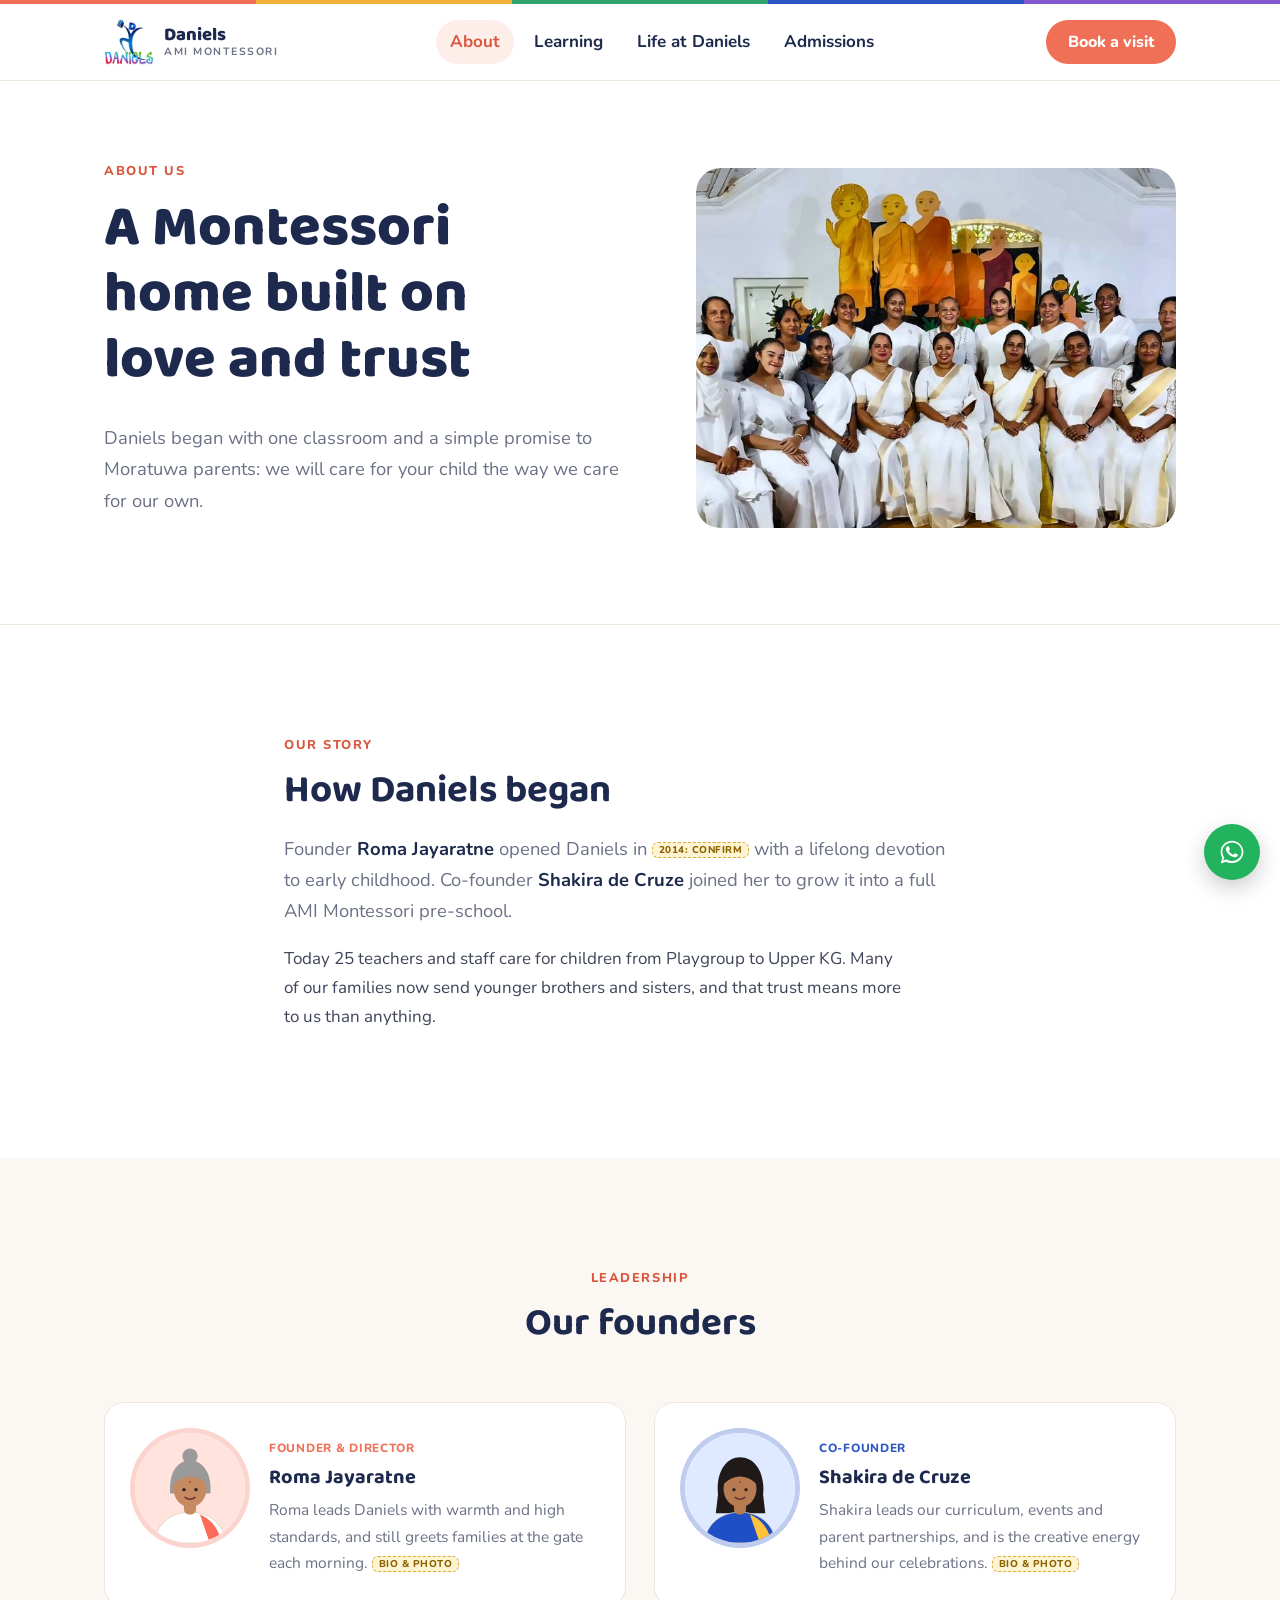
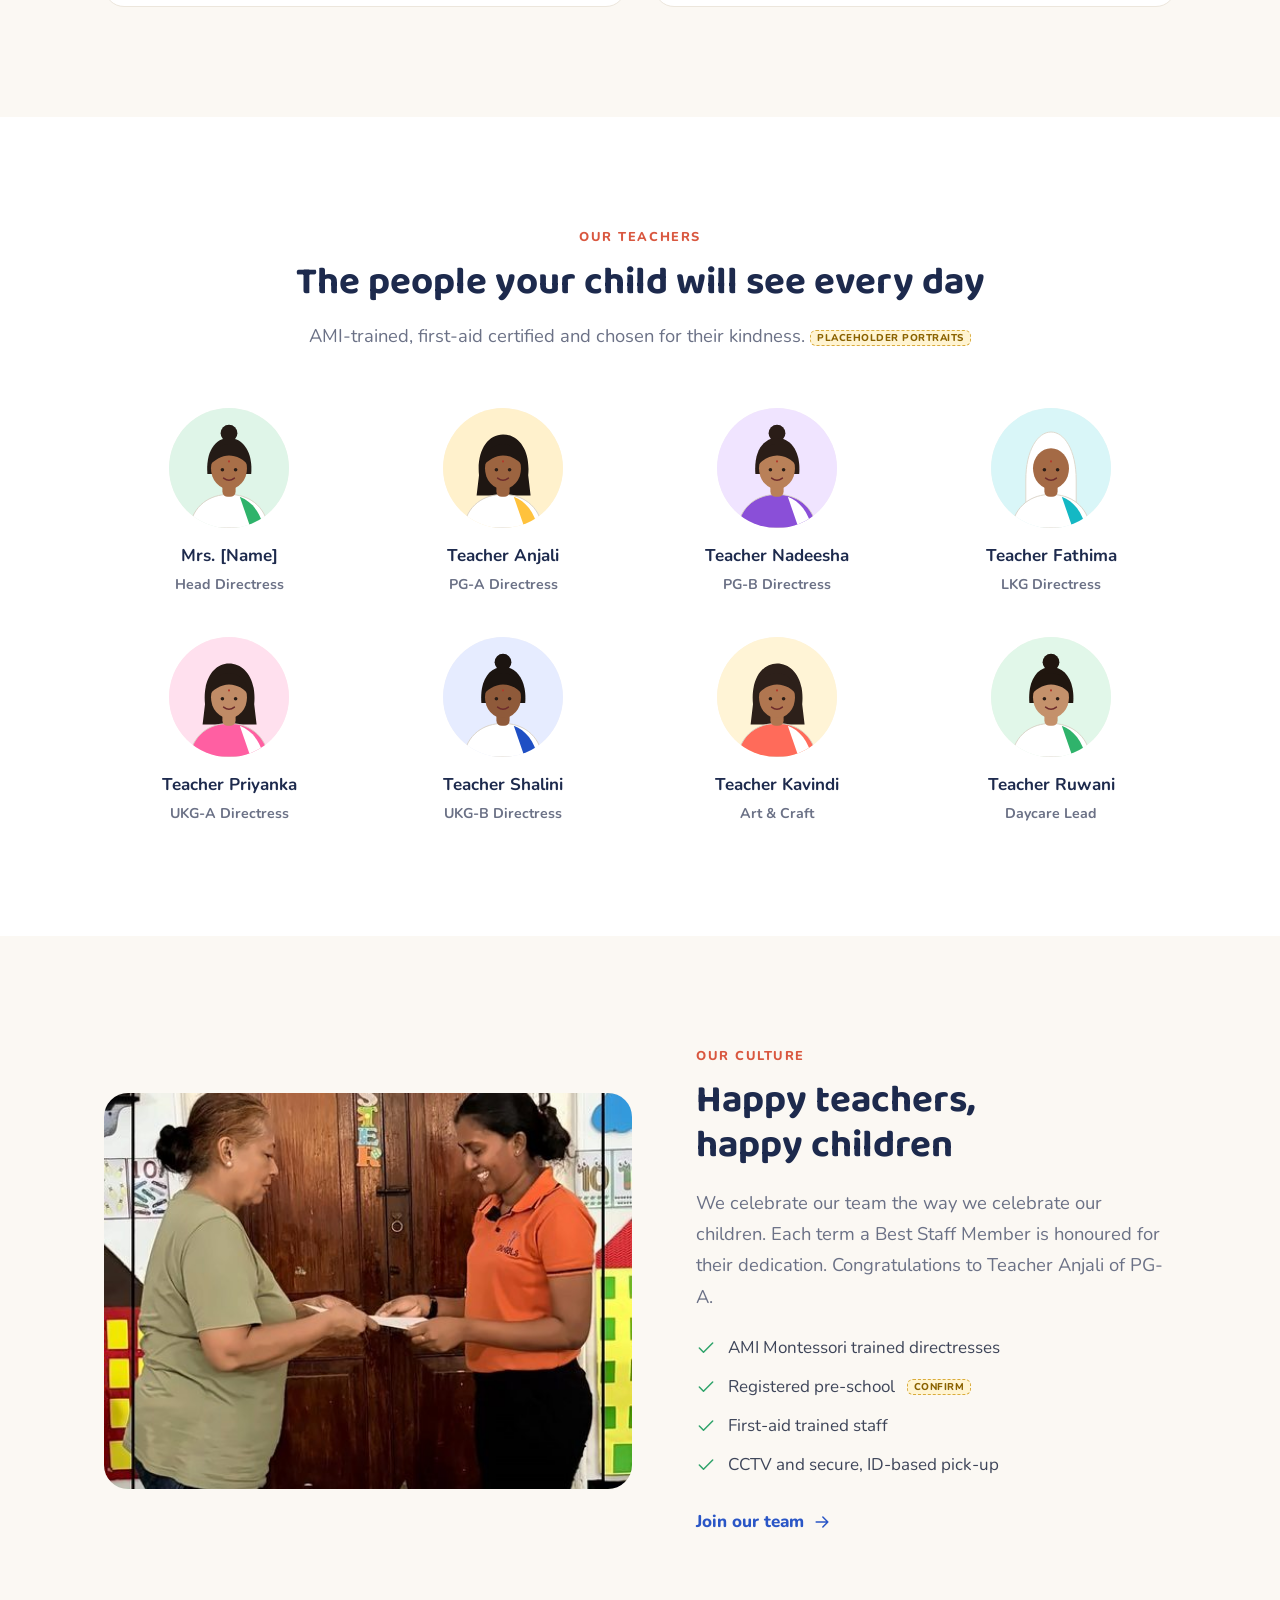
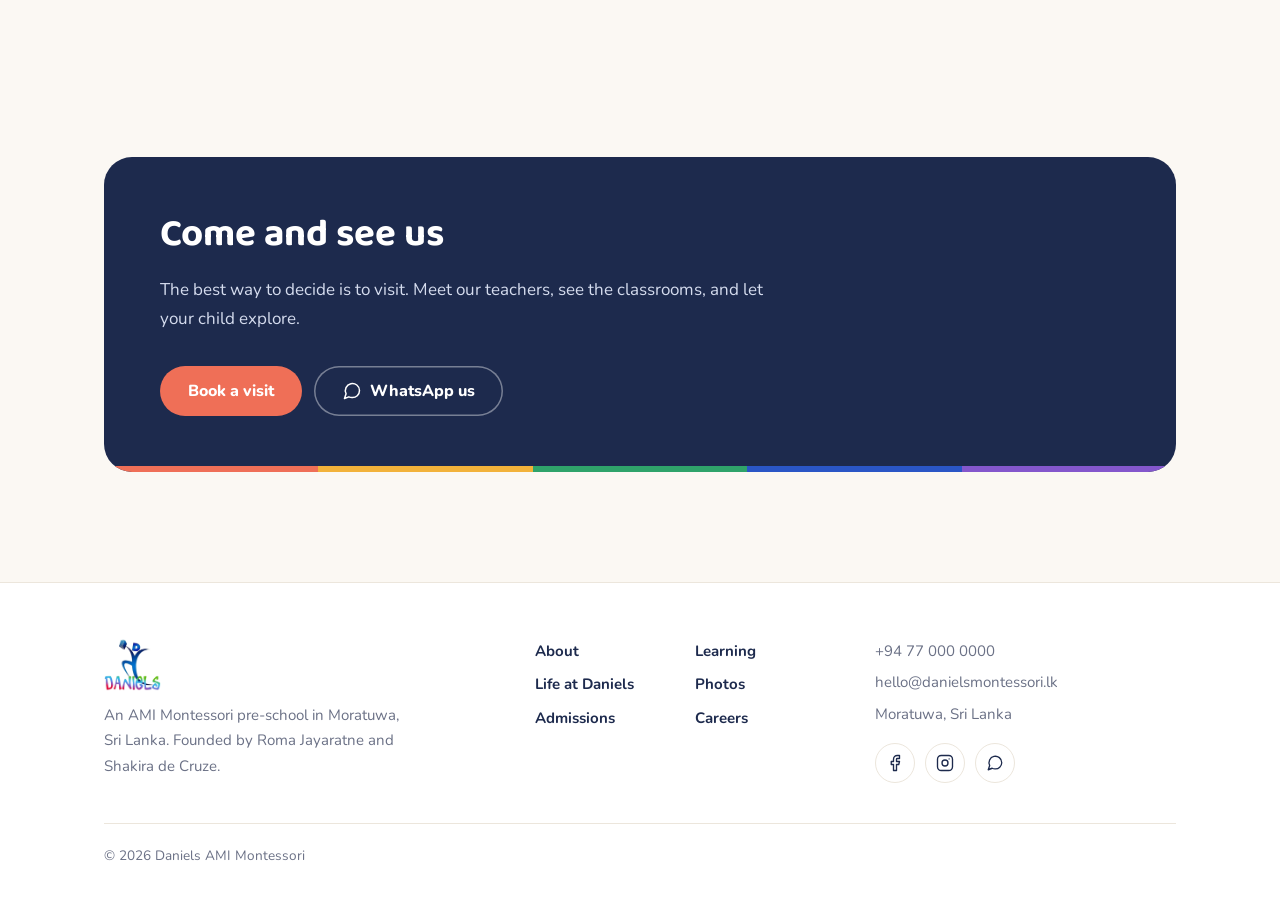
==== commit 7fca0bac: "Richer Learning and Life pages, class photos and moving images - Ages shown in whole years (2 – 3, 3" ====
--- a/about.html
+++ b/about.html
@@ -23,7 +23,7 @@
   <button class="burger" aria-label="Menu" aria-expanded="false"><svg class="ic" viewBox="0 0 24 24" aria-hidden="true"><path d="M4 6h16M4 12h16M4 18h16"/></svg></button>
 </div></header>
 <main>
-<section class="phero"><div class="wrap"><div class="phero-txt"><span class="kicker">About us</span><h1>A Montessori home built on love and trust</h1><p class="lead">Daniels began with one classroom and a simple promise to Moratuwa parents: we will care for your child the way we care for our own.</p></div><div class="phero-img"><img src="assets/img/staff-family-group.jpg" srcset="assets/img/thumbs/staff-family-group.jpg 900w, assets/img/staff-family-group.jpg 2000w" sizes="(max-width: 900px) 100vw, 560px" alt="The Daniels team" fetchpriority=high decoding="async"></div></div></section>
+<section class="phero"><div class="wrap"><div class="phero-txt"><span class="kicker">About us</span><h1>A Montessori home built on love and trust</h1><p class="lead">Daniels began with one classroom and a simple promise to Moratuwa parents: we will care for your child the way we care for our own.</p></div><div class="phero-img kb"><img src="assets/img/staff-family-group.jpg" srcset="assets/img/thumbs/staff-family-group.jpg 900w, assets/img/staff-family-group.jpg 2000w" sizes="(max-width: 900px) 100vw, 560px" alt="The Daniels team" fetchpriority=high decoding="async"></div></div></section>
 <section><div class="wrap narrow">
 <span class="kicker">Our story</span>
 <h2>How Daniels began</h2>
--- a/assets/css/site.css
+++ b/assets/css/site.css
@@ -276,3 +276,216 @@
 
 @media(prefers-reduced-motion:reduce){html{scroll-behavior:auto}*{transition:none!important}}
 p.center{margin-inline:auto}
+
+/* ---------- home hero (from the first design) ---------- */
+.hero1{padding-block:64px 110px;overflow:hidden;background:
+  radial-gradient(circle at 6% 20%,#FFE6A8 0 120px,transparent 121px),
+  radial-gradient(circle at 94% 10%,#D9E8FF 0 165px,transparent 166px),
+  radial-gradient(circle at 86% 96%,#FFD9E8 0 130px,transparent 131px),#FFFAF2}
+.hero1 .wrap{display:grid;grid-template-columns:1.05fr 1fr;gap:54px;align-items:center}
+.hero1 .wrap>*{min-width:0}
+.hero1 h1{font-size:clamp(2.6rem,5.4vw,4.2rem);color:#14348A}
+.hero1 .lead{font-size:1.18rem;margin-bottom:28px}
+.pill{display:inline-flex;align-items:center;gap:8px;font-weight:800;font-size:.85rem;letter-spacing:.08em;text-transform:uppercase;color:var(--coral-d);background:#FFEEE9;padding:6px 14px;border-radius:99px;margin-bottom:14px}
+.btn-pop{box-shadow:0 8px 20px rgba(239,111,87,.35)}
+.btn-wa{background:#25D366;color:#fff}
+.btn-wa:hover{background:#1FB857}
+.badges{display:flex;gap:10px;flex-wrap:wrap;margin-top:28px}
+.badges span{background:#fff;border-radius:99px;padding:8px 14px;font-weight:700;font-size:.9rem;box-shadow:0 4px 14px rgba(29,35,64,.08)}
+.h1-art{position:relative;min-height:520px}
+.h1-art .ph{position:absolute;border-radius:28px;overflow:hidden;box-shadow:0 10px 30px rgba(29,35,64,.12);border:6px solid #fff}
+.h1-art .ph img{width:100%;height:100%;object-fit:cover}
+.h1-art .p1{width:72%;height:62%;top:0;right:0;transform:rotate(2deg)}
+.h1-art .p2{width:50%;height:46%;bottom:0;left:0;transform:rotate(-4deg)}
+.h1-art .p3{width:42%;height:38%;bottom:4%;right:4%;transform:rotate(3deg)}
+.sticker{position:absolute;background:#fff;border-radius:18px;padding:12px 16px;box-shadow:0 10px 30px rgba(29,35,64,.12);font-weight:800;display:flex;gap:10px;align-items:center;z-index:2;font-size:.95rem;color:var(--ink)}
+.sticker .big{font-family:var(--display);font-size:1.7rem;color:var(--coral);line-height:1}
+.sticker.s1{top:52%;left:-4%}
+.sticker.s2{top:-2%;left:10%}
+@media(max-width:900px){.hero1{padding-block:44px 80px}.hero1 .wrap{grid-template-columns:1fr;gap:36px}.h1-art{min-height:420px}.sticker.s1{left:0}}
+@media(max-width:480px){.h1-art{min-height:360px}.sticker{font-size:.85rem;padding:10px 12px}.sticker.s2{left:4%}}
+
+/* =====================================================================
+   v6: programme thumbnails, richer Learning & Life pages, moving photos
+   ===================================================================== */
+.wrap-wide{max-width:1400px;margin:0 auto}
+
+/* scroll-in motion (only when JS is running; content is visible without it) */
+.anim [data-anim]{transition:opacity .8s ease,transform .8s cubic-bezier(.2,.7,.2,1);transition-delay:var(--d,0s)}
+.anim [data-anim]:not(.in){opacity:0}
+.anim [data-anim="up"]:not(.in){transform:translateY(28px)}
+.anim [data-anim="left"]:not(.in){transform:translateX(-36px)}
+.anim [data-anim="right"]:not(.in){transform:translateX(36px)}
+.anim [data-anim="zoom"]:not(.in){transform:scale(.94)}
+
+/* slow "Ken Burns" zoom on hero photos */
+@keyframes kb{from{transform:scale(1)}to{transform:scale(1.08)}}
+.kb{overflow:hidden;border-radius:24px}
+.kb img{animation:kb 14s ease-in-out infinite alternate}
+.h1-art .ph img{animation:kb 16s ease-in-out infinite alternate}
+.h1-art .p2 img{animation-delay:-5s}.h1-art .p3 img{animation-delay:-9s}
+.kbh{overflow:hidden}
+.kbh img{transition:transform 1.2s ease}
+.stage:hover .kbh img,.offer a:hover .o-img img{transform:scale(1.07)}
+
+/* programme cards with thumbnails */
+.offer a{padding:0;overflow:hidden;display:flex;flex-direction:column}
+.offer a::before{display:none}
+.o-img{display:block;aspect-ratio:4/3;overflow:hidden;background:var(--tint)}
+.o-img img{width:100%;height:100%;object-fit:cover;transition:transform .9s ease}
+.o-txt{display:block;padding:20px 22px 24px;border-top:5px solid var(--c)}
+
+/* home: moving photo strip */
+.marquee{overflow:hidden;-webkit-mask-image:linear-gradient(90deg,transparent,#000 6%,#000 94%,transparent);mask-image:linear-gradient(90deg,transparent,#000 6%,#000 94%,transparent)}
+.mq-track{display:flex;gap:16px;width:max-content;animation:mq 60s linear infinite}
+.marquee:hover .mq-track{animation-play-state:paused}
+.mq-track a{flex:none;width:260px;border-radius:18px;overflow:hidden;display:block}
+.mq-track img{width:100%;aspect-ratio:3/4;object-fit:cover;transition:transform .6s}
+.mq-track a:hover img{transform:scale(1.06)}
+.mq-track a:nth-child(even){margin-top:28px}
+@keyframes mq{to{transform:translateX(-50%)}}
+@media(max-width:600px){.mq-track a{width:190px}}
+
+/* carousel */
+.carousel{position:relative;border-radius:22px;overflow:hidden;background:var(--tint)}
+.carousel .track{display:flex;overflow-x:auto;scroll-snap-type:x mandatory;scroll-behavior:smooth;scrollbar-width:none;-webkit-overflow-scrolling:touch}
+.carousel .track::-webkit-scrollbar{display:none}
+.carousel .slide{flex:0 0 100%;scroll-snap-align:center;position:relative;aspect-ratio:var(--ratio,4/3);overflow:hidden;display:block}
+.carousel .slide img{width:100%;height:100%;object-fit:cover;transform:scale(1.02);transition:transform 6s ease}
+.carousel .slide.cur img{transform:scale(1.1)}
+.carousel .cap{position:absolute;left:16px;bottom:16px;right:16px;color:#fff;font-weight:800;font-size:.95rem;text-shadow:0 1px 8px rgba(0,0,0,.5);opacity:0;transform:translateY(8px);transition:opacity .5s .2s,transform .5s .2s}
+.carousel .slide.cur .cap{opacity:1;transform:none}
+.carousel .slide::after{content:"";position:absolute;inset:auto 0 0 0;height:40%;background:linear-gradient(transparent,rgba(0,0,0,.45));pointer-events:none}
+.cbtn{position:absolute;top:calc(50% - 22px);width:44px;height:44px;border-radius:50%;border:0;background:rgba(255,255,255,.92);color:var(--ink);display:grid;place-items:center;cursor:pointer;box-shadow:0 4px 14px rgba(0,0,0,.15);z-index:2;transition:transform .2s}
+.cbtn:hover{transform:scale(1.08)}
+.cbtn.prev{left:12px}.cbtn.next{right:12px}
+.dots{position:absolute;top:14px;right:14px;display:flex;gap:6px;z-index:2}
+.dots i{width:8px;height:8px;border-radius:99px;background:rgba(255,255,255,.6);transition:width .3s,background .3s}
+.dots i.on{width:22px;background:#fff}
+
+/* learning: proof strip */
+.proof{padding-block:56px;background:var(--ink);color:#C9D2EA}
+.proof-row{display:grid;grid-template-columns:repeat(3,1fr);gap:40px}
+.proof-row div{display:flex;flex-direction:column;gap:6px}
+.proof-row b{font-family:var(--display);font-size:2.6rem;line-height:1;background:linear-gradient(90deg,var(--sun),var(--coral));-webkit-background-clip:text;background-clip:text;color:transparent}
+.proof-row span{font-size:.97rem}
+@media(max-width:800px){.proof-row{grid-template-columns:1fr;gap:28px}}
+
+.studies{display:grid;grid-template-columns:1fr 1fr;gap:28px}
+.studies article{border:1px solid var(--line);border-radius:var(--r);padding:32px;position:relative;overflow:hidden}
+.studies article::before{content:"";position:absolute;inset:0 auto 0 0;width:6px;background:var(--blue)}
+.studies article:nth-child(2)::before{background:var(--leaf)}
+.studies .tag{display:inline-block;font-size:.76rem;font-weight:800;letter-spacing:.06em;text-transform:uppercase;color:var(--muted);margin-bottom:10px}
+.studies p{color:var(--muted)}
+@media(max-width:800px){.studies{grid-template-columns:1fr}}
+
+/* learning: five areas explorer */
+.areas-x{display:grid;grid-template-columns:280px 1fr;gap:28px;align-items:start}
+.a-tabs{display:grid;gap:8px}
+.a-tabs button{display:flex;align-items:center;gap:12px;text-align:left;font:800 1.02rem var(--sans);color:var(--ink);background:#fff;border:1.5px solid var(--line);border-radius:16px;padding:14px 16px;cursor:pointer;transition:all .25s}
+.a-tabs button span{font-size:1.4rem}
+.a-tabs button:hover{border-color:var(--c)}
+.a-tabs button.on{background:var(--c);border-color:var(--c);color:#fff;transform:translateX(6px)}
+.a-panel{display:none;grid-template-columns:120px 1fr;gap:28px;background:#fff;border:1px solid var(--line);border-radius:24px;padding:34px;border-top:6px solid var(--c)}
+.a-panel.on{display:grid;animation:pop .45s ease}
+@keyframes pop{from{opacity:0;transform:translateY(12px)}to{opacity:1;transform:none}}
+.a-big{width:110px;height:110px;border-radius:28px;display:grid;place-items:center;font-size:3.4rem;background:#F6F3EE}
+.a-panel p{color:var(--muted)}
+.a-cols{display:grid;grid-template-columns:1fr 1fr;gap:24px;margin-top:18px}
+.a-cols b{display:block;margin-bottom:10px;font-size:.92rem}
+.chips{display:flex;flex-wrap:wrap;gap:8px}
+.chips span{font-size:.86rem;font-weight:700;padding:6px 12px;border-radius:99px;background:#F6F3EE;color:var(--ink)}
+.small-ticks{margin:0;gap:8px}
+.small-ticks li{font-size:.95rem;align-items:flex-start}
+.small-ticks .ic{margin-top:4px;width:18px;height:18px}
+@media(max-width:900px){.areas-x{grid-template-columns:1fr}.a-tabs{display:flex;overflow-x:auto;scrollbar-width:none;padding-bottom:4px}.a-tabs button{flex:none}.a-tabs button.on{transform:none}.a-panel{grid-template-columns:1fr;padding:26px}.a-big{width:76px;height:76px;font-size:2.4rem;border-radius:20px}.a-cols{grid-template-columns:1fr}}
+
+/* learning: stages */
+.stages{display:grid;grid-template-columns:repeat(3,1fr);gap:28px}
+.stage{border-radius:24px;overflow:hidden;border:1px solid var(--line);background:#fff}
+.s-img{position:relative;aspect-ratio:4/3}
+.s-img img{width:100%;height:100%;object-fit:cover}
+.s-age{position:absolute;left:16px;bottom:16px;background:var(--c);color:#fff;font-weight:800;font-size:.85rem;padding:5px 12px;border-radius:99px}
+.s-txt{padding:24px 26px 28px}
+@media(max-width:900px){.stages{grid-template-columns:1fr;max-width:520px;margin:0 auto}}
+.daycare{display:grid;grid-template-columns:200px 1fr;gap:28px;align-items:center;margin-top:28px;border:1px solid var(--line);border-radius:24px;overflow:hidden;background:#fff}
+.daycare .o-img{height:100%;aspect-ratio:auto}
+.daycare>div{padding:24px 28px 24px 0}
+.daycare h3 small{font-family:var(--sans);font-size:.85rem;color:var(--muted);font-weight:700;margin-left:6px}
+.daycare p{margin:0;color:var(--muted)}
+@media(max-width:600px){.daycare{grid-template-columns:1fr}.daycare .o-img{aspect-ratio:16/9}.daycare>div{padding:0 22px 24px}}
+
+.track-list{list-style:none;margin:0;padding:0;display:grid;gap:14px;counter-reset:t}
+.track-list li{counter-increment:t;display:grid;grid-template-columns:44px 1fr;gap:4px 16px;background:#fff;border-radius:18px;padding:18px 20px;border:1px solid var(--line)}
+.track-list li::before{content:counter(t);grid-row:span 2;width:44px;height:44px;border-radius:50%;display:grid;place-items:center;background:var(--blue);color:#fff;font:800 1.1rem var(--display)}
+.track-list span{color:var(--muted);font-size:.95rem}
+
+.day-line{display:grid;grid-template-columns:repeat(7,1fr);position:relative}
+.day-line::before{content:"";position:absolute;left:4%;right:4%;top:11px;height:3px;background:linear-gradient(90deg,var(--coral),var(--sun),var(--leaf),var(--blue),var(--grape))}
+.day-line div{display:flex;flex-direction:column;align-items:center;text-align:center;gap:4px;position:relative;padding-top:34px}
+.day-line div::before{content:"";position:absolute;top:2px;width:22px;height:22px;border-radius:50%;background:#fff;border:4px solid var(--blue)}
+.day-line b{font-family:var(--display);font-size:1.25rem;color:var(--ink)}
+.day-line span{font-size:.9rem;color:var(--muted)}
+@media(max-width:800px){.day-line{grid-template-columns:1fr;gap:18px}.day-line::before{left:11px;right:auto;top:0;bottom:0;width:3px;height:auto}.day-line div{flex-direction:row;align-items:baseline;padding:0 0 0 40px;text-align:left;gap:12px}.day-line div::before{left:2px;top:2px}}
+
+/* roadmap */
+.tabs{display:flex;gap:8px;flex-wrap:wrap;justify-content:center;margin-bottom:18px}
+.tabs button{font:800 .95rem var(--sans);border:1.5px solid var(--line);background:#fff;color:var(--ink);padding:10px 20px;border-radius:99px;cursor:pointer}
+.tabs button.on{background:var(--ink);border-color:var(--ink);color:#fff}
+.legend{display:flex;gap:20px;justify-content:center;flex-wrap:wrap;font-size:.88rem;font-weight:700;color:var(--muted);margin-bottom:28px}
+.legend span{display:inline-flex;gap:8px;align-items:center}
+.legend i{width:10px;height:10px;border-radius:50%}
+.term{display:none}
+.term.on{display:grid;grid-template-columns:repeat(4,1fr);gap:18px;animation:pop .45s ease}
+.mcol{background:#fff;border-radius:20px;padding:22px;border:1px solid var(--line)}
+.mcol.now{border:2px solid var(--coral)}
+.mcol h4{font-family:var(--display);font-size:1.25rem;color:var(--ink);margin:0 0 10px;display:flex;align-items:center;gap:8px;flex-wrap:wrap}
+.mcol h4 small{font:800 .64rem var(--sans);letter-spacing:.06em;text-transform:uppercase;background:var(--coral);color:#fff;padding:3px 8px;border-radius:99px}
+.m-theme{font-weight:800;color:var(--blue);margin:0 0 10px}
+.mcol ul{list-style:none;margin:0 0 10px;padding:0;display:grid;gap:5px;font-size:.9rem}
+.mcol li{padding-left:16px;position:relative;line-height:1.4}
+.mcol li::before{content:"";position:absolute;left:0;top:.5em;width:7px;height:7px;border-radius:50%}
+.m-ev li::before{background:var(--coral)}
+.m-fe{padding-top:10px!important;border-top:1px dashed var(--line)}
+.m-fe li{color:var(--leaf);font-weight:700}
+.m-fe li::before{background:var(--leaf)}
+@media(max-width:1000px){.term.on{grid-template-columns:1fr 1fr}}
+@media(max-width:600px){.term.on{grid-template-columns:1fr}}
+
+/* life at daniels: slideshow hero */
+.show{position:relative;padding-block:0;min-height:560px;display:flex;align-items:flex-end;overflow:hidden;color:#fff}
+.show-slides{position:absolute;inset:0}
+.show-slides .s{position:absolute;inset:0;opacity:0;transition:opacity 1.4s ease}
+.show-slides .s.on{opacity:1}
+.show-slides img{width:100%;height:100%;object-fit:cover}
+.show-slides .s.on img{animation:kb 9s ease-out forwards}
+.show::after{content:"";position:absolute;inset:0;background:linear-gradient(180deg,rgba(18,26,52,.15) 0%,rgba(18,26,52,.35) 40%,rgba(18,26,52,.85) 100%)}
+.show-txt{position:relative;z-index:1;padding-block:120px 56px;width:100%}
+.show h1{color:#fff;max-width:16ch}
+.show .kicker{color:#FFD4C9}
+.show .lead{color:#E5EAF7}
+.show-chips{display:flex;gap:8px;flex-wrap:wrap;margin-top:24px}
+.show-chips a{color:#fff;text-decoration:none;font-weight:700;font-size:.9rem;padding:8px 14px;border-radius:99px;background:rgba(255,255,255,.14);backdrop-filter:blur(6px);-webkit-backdrop-filter:blur(6px);border:1px solid rgba(255,255,255,.25);transition:background .2s}
+.show-chips a:hover{background:rgba(255,255,255,.3)}
+@media(max-width:700px){.show{min-height:520px}.show-txt{padding-block:100px 40px}}
+
+/* life at daniels: event rows */
+.ev2{display:grid;grid-template-columns:1fr 1.25fr;gap:64px;align-items:center}
+.ev2>*{min-width:0}
+.event.flip .ev-txt{order:2}
+.ev-txt p{color:var(--muted)}
+.meta{display:flex;gap:10px;flex-wrap:wrap;margin:4px 0 18px}
+.meta span{display:inline-flex;gap:7px;align-items:center;font-size:.86rem;font-weight:700;color:var(--ink);background:#F6F3EE;padding:6px 12px;border-radius:99px}
+.tint .meta span{background:#fff}
+.meta .ic{width:16px;height:16px;color:var(--coral)}
+@media(max-width:900px){.ev2{grid-template-columns:1fr;gap:28px}.event.flip .ev-txt{order:0}}
+
+@media(prefers-reduced-motion:reduce){
+  .anim [data-anim]:not(.in){opacity:1;transform:none}
+  .kb img,.h1-art .ph img,.show-slides .s.on img{animation:none}
+  .mq-track{animation:none}.marquee{overflow-x:auto}
+  .carousel .slide.cur img{transform:scale(1.02)}
+}
+main{overflow-x:clip}
+@media(max-width:900px){.anim [data-anim="left"]:not(.in),.anim [data-anim="right"]:not(.in){transform:translateY(28px)}}
+.show::after{background:linear-gradient(90deg,rgba(18,26,52,.78) 0%,rgba(18,26,52,.35) 60%,rgba(18,26,52,.1) 100%),linear-gradient(180deg,transparent 50%,rgba(18,26,52,.6) 100%)}
